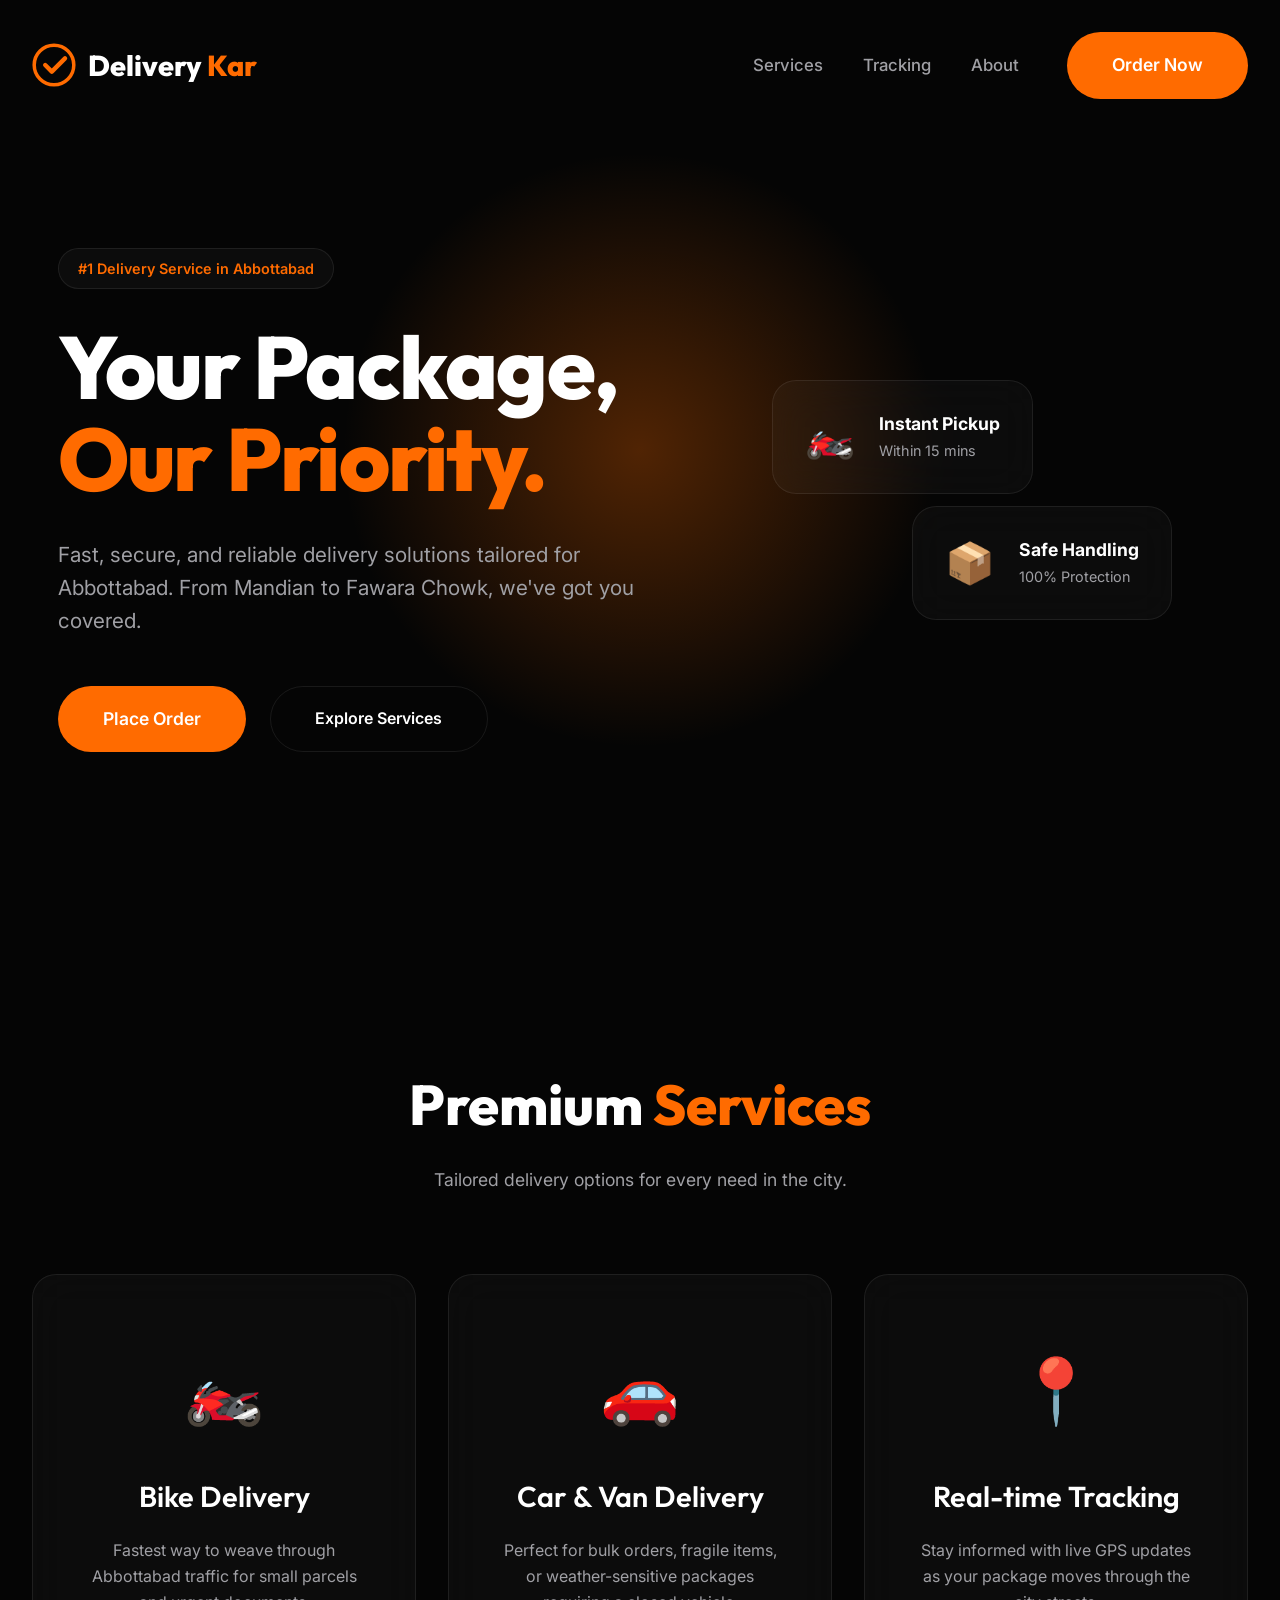
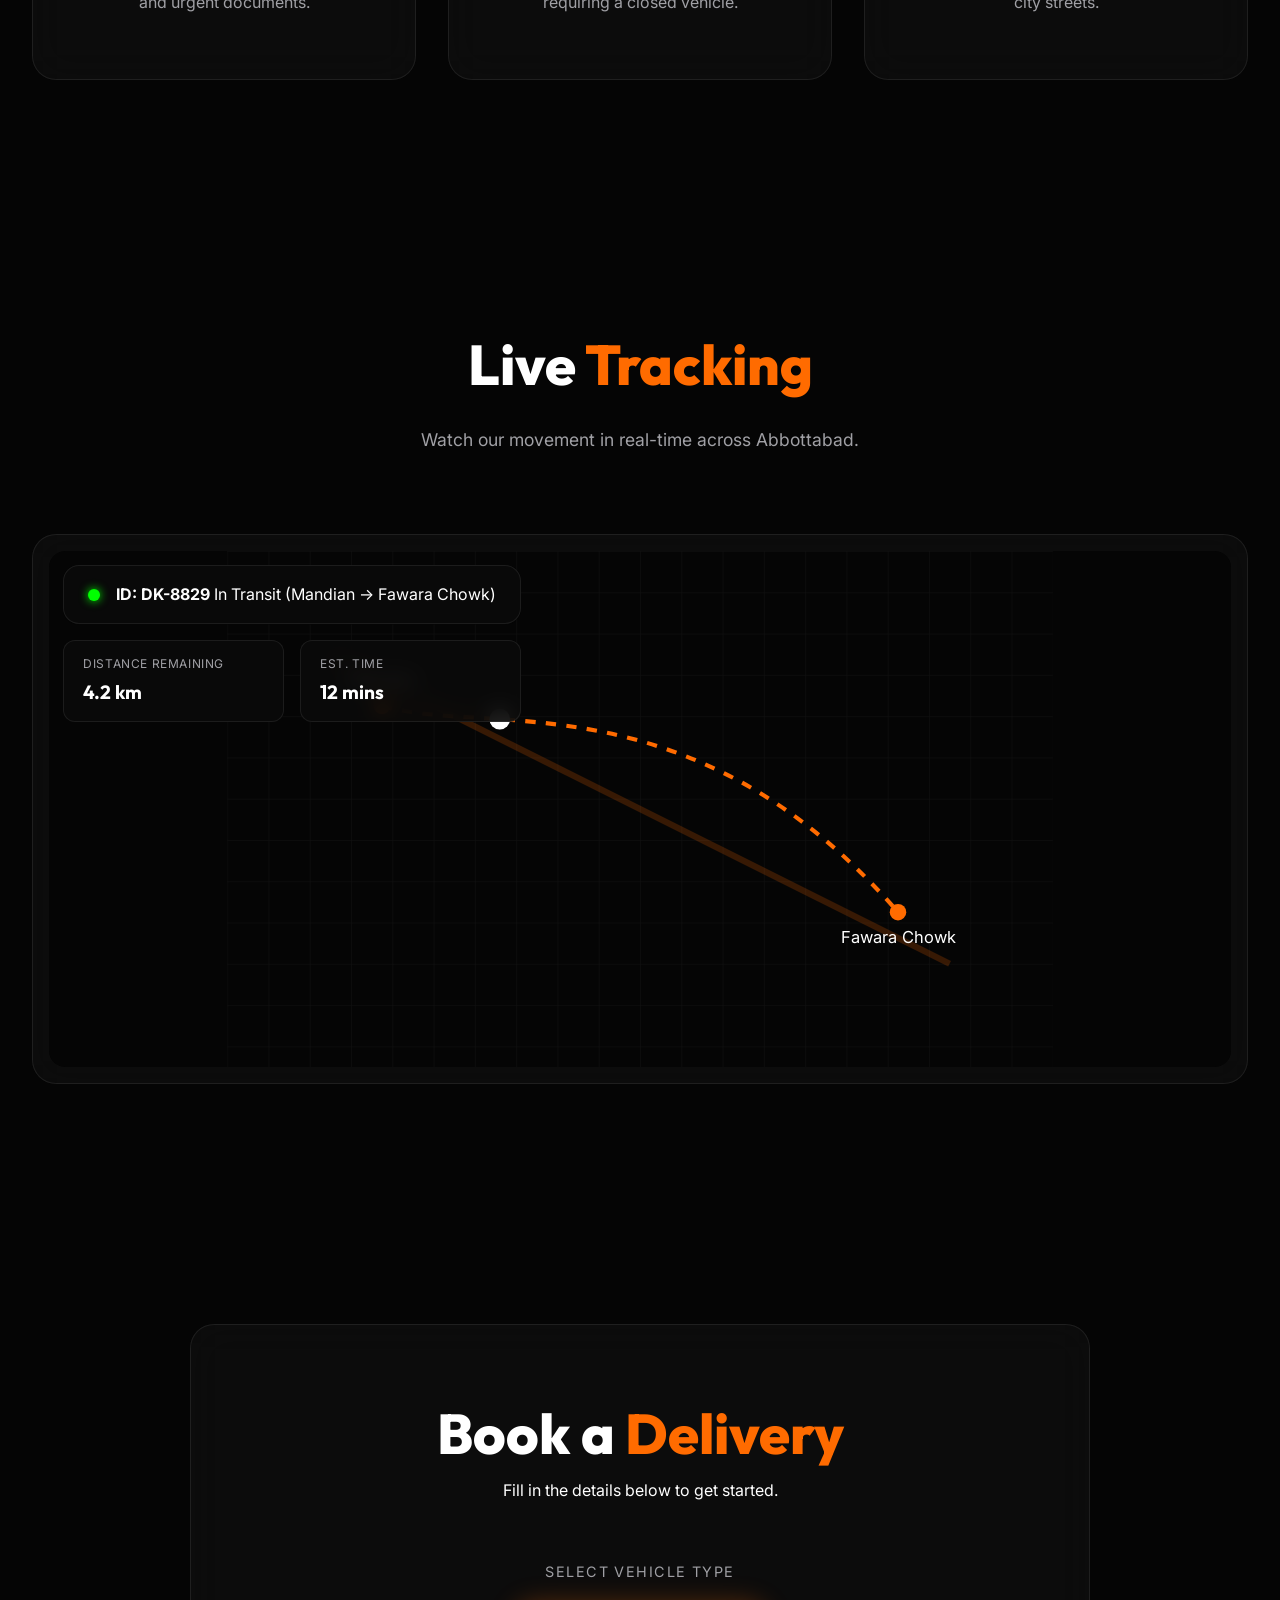
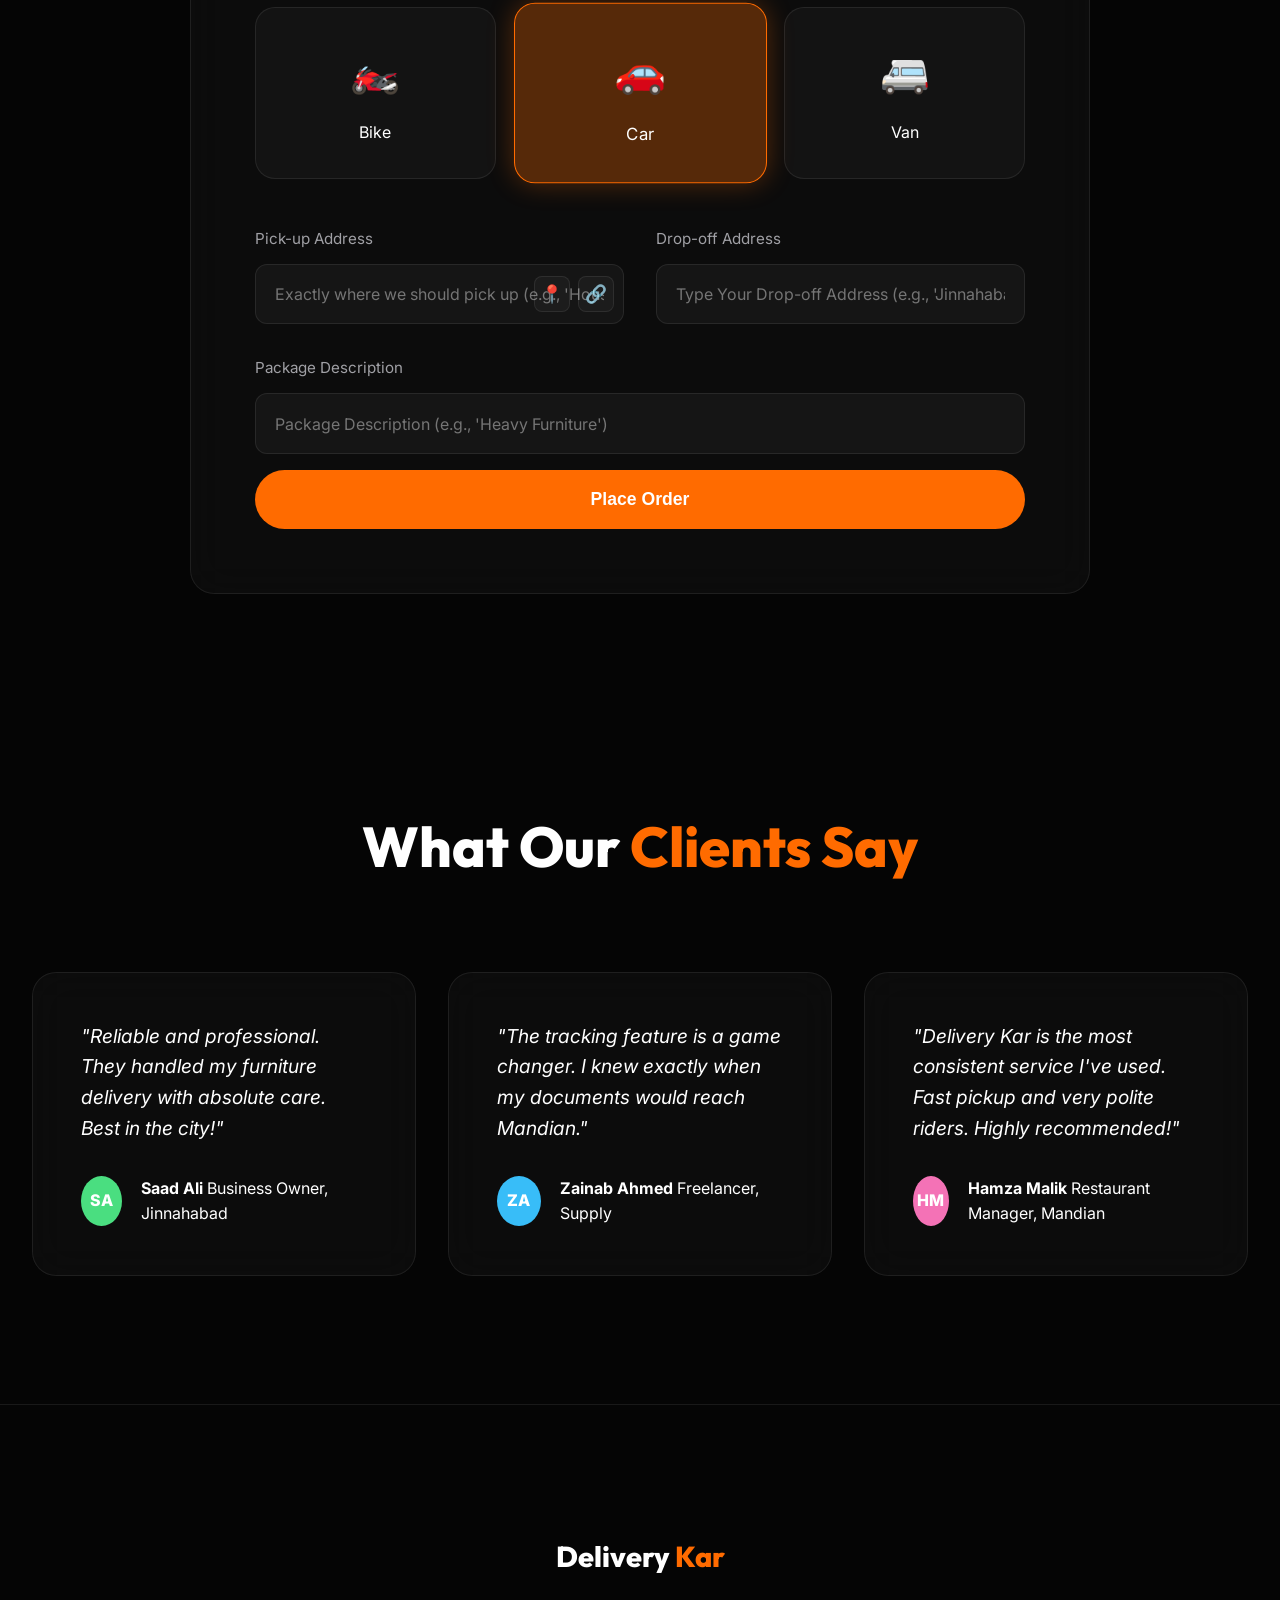
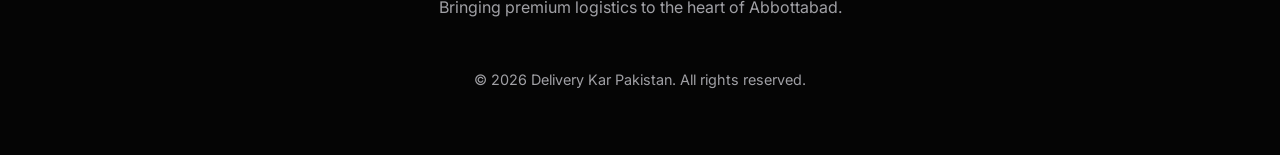
==== index.html @ 909eb08f "rewive" ====
<!DOCTYPE html>
<html lang="en">

<head>
    <meta charset="UTF-8">
    <meta name="viewport" content="width=device-width, initial-scale=1.0">
    <title>Delivery Kar | Premium Logistics in Abbottabad</title>
    <meta name="description"
        content="Abbottabad's premium delivery service. Bike, Car, and Van delivery with real-time tracking across the city.">
    <!-- Google Fonts -->
    <link rel="preconnect" href="https://fonts.googleapis.com">
    <link rel="preconnect" href="https://fonts.gstatic.com" crossorigin>
    <link
        href="https://fonts.googleapis.com/css2?family=Outfit:wght@300;400;600;800&family=Inter:wght@300;400;600&display=swap"
        rel="stylesheet">
    <link rel="stylesheet" href="index.css">
</head>

<body>

    <header id="header">
        <div class="container nav-container">
            <a href="#" class="logo">
                <div class="logo-box">
                    <svg class="logo-svg" viewBox="0 0 100 100" fill="none" xmlns="http://www.w3.org/2000/svg">
                        <circle cx="50" cy="50" r="45" stroke="#FF6B00" stroke-width="8" />
                        <path d="M30 50L45 65L75 35" stroke="#FF6B00" stroke-width="10" stroke-linecap="round"
                            stroke-linejoin="round" />
                    </svg>
                </div>
                <span>Delivery <span class="accent-text">Kar</span></span>
            </a>

            <nav class="desktop-nav">
                <ul class="nav-links">
                    <li><a href="#services">Services</a></li>
                    <li><a href="#tracking">Tracking</a></li>
                    <li><a href="#about">About</a></li>
                </ul>
                <a href="#booking" class="btn-primary">Order Now</a>
            </nav>

            <button class="mobile-menu-btn" aria-label="Toggle Menu">
                <div class="hamburger"></div>
            </button>
        </div>

        <!-- Mobile Dropdown -->
        <div class="mobile-nav-tray">
            <ul class="mobile-nav-links">
                <li><a href="#services">Services</a></li>
                <li><a href="#tracking">Tracking</a></li>
                <li><a href="#about">About</a></li>
                <li><a href="#booking" class="btn-primary">Order Now</a></li>
            </ul>
        </div>
    </header>

    <main>
        <!-- Hero Section -->
        <section class="hero">
            <div class="container hero-grid">
                <div class="hero-content">
                    <span class="badge">#1 Delivery Service in Abbottabad</span>
                    <h1>Your Package, <br><span class="accent-text">Our Priority.</span></h1>
                    <p>Fast, secure, and reliable delivery solutions tailored for Abbottabad. From Mandian to Fawara
                        Chowk, we've got you covered.</p>
                    <div class="hero-actions">
                        <a href="#booking" class="btn-primary">Place Order</a>
                        <a href="#services" class="btn-secondary">Explore Services</a>
                    </div>
                </div>
                <div class="hero-visual">
                    <div class="floating-card glass-card">
                        <div class="card-icon">🏍️</div>
                        <div class="card-text">
                            <strong>Instant Pickup</strong>
                            <span>Within 15 mins</span>
                        </div>
                    </div>
                    <div class="floating-card glass-card">
                        <div class="card-icon">📦</div>
                        <div class="card-text">
                            <strong>Safe Handling</strong>
                            <span>100% Protection</span>
                        </div>
                    </div>
                </div>
            </div>
        </section>

        <!-- Services Section -->
        <section id="services" class="services">
            <div class="container">
                <div class="section-header">
                    <h2 class="section-title">Premium <span class="accent-text">Services</span></h2>
                    <p>Tailored delivery options for every need in the city.</p>
                </div>
                <div class="services-grid">
                    <div class="service-box glass-card" id="bike-box">
                        <div class="service-icon-wrapper">🏍️</div>
                        <h3>Bike Delivery</h3>
                        <p>Fastest way to weave through Abbottabad traffic for small parcels and urgent documents.</p>
                    </div>
                    <div class="service-box glass-card" id="car-box">
                        <div class="service-icon-wrapper">🚗</div>
                        <h3>Car & Van Delivery</h3>
                        <p>Perfect for bulk orders, fragile items, or weather-sensitive packages requiring a closed
                            vehicle.</p>
                    </div>
                    <div class="service-box glass-card" id="track-box">
                        <div class="service-icon-wrapper">📍</div>
                        <h3>Real-time Tracking</h3>
                        <p>Stay informed with live GPS updates as your package moves through the city streets.</p>
                    </div>
                </div>
            </div>
        </section>

        <!-- Live Tracking Section -->
        <section id="tracking" class="live-tracking">
            <div class="container">
                <div class="section-header">
                    <h2 class="section-title">Live <span class="accent-text">Tracking</span></h2>
                    <p>Watch our movement in real-time across Abbottabad.</p>
                </div>
                <div class="map-container glass-card">
                    <div class="map-overlay">
                        <div class="map-header">
                            <div class="tracking-info">
                                <span class="status-indicator"></span>
                                <div>
                                    <strong>ID: <span id="track-id">DK-8829</span></strong>
                                    <span id="track-status">In Transit (Mandian → Fawara Chowk)</span>
                                </div>
                            </div>
                        </div>
                        <div class="tracking-dashboard">
                            <div class="metric-card">
                                <span class="metric-label">Distance Remaining</span>
                                <span class="metric-value"><span id="distance-val">4.2</span> km</span>
                            </div>
                            <div class="metric-card">
                                <span class="metric-label">Est. Time</span>
                                <span class="metric-value"><span id="time-val">12</span> mins</span>
                            </div>
                        </div>
                    </div>
                    <div class="map-canvas" id="abbottabad-map">
                        <!-- Stylized SVG Map of Abbottabad -->
                        <svg viewBox="0 0 800 500" class="city-map">
                            <!-- Background Grid -->
                            <pattern id="grid" width="40" height="40" patternUnits="userSpaceOnUse">
                                <path d="M 40 0 L 0 0 0 40" fill="none" stroke="rgba(255,255,255,0.05)"
                                    stroke-width="1" />
                            </pattern>
                            <rect width="100%" height="100%" fill="url(#grid)" />

                            <!-- Road Paths (Stylized) -->
                            <path class="road-path" d="M 100 100 L 700 400" stroke="rgba(255,107,0,0.2)"
                                stroke-width="6" fill="none" />
                            <path id="delivery-route" d="M 150 150 C 250 180, 450 120, 650 350" stroke="#FF6B00"
                                stroke-width="4" fill="none" stroke-dasharray="10,10" />

                            <!-- Landmarks -->
                            <g class="landmark" transform="translate(150, 150)">
                                <circle r="8" fill="#FF6B00" />
                                <text y="-20" text-anchor="middle" fill="white">Mandian</text>
                            </g>
                            <g class="landmark" transform="translate(650, 350)">
                                <circle r="8" fill="#FF6B00" />
                                <text y="30" text-anchor="middle" fill="white">Fawara Chowk</text>
                            </g>

                            <!-- Moving Delivery Icon -->
                            <circle class="moving-pkg" r="10" fill="white">
                                <animateMotion dur="10s" repeatCount="indefinite"
                                    path="M 150 150 C 250 180, 450 120, 650 350" />
                            </circle>
                        </svg>
                    </div>
                </div>
            </div>
        </section>

        <!-- Booking Form Section -->
        <section id="booking" class="booking-section">
            <div class="container">
                <div class="booking-wrapper glass-card">
                    <div class="booking-header">
                        <h2 class="section-title">Book a <span class="accent-text">Delivery</span></h2>
                        <p>Fill in the details below to get started.</p>
                    </div>

                    <form id="order-form" class="order-form">
                        <div class="vehicle-selection">
                            <label>Select Vehicle Type</label>
                            <div class="vehicle-options">
                                <div class="vehicle-card" data-vehicle="bike">
                                    <div class="v-icon">🏍️</div>
                                    <span>Bike</span>
                                </div>
                                <div class="vehicle-card active" data-vehicle="car">
                                    <div class="v-icon">🚗</div>
                                    <span>Car</span>
                                </div>
                                <div class="vehicle-card" data-vehicle="van">
                                    <div class="v-icon">🚐</div>
                                    <span>Van</span>
                                </div>
                            </div>
                        </div>

                        <div class="form-grid">
                            <div class="form-group">
                                <label for="pickup">Pick-up Address</label>
                                <div class="input-with-action">
                                    <input type="text" id="pickup"
                                        placeholder="Exactly where we should pick up (e.g., 'House #12, St 3, Supply')"
                                        required>
                                    <div class="input-actions">
                                        <button type="button" id="get-location" class="input-action-btn"
                                            title="Use Current Location">📍</button>
                                        <button type="button" id="share-address" class="input-action-btn"
                                            title="Share Address">🔗</button>
                                    </div>
                                </div>
                            </div>
                            <div class="form-group">
                                <label for="dropoff">Drop-off Address</label>
                                <input type="text" id="dropoff"
                                    placeholder="Type Your Drop-off Address (e.g., 'Jinnahabad')" required>
                            </div>
                            <div class="form-group full-width">
                                <label for="description">Package Description</label>
                                <input type="text" id="description"
                                    placeholder="Package Description (e.g., 'Heavy Furniture')" required>
                            </div>
                        </div>

                        <button type="submit" class="btn-primary btn-large">Place Order</button>
                    </form>
                </div>
            </div>
        </section>

        <!-- Testimonials -->
        <section class="testimonials">
            <div class="container">
                <div class="section-header">
                    <h2 class="section-title">What Our <span class="accent-text">Clients Say</span></h2>
                </div>
                <div class="testimonials-grid">
                    <div class="testimonial-card glass-card">
                        <p>"Reliable and professional. They handled my furniture delivery with absolute care. Best in
                            the city!"</p>
                        <div class="user-meta">
                            <div class="user-avatar" style="background: #4ade80;">SA</div>
                            <div>
                                <strong>Saad Ali</strong>
                                <span>Business Owner, Jinnahabad</span>
                            </div>
                        </div>
                    </div>
                    <div class="testimonial-card glass-card">
                        <p>"The tracking feature is a game changer. I knew exactly when my documents would reach
                            Mandian."</p>
                        <div class="user-meta">
                            <div class="user-avatar" style="background: #38bdf8;">ZA</div>
                            <div>
                                <strong>Zainab Ahmed</strong>
                                <span>Freelancer, Supply</span>
                            </div>
                        </div>
                    </div>
                    <div class="testimonial-card glass-card">
                        <p>"Delivery Kar is the most consistent service I've used. Fast pickup and very polite riders.
                            Highly recommended!"</p>
                        <div class="user-meta">
                            <div class="user-avatar" style="background: #f472b6;">HM</div>
                            <div>
                                <strong>Hamza Malik</strong>
                                <span>Restaurant Manager, Mandian</span>
                            </div>
                        </div>
                    </div>
                </div>
            </div>
        </section>
    </main>

    <footer>
        <div class="container footer-grid">
            <div class="footer-brand">
                <a href="#" class="logo">
                    <span>Delivery <span class="accent-text">Kar</span></span>
                </a>
                <p>Bringing premium logistics to the heart of Abbottabad.</p>
            </div>
            <div class="footer-bottom">
                <p>&copy; 2026 Delivery Kar Pakistan. All rights reserved.</p>
            </div>
        </div>
    </footer>

    <script src="script.js"></script>
</body>

</html>
---- index.css ----
:root {
    --primary: #FF6B00;
    --primary-light: #FF8533;
    --primary-glow: rgba(255, 107, 0, 0.3);
    --bg-darker: #050505;
    --bg-dark: #0A0A0B;
    --bg-card: #141417;
    --text-main: #FFFFFF;
    --text-muted: #A0A0A5;
    --glass: rgba(255, 255, 255, 0.03);
    --glass-border: rgba(255, 255, 255, 0.08);
    --transition: all 0.4s cubic-bezier(0.16, 1, 0.3, 1);
}

/* Base Styles */
* {
    margin: 0;
    padding: 0;
    box-sizing: border-box;
}

html {
    scroll-behavior: smooth;
}

body {
    font-family: 'Inter', sans-serif;
    background-color: var(--bg-darker);
    color: var(--text-main);
    line-height: 1.6;
    overflow-x: hidden;
}

h1,
h2,
h3,
.logo {
    font-family: 'Outfit', sans-serif;
}

.container {
    max-width: 1300px;
    margin: 0 auto;
    padding: 0 2rem;
}

.accent-text {
    color: var(--primary);
}

.glass-card {
    background: var(--glass);
    backdrop-filter: blur(20px);
    -webkit-backdrop-filter: blur(20px);
    border: 1px solid var(--glass-border);
    border-radius: 24px;
    transition: var(--transition);
}

/* Typography */
h1 {
    font-size: clamp(3rem, 8vw, 5.5rem);
    font-weight: 800;
    line-height: 1.05;
    letter-spacing: -0.02em;
}

h2 {
    font-size: clamp(2rem, 5vw, 3.5rem);
    font-weight: 800;
}

h3 {
    font-size: 1.8rem;
    font-weight: 600;
}

/* Buttons */
.btn-primary {
    display: inline-block;
    padding: 1.2rem 2.8rem;
    background: var(--primary);
    color: white;
    text-decoration: none;
    border-radius: 100px;
    font-weight: 600;
    font-size: 1.1rem;
    transition: var(--transition);
    border: none;
    cursor: pointer;
    text-align: center;
}

.btn-primary:hover {
    background: var(--primary-light);
    transform: translateY(-4px);
    box-shadow: 0 20px 40px var(--primary-glow);
}

.btn-secondary {
    display: inline-block;
    padding: 1.2rem 2.8rem;
    background: transparent;
    color: white;
    text-decoration: none;
    border-radius: 100px;
    font-weight: 600;
    border: 1px solid var(--glass-border);
    transition: var(--transition);
}

.btn-secondary:hover {
    background: var(--glass);
    border-color: var(--primary);
}

.btn-large {
    width: 100%;
    margin-top: 1rem;
}

/* Header */
header {
    position: fixed;
    top: 0;
    left: 0;
    width: 100%;
    z-index: 1000;
    padding: 2rem 0;
    transition: var(--transition);
}

header.scrolled {
    padding: 1rem 0;
    background: rgba(5, 5, 5, 0.85);
    backdrop-filter: blur(20px);
    border-bottom: 1px solid var(--glass-border);
}

.nav-container {
    display: flex;
    justify-content: space-between;
    align-items: center;
}

.logo {
    display: flex;
    align-items: center;
    gap: 12px;
    text-decoration: none;
    color: white;
    font-size: 1.8rem;
    font-weight: 800;
}

.logo-box {
    width: 44px;
    height: 44px;
}

.desktop-nav {
    display: flex;
    align-items: center;
    gap: 3rem;
}

.nav-links {
    display: flex;
    gap: 2.5rem;
    list-style: none;
}

.nav-links a {
    text-decoration: none;
    color: var(--text-muted);
    font-weight: 500;
    transition: var(--transition);
    font-size: 1.05rem;
}

.nav-links a:hover {
    color: var(--primary);
}

/* Mobile Menu */
.mobile-menu-btn {
    display: none;
    background: none;
    border: none;
    cursor: pointer;
    padding: 10px;
}

.hamburger {
    width: 28px;
    height: 2px;
    background: white;
    position: relative;
    transition: var(--transition);
}

.hamburger::before,
.hamburger::after {
    content: '';
    position: absolute;
    width: 100%;
    height: 2px;
    background: white;
    left: 0;
    transition: var(--transition);
}

.hamburger::before {
    top: -8px;
}

.hamburger::after {
    bottom: -8px;
}

.mobile-nav-tray {
    position: fixed;
    top: 0;
    right: -100%;
    width: 80%;
    height: 100vh;
    background: var(--bg-dark);
    z-index: 999;
    padding: 8rem 2rem;
    transition: 0.5s cubic-bezier(0.16, 1, 0.3, 1);
}

.mobile-nav-tray.active {
    right: 0;
    box-shadow: -20px 0 60px rgba(0, 0, 0, 0.5);
}

.mobile-nav-links {
    list-style: none;
    display: flex;
    flex-direction: column;
    gap: 2rem;
}

.mobile-nav-links a {
    text-decoration: none;
    color: white;
    font-size: 2rem;
    font-weight: 700;
    transition: var(--transition);
}

.mobile-nav-links a:hover {
    color: var(--primary);
    text-shadow: 0 0 20px var(--primary-glow);
    padding-left: 10px;
}

/* Hero Section */
.hero {
    min-height: 100vh;
    display: flex;
    align-items: center;
    padding-top: 100px;
    position: relative;
}

.hero::after {
    content: '';
    position: absolute;
    width: 600px;
    height: 600px;
    background: radial-gradient(circle, var(--primary-glow) 0%, transparent 70%);
    top: 50%;
    left: 50%;
    transform: translate(-50%, -50%);
    z-index: -1;
    pointer-events: none;
}

.hero-grid {
    display: grid;
    grid-template-columns: 1.2fr 1fr;
    gap: 4rem;
    align-items: center;
}

.badge {
    display: inline-block;
    padding: 0.5rem 1.2rem;
    background: var(--glass);
    border: 1px solid var(--glass-border);
    border-radius: 100px;
    font-size: 0.9rem;
    font-weight: 600;
    color: var(--primary);
    margin-bottom: 2rem;
}

.hero-content p {
    font-size: 1.3rem;
    color: var(--text-muted);
    margin: 2rem 0 3rem;
    max-width: 600px;
}

.hero-actions {
    display: flex;
    gap: 1.5rem;
}

.hero-visual {
    position: relative;
    height: 400px;
}

.floating-card {
    position: absolute;
    padding: 1.5rem 2rem;
    display: flex;
    align-items: center;
    gap: 1.5rem;
    animation: float 6s ease-in-out infinite;
}

.floating-card:nth-child(1) {
    top: 20%;
    left: 10%;
}

.floating-card:nth-child(2) {
    bottom: 20%;
    right: 10%;
    animation-delay: -3s;
}

.card-icon {
    font-size: 2.5rem;
}

.card-text strong {
    display: block;
    font-size: 1.1rem;
}

.card-text span {
    color: var(--text-muted);
    font-size: 0.9rem;
}

@keyframes float {

    0%,
    100% {
        transform: translateY(0);
    }

    50% {
        transform: translateY(-20px);
    }
}

/* Services */
.services {
    padding: 10rem 0;
}

.section-header {
    text-align: center;
    margin-bottom: 5rem;
}

.section-header p {
    color: var(--text-muted);
    margin-top: 1rem;
    font-size: 1.1rem;
}

.services-grid {
    display: grid;
    grid-template-columns: repeat(3, 1fr);
    gap: 2rem;
}

.service-box {
    padding: 4rem 3rem;
    text-align: center;
    transition: var(--transition);
    cursor: default;
}

.service-box:hover {
    transform: translateY(-12px);
    background: rgba(255, 255, 255, 0.05);
    border-color: var(--primary);
}

.service-icon-wrapper {
    font-size: 4rem;
    margin-bottom: 2rem;
}

.service-box h3 {
    margin-bottom: 1.2rem;
}

.service-box p {
    color: var(--text-muted);
}

/* Live Tracking */
.live-tracking {
    padding: 5rem 0 10rem;
}

.map-container {
    padding: 1rem;
    height: 550px;
    position: relative;
    overflow: hidden;
}

.map-overlay {
    position: absolute;
    top: 30px;
    left: 30px;
    z-index: 2;
}

.tracking-info {
    background: rgba(10, 10, 11, 0.9);
    backdrop-filter: blur(10px);
    padding: 1rem 1.5rem;
    border-radius: 16px;
    border: 1px solid var(--glass-border);
    display: flex;
    align-items: center;
    gap: 1rem;
}

.status-indicator {
    width: 12px;
    height: 12px;
    background: #00FF00;
    border-radius: 50%;
    box-shadow: 0 0 10px #00FF00;
    animation: blink 2s infinite;
}

@keyframes blink {

    0%,
    100% {
        opacity: 1;
    }

    50% {
        opacity: 0.3;
    }
}

.tracking-dashboard {
    display: flex;
    gap: 1rem;
    margin-top: 1rem;
}

.metric-card {
    background: rgba(10, 10, 11, 0.9);
    backdrop-filter: blur(10px);
    padding: 0.8rem 1.2rem;
    border-radius: 12px;
    border: 1px solid var(--glass-border);
    flex: 1;
    min-width: 140px;
    animation: slideUp 0.5s ease backwards;
}

.metric-card:nth-child(2) {
    animation-delay: 0.1s;
}

.metric-label {
    display: block;
    font-size: 0.75rem;
    color: var(--text-muted);
    text-transform: uppercase;
    letter-spacing: 0.05em;
    margin-bottom: 4px;
}

.metric-value {
    font-size: 1.2rem;
    font-weight: 700;
    font-family: 'Outfit', sans-serif;
}

@keyframes slideUp {
    from {
        opacity: 0;
        transform: translateY(10px);
    }

    to {
        opacity: 1;
        transform: translateY(0);
    }
}

.map-canvas {
    width: 100%;
    height: 100%;
    background: #050505;
    border-radius: 16px;
}

.city-map {
    width: 100%;
    height: 100%;
}

/* Booking Section */
.booking-section {
    padding: 5rem 0;
}

.booking-wrapper {
    padding: 4rem;
    max-width: 900px;
    margin: 0 auto;
}

.booking-header {
    text-align: center;
    margin-bottom: 3.5rem;
}

.vehicle-selection {
    margin-bottom: 3rem;
}

.vehicle-selection label {
    display: block;
    text-align: center;
    color: var(--text-muted);
    margin-bottom: 1.5rem;
    font-size: 0.9rem;
    text-transform: uppercase;
    letter-spacing: 0.1em;
}

.vehicle-options {
    display: grid;
    grid-template-columns: repeat(3, 1fr);
    gap: 1.5rem;
}

.vehicle-card {
    background: var(--glass);
    border: 1px solid var(--glass-border);
    border-radius: 20px;
    padding: 2rem;
    text-align: center;
    cursor: pointer;
    transition: var(--transition);
}

.vehicle-card .v-icon {
    font-size: 2.5rem;
    margin-bottom: 1rem;
}

.vehicle-card.active {
    background: var(--primary-glow);
    border-color: var(--primary);
    transform: scale(1.05);
    box-shadow: 0 0 25px var(--primary-glow);
}

.vehicle-card:hover {
    border-color: var(--primary);
    box-shadow: 0 0 20px var(--primary-glow);
    transform: translateY(-5px);
}

/* Input Actions Styles */
.input-with-action {
    position: relative;
    display: flex;
    align-items: center;
}

.input-with-action input {
    padding-right: 100px;
}

.input-actions {
    position: absolute;
    right: 10px;
    display: flex;
    gap: 8px;
}

.input-action-btn {
    background: var(--glass);
    border: 1px solid var(--glass-border);
    color: white;
    width: 36px;
    height: 36px;
    border-radius: 8px;
    display: flex;
    align-items: center;
    justify-content: center;
    cursor: pointer;
    transition: var(--transition);
    font-size: 1.1rem;
}

.input-action-btn:hover {
    background: var(--primary);
    border-color: var(--primary);
    box-shadow: 0 0 15px var(--primary-glow);
    transform: scale(1.1);
}


.form-grid {
    display: grid;
    grid-template-columns: 1fr 1fr;
    gap: 2rem;
}

.form-group.full-width {
    grid-column: span 2;
}

.form-group label {
    display: block;
    margin-bottom: 0.8rem;
    color: var(--text-muted);
    font-size: 0.95rem;
}

.form-group input {
    width: 100%;
    background: rgba(255, 255, 255, 0.04);
    border: 1px solid var(--glass-border);
    padding: 1.2rem;
    border-radius: 12px;
    color: white;
    font-family: inherit;
    font-size: 1rem;
    transition: var(--transition);
}

.form-group input:focus {
    outline: none;
    border-color: var(--primary);
    background: rgba(255, 255, 255, 0.08);
}

/* Testimonials */
.testimonials {
    padding: 8rem 0;
}

.testimonials-grid {
    display: grid;
    grid-template-columns: repeat(3, 1fr);
    gap: 2rem;
}

.testimonial-card {
    padding: 3rem;
    display: flex;
    flex-direction: column;
    justify-content: space-between;
    transition: var(--transition);
}

.testimonial-card:hover {
    transform: translateY(-10px);
    border-color: var(--primary);
    box-shadow: 0 15px 30px rgba(255, 107, 0, 0.1);
    background: rgba(255, 255, 255, 0.05);
}

.testimonial-card p {
    font-size: 1.2rem;
    margin-bottom: 2rem;
    font-style: italic;
}

.user-meta {
    display: flex;
    align-items: center;
    gap: 1.2rem;
}

.user-avatar {
    width: 50px;
    height: 50px;
    background: var(--primary);
    border-radius: 50%;
    display: flex;
    align-items: center;
    justify-content: center;
    font-weight: 800;
}

/* Footer */
footer {
    padding: 8rem 0 4rem;
    border-top: 1px solid var(--glass-border);
}

.footer-grid {
    display: flex;
    flex-direction: column;
    align-items: center;
    gap: 3rem;
}

.footer-brand {
    text-align: center;
    display: flex;
    flex-direction: column;
    align-items: center;
}

.footer-brand .logo {
    justify-content: center;
}


.footer-brand p {
    color: var(--text-muted);
    margin-top: 1rem;
}

.footer-bottom {
    color: var(--text-muted);
    font-size: 0.9rem;
}

/* RESPONSIVENESS */

@media (max-width: 1200px) {
    .container {
        padding: 0 4rem;
    }
}

@media (max-width: 1024px) {

    /* Tablet View */
    .hero-grid {
        grid-template-columns: 1fr;
        text-align: center;
    }

    .hero-content {
        margin: 0 auto;
    }

    .hero-actions {
        justify-content: center;
    }

    .hero-visual {
        display: none;
    }

    .services-grid {
        grid-template-columns: 1fr;
    }

    .testimonials-grid {
        grid-template-columns: repeat(2, 1fr);
    }

    .form-grid {
        grid-template-columns: 1fr;
    }

    .form-group.full-width {
        grid-column: span 1;
    }
}

@media (max-width: 768px) {

    /* Mobile View Adaptations */
    .container {
        padding: 0 1.5rem;
    }

    .desktop-nav {
        display: none;
    }

    .mobile-menu-btn {
        display: block;
    }

    header {
        padding: 1.5rem 0;
    }

    .hero h1 {
        font-size: 3.5rem;
    }

    .hero-actions {
        flex-direction: column;
    }

    .booking-wrapper {
        padding: 2.5rem 1.5rem;
    }

    .vehicle-options {
        grid-template-columns: 1fr;
    }

    .vehicle-card {
        padding: 1.5rem;
    }

    .map-container {
        height: 400px;
    }

    .map-overlay {
        top: 15px;
        left: 15px;
    }

    .tracking-info {
        font-size: 0.8rem;
        padding: 0.7rem 1rem;
    }
}
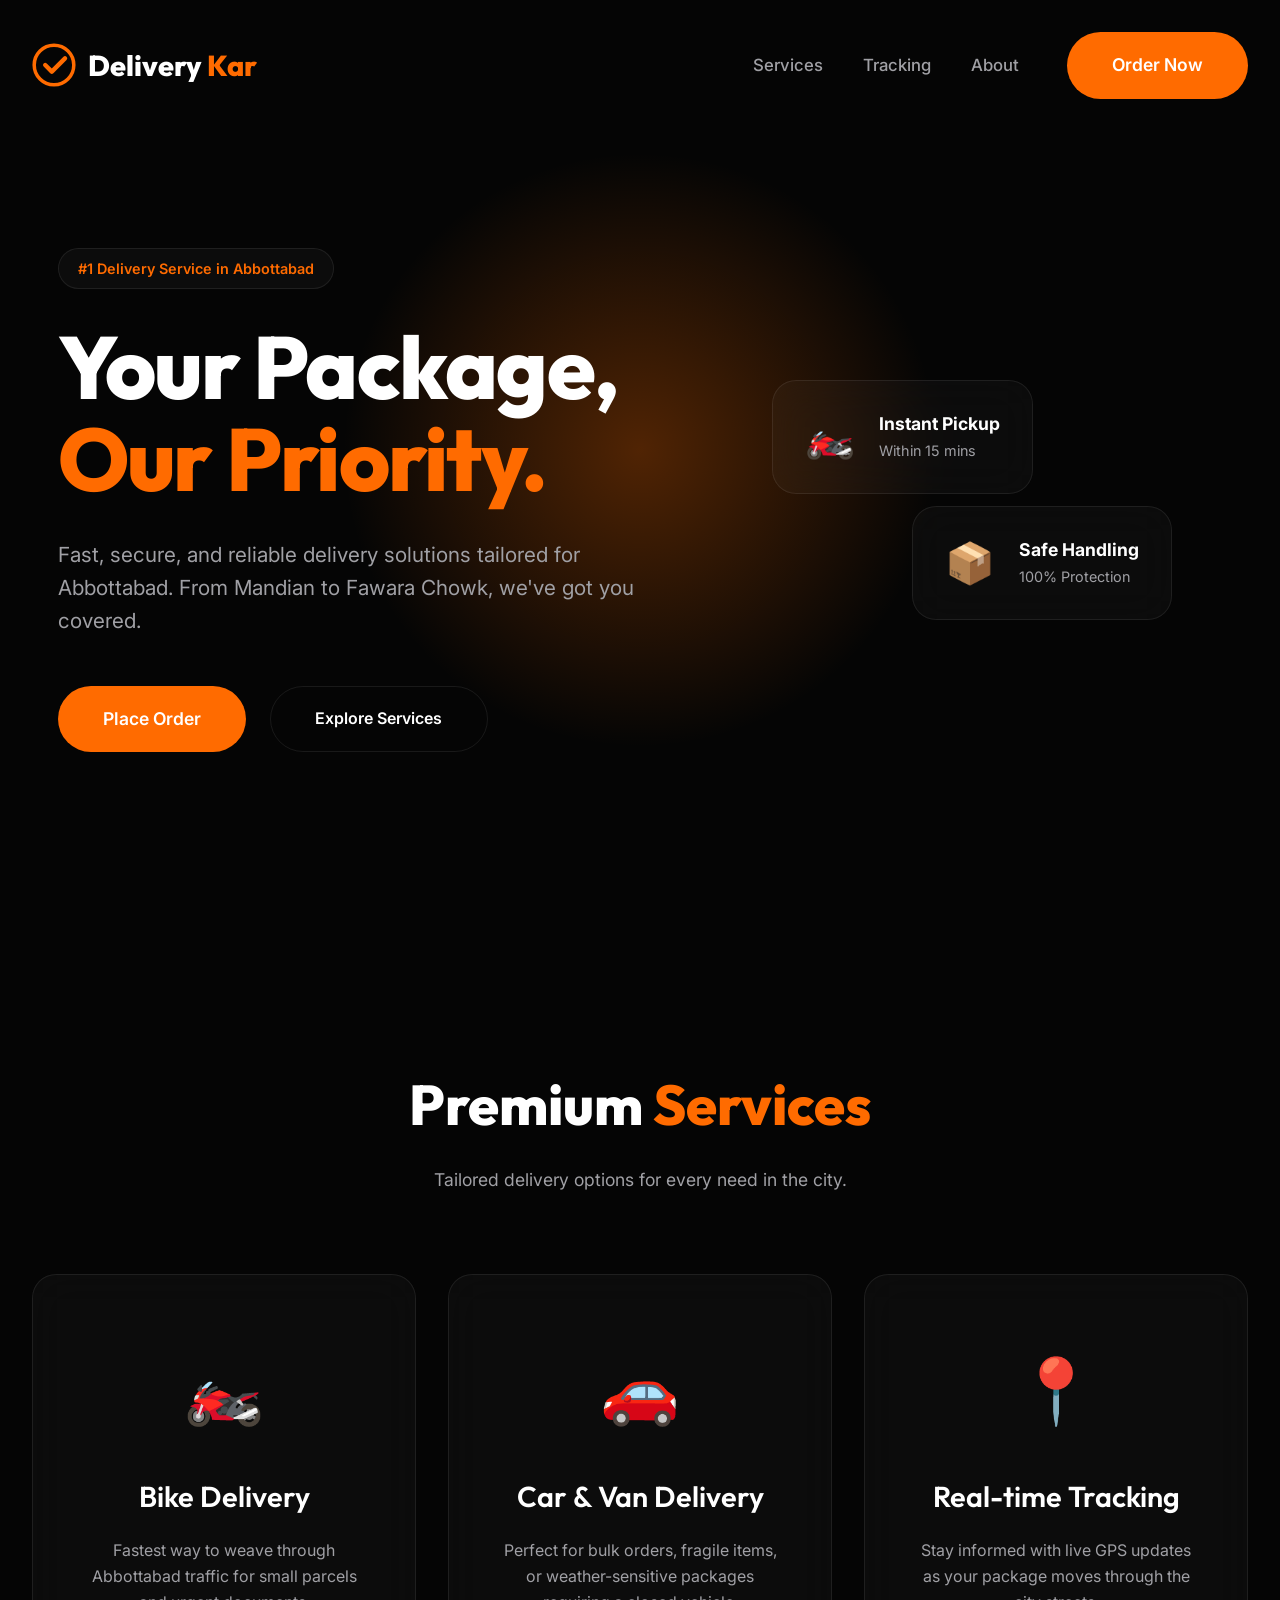
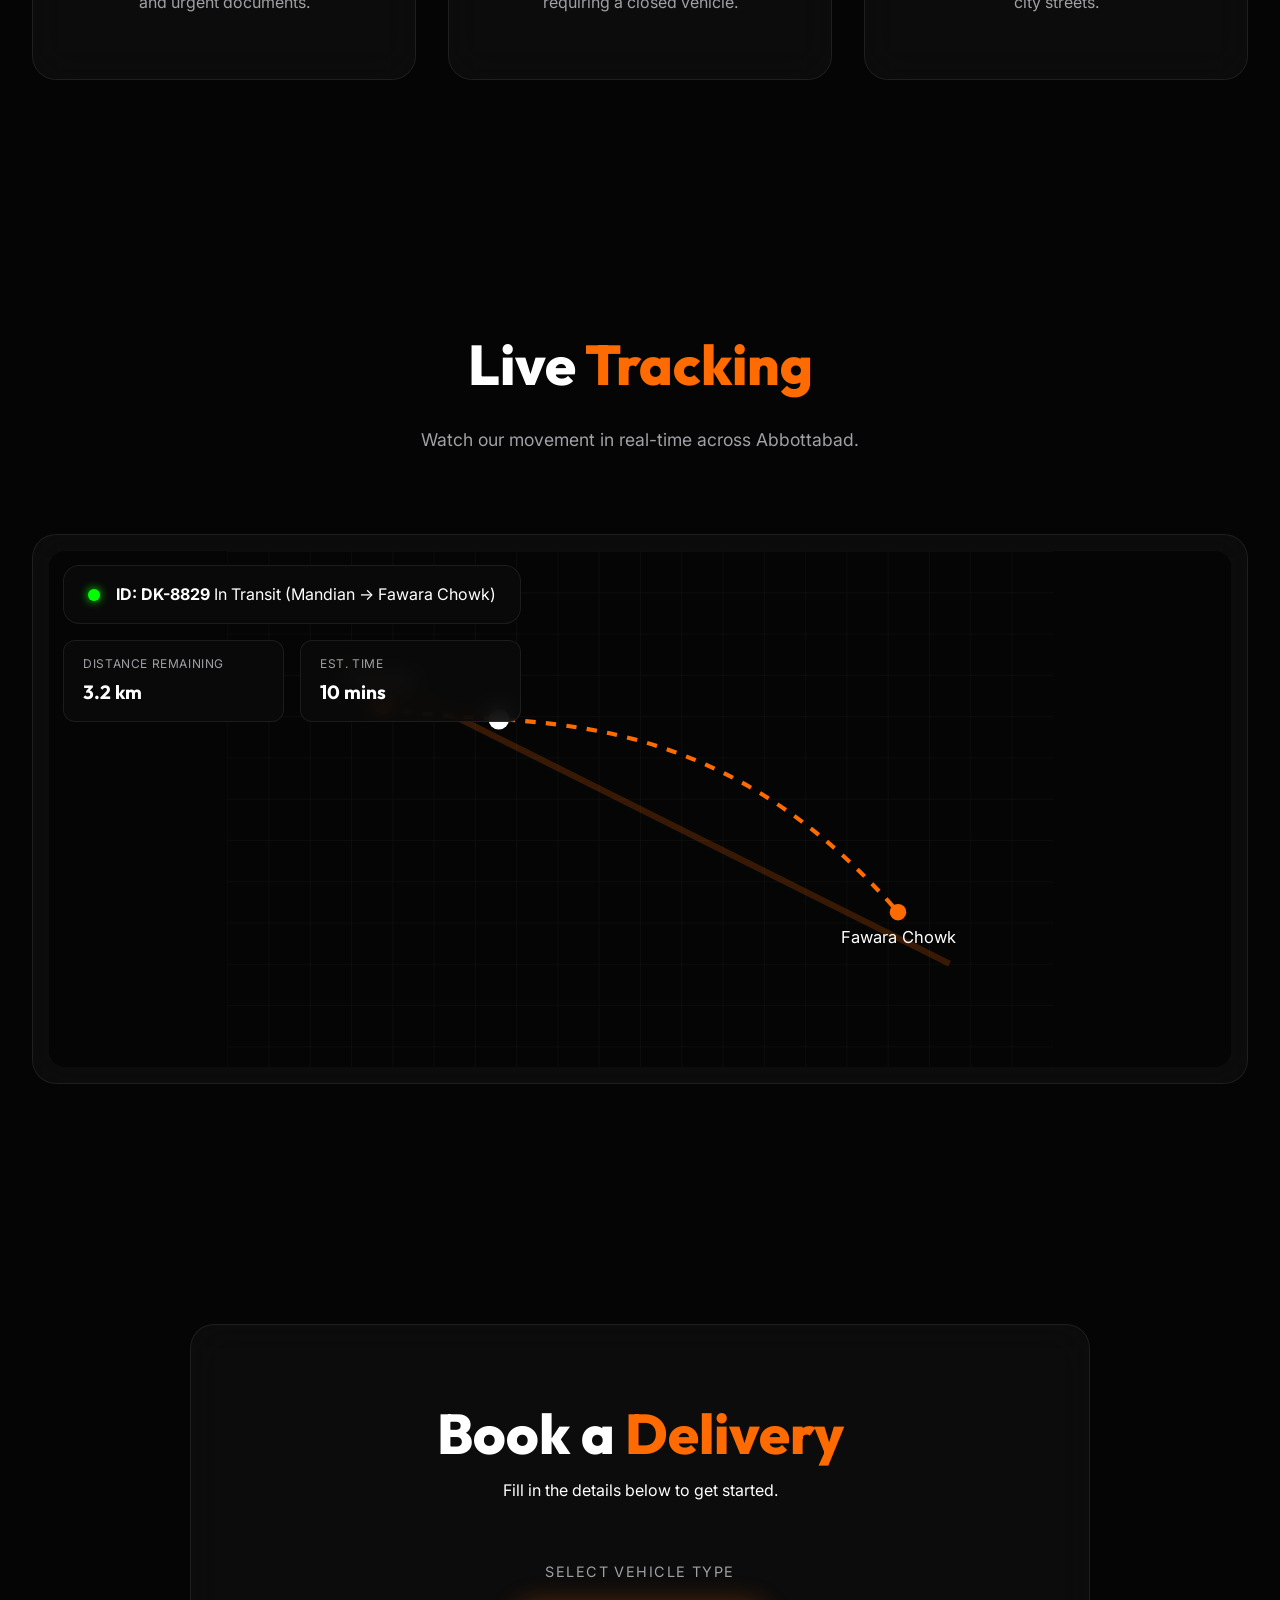
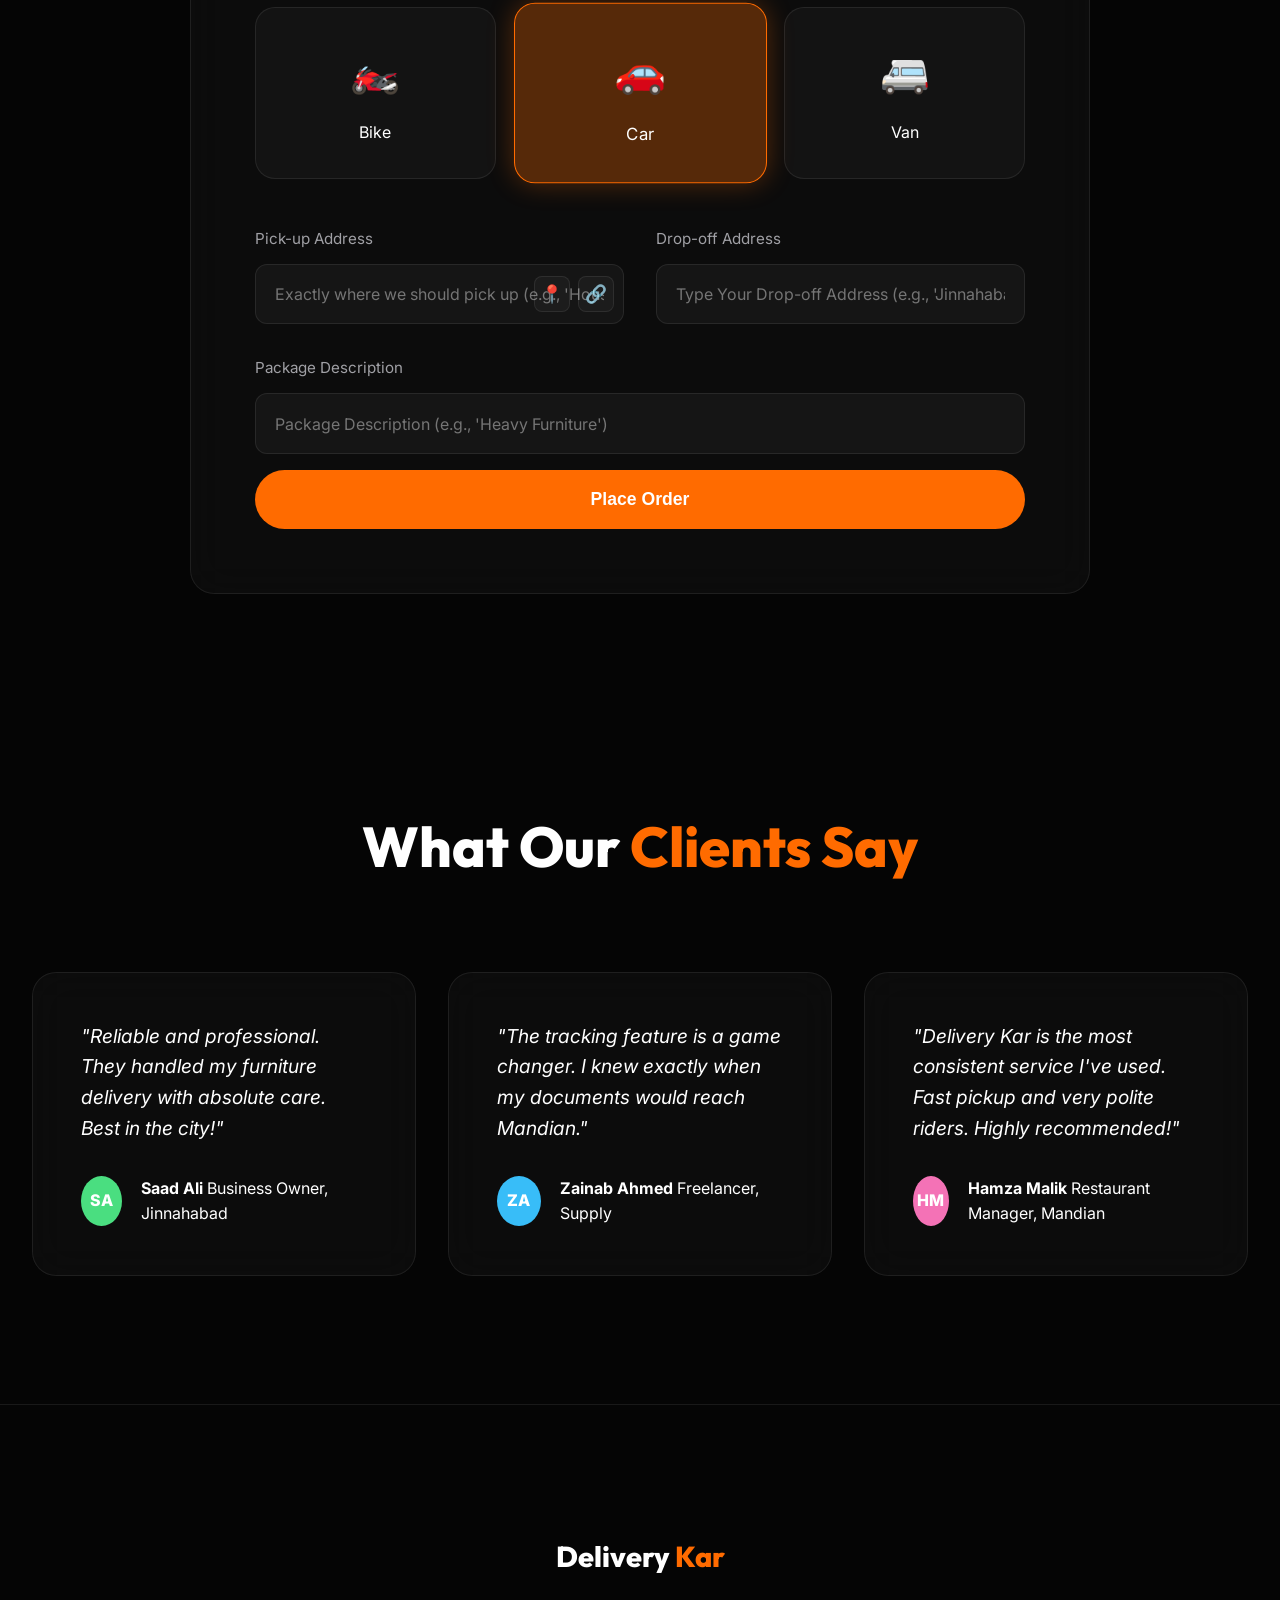
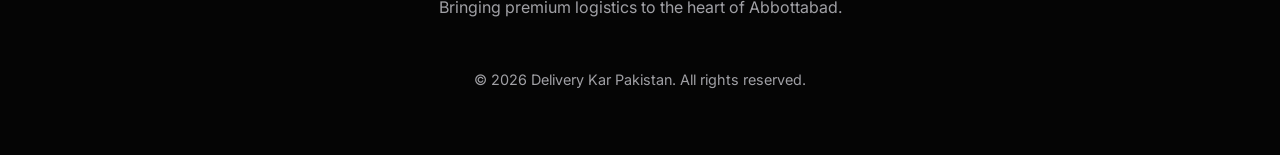
==== commit 27522518: "feat: Implement a service details modal with dynamic content and interactive service boxes, removing" ====
--- a/index.html
+++ b/index.html
@@ -97,18 +97,18 @@
                     <p>Tailored delivery options for every need in the city.</p>
                 </div>
                 <div class="services-grid">
-                    <div class="service-box glass-card" id="bike-box">
+                    <div class="service-box glass-card clickable-service" id="service-bike" data-service="bike">
                         <div class="service-icon-wrapper">🏍️</div>
                         <h3>Bike Delivery</h3>
                         <p>Fastest way to weave through Abbottabad traffic for small parcels and urgent documents.</p>
                     </div>
-                    <div class="service-box glass-card" id="car-box">
+                    <div class="service-box glass-card clickable-service" id="service-car" data-service="car">
                         <div class="service-icon-wrapper">🚗</div>
                         <h3>Car & Van Delivery</h3>
                         <p>Perfect for bulk orders, fragile items, or weather-sensitive packages requiring a closed
                             vehicle.</p>
                     </div>
-                    <div class="service-box glass-card" id="track-box">
+                    <div class="service-box glass-card clickable-service" id="service-tracking" data-service="tracking">
                         <div class="service-icon-wrapper">📍</div>
                         <h3>Real-time Tracking</h3>
                         <p>Stay informed with live GPS updates as your package moves through the city streets.</p>
@@ -303,6 +303,24 @@
         </div>
     </footer>
 
+    <!-- Service Modal -->
+    <div id="service-modal" class="modal">
+        <div class="modal-overlay"></div>
+        <div class="modal-content glass-card">
+            <button class="close-modal" aria-label="Close Modal">&times;</button>
+            <div class="modal-inner">
+                <div class="modal-icon-header" id="modal-icon">🏍️</div>
+                <h2 id="modal-title" class="section-title">Service Name</h2>
+                <div id="modal-body" class="modal-body">
+                    <!-- Dynamic Content -->
+                </div>
+                <div class="modal-footer">
+                    <a href="#booking" class="btn-primary" id="modal-book-btn">Book This Service</a>
+                </div>
+            </div>
+        </div>
+    </div>
+
     <script src="script.js"></script>
 </body>
 
--- a/index.css
+++ b/index.css
@@ -10,6 +10,7 @@
     --glass: rgba(255, 255, 255, 0.03);
     --glass-border: rgba(255, 255, 255, 0.08);
     --transition: all 0.4s cubic-bezier(0.16, 1, 0.3, 1);
+    --modal-glow: rgba(255, 107, 0, 0.6);
 }
 
 /* Base Styles */
@@ -389,10 +390,31 @@
     cursor: default;
 }
 
-.service-box:hover {
-    transform: translateY(-12px);
-    background: rgba(255, 255, 255, 0.05);
-    border-color: var(--primary);
+.service-box.clickable-service {
+    cursor: pointer;
+    position: relative;
+    overflow: hidden;
+}
+
+.service-box.clickable-service::after {
+    content: 'View Details';
+    position: absolute;
+    bottom: -40px;
+    left: 50%;
+    transform: translateX(-50%);
+    background: var(--primary);
+    color: white;
+    padding: 6px 16px;
+    border-radius: 100px;
+    font-size: 0.8rem;
+    font-weight: 600;
+    transition: var(--transition);
+    opacity: 0;
+}
+
+.service-box.clickable-service:hover::after {
+    bottom: 20px;
+    opacity: 1;
 }
 
 .service-icon-wrapper {
@@ -840,4 +862,141 @@
         font-size: 0.8rem;
         padding: 0.7rem 1rem;
     }
+
+    .testimonials-grid {
+        grid-template-columns: 1fr;
+    }
+}
+
+/* Modal Styles */
+.modal {
+    position: fixed;
+    top: 0;
+    left: 0;
+    width: 100%;
+    height: 100%;
+    z-index: 2000;
+    display: flex;
+    align-items: center;
+    justify-content: center;
+    opacity: 0;
+    pointer-events: none;
+    transition: var(--transition);
+}
+
+.modal.active {
+    opacity: 1;
+    pointer-events: auto;
+}
+
+.modal-overlay {
+    position: absolute;
+    top: 0;
+    left: 0;
+    width: 100%;
+    height: 100%;
+    background: rgba(0, 0, 0, 0.85);
+    backdrop-filter: blur(10px);
+}
+
+.modal-content {
+    position: relative;
+    width: 95%;
+    max-width: 600px;
+    padding: 3.5rem;
+    z-index: 2;
+    transform: scale(0.8) translateY(20px);
+    transition: all 0.5s cubic-bezier(0.34, 1.56, 0.64, 1);
+}
+
+.modal.active .modal-content {
+    transform: scale(1) translateY(0);
+    box-shadow: 0 0 80px var(--modal-glow);
+}
+
+.close-modal {
+    position: absolute;
+    top: 20px;
+    right: 20px;
+    background: var(--glass);
+    border: 1px solid var(--glass-border);
+    color: white;
+    width: 40px;
+    height: 40px;
+    border-radius: 50%;
+    font-size: 1.5rem;
+    cursor: pointer;
+    transition: var(--transition);
+    display: flex;
+    align-items: center;
+    justify-content: center;
+}
+
+.close-modal:hover {
+    background: var(--primary);
+    border-color: var(--primary);
+    transform: rotate(90deg);
+}
+
+.modal-inner {
+    text-align: center;
+}
+
+.modal-icon-header {
+    font-size: 5rem;
+    margin-bottom: 1.5rem;
+    animation: iconPulse 2s infinite ease-in-out;
+}
+
+@keyframes iconPulse {
+
+    0%,
+    100% {
+        transform: scale(1);
+        filter: drop-shadow(0 0 0px var(--primary));
+    }
+
+    50% {
+        transform: scale(1.1);
+        filter: drop-shadow(0 0 20px var(--primary));
+    }
+}
+
+.modal-body {
+    margin: 2rem 0;
+    color: var(--text-muted);
+    font-size: 1.1rem;
+    text-align: left;
+}
+
+.modal-benefits {
+    list-style: none;
+    margin-top: 1.5rem;
+}
+
+.modal-benefits li {
+    margin-bottom: 0.8rem;
+    display: flex;
+    align-items: center;
+    gap: 12px;
+}
+
+.modal-benefits li::before {
+    content: '✓';
+    color: var(--primary);
+    font-weight: 800;
+}
+
+.modal-footer {
+    margin-top: 2.5rem;
+}
+
+@media (max-width: 480px) {
+    .modal-content {
+        padding: 2.5rem 1.5rem;
+    }
+
+    .modal-icon-header {
+        font-size: 3.5rem;
+    }
 }
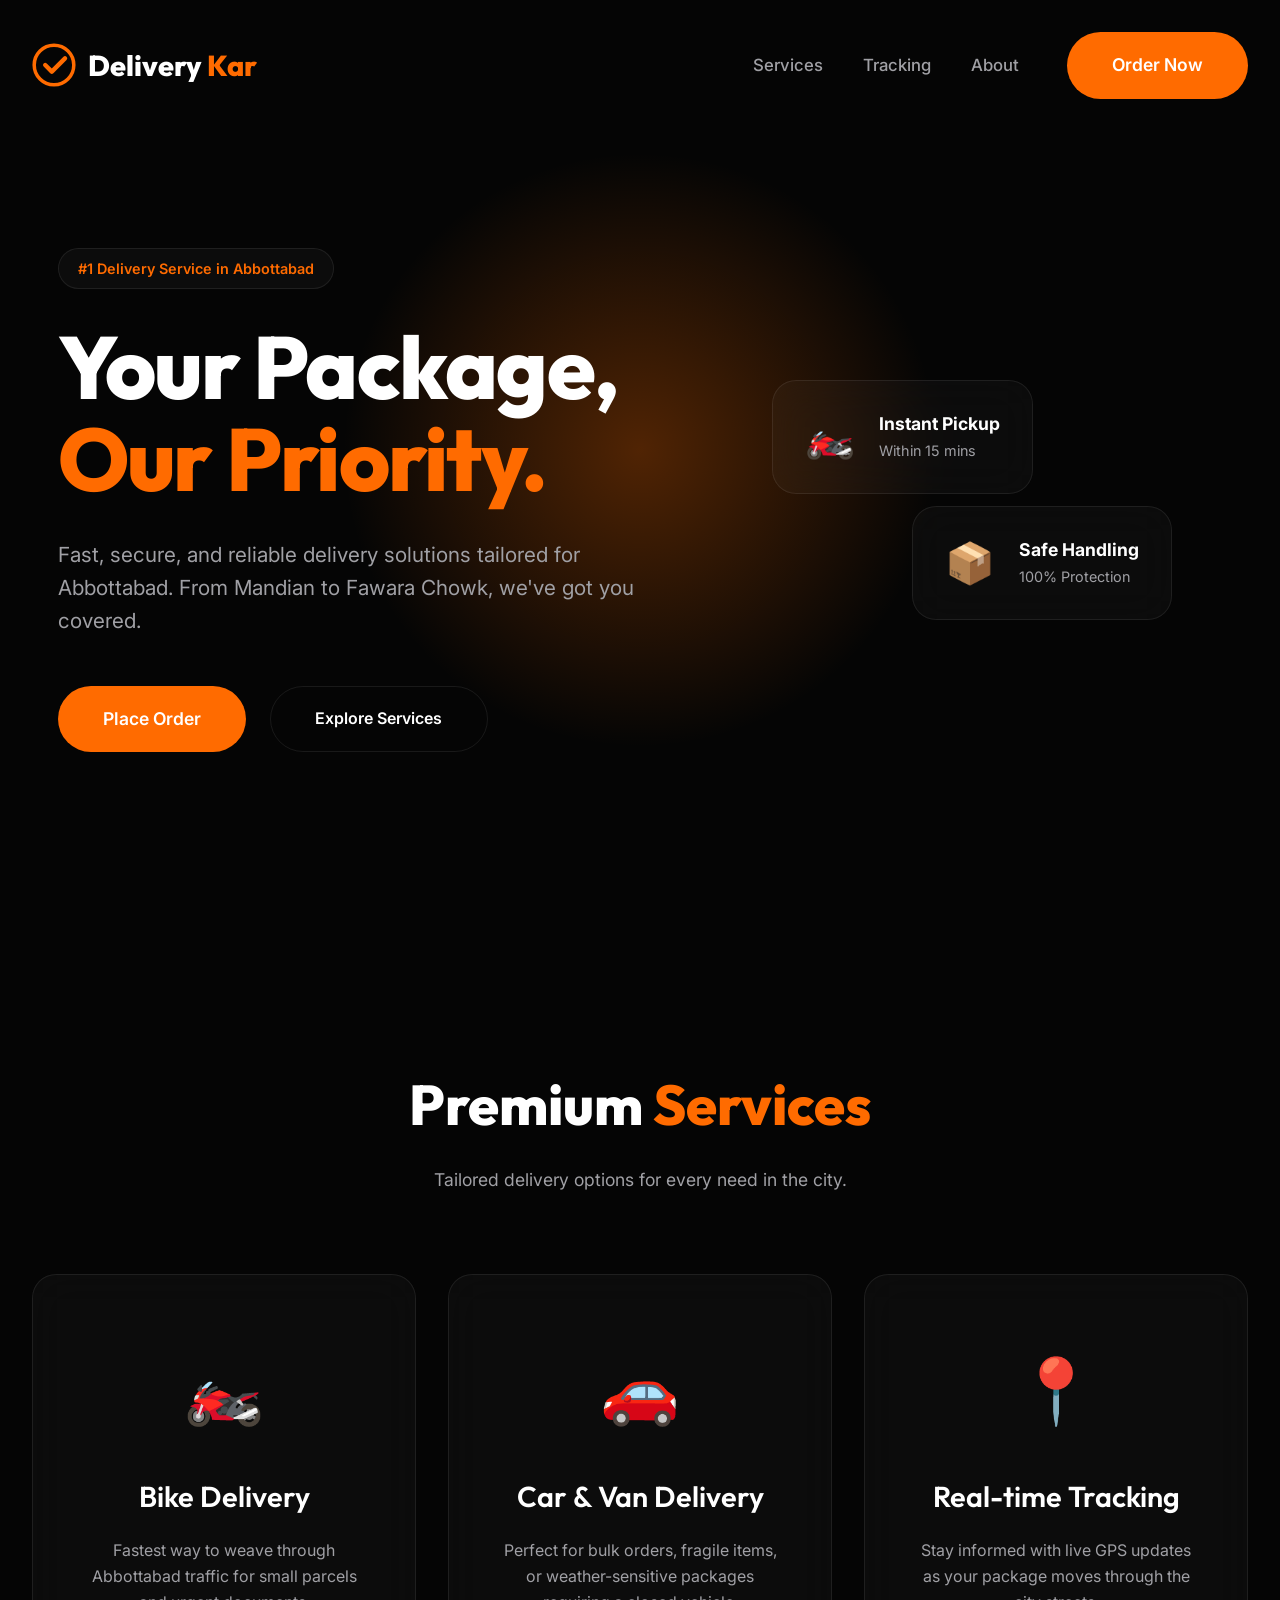
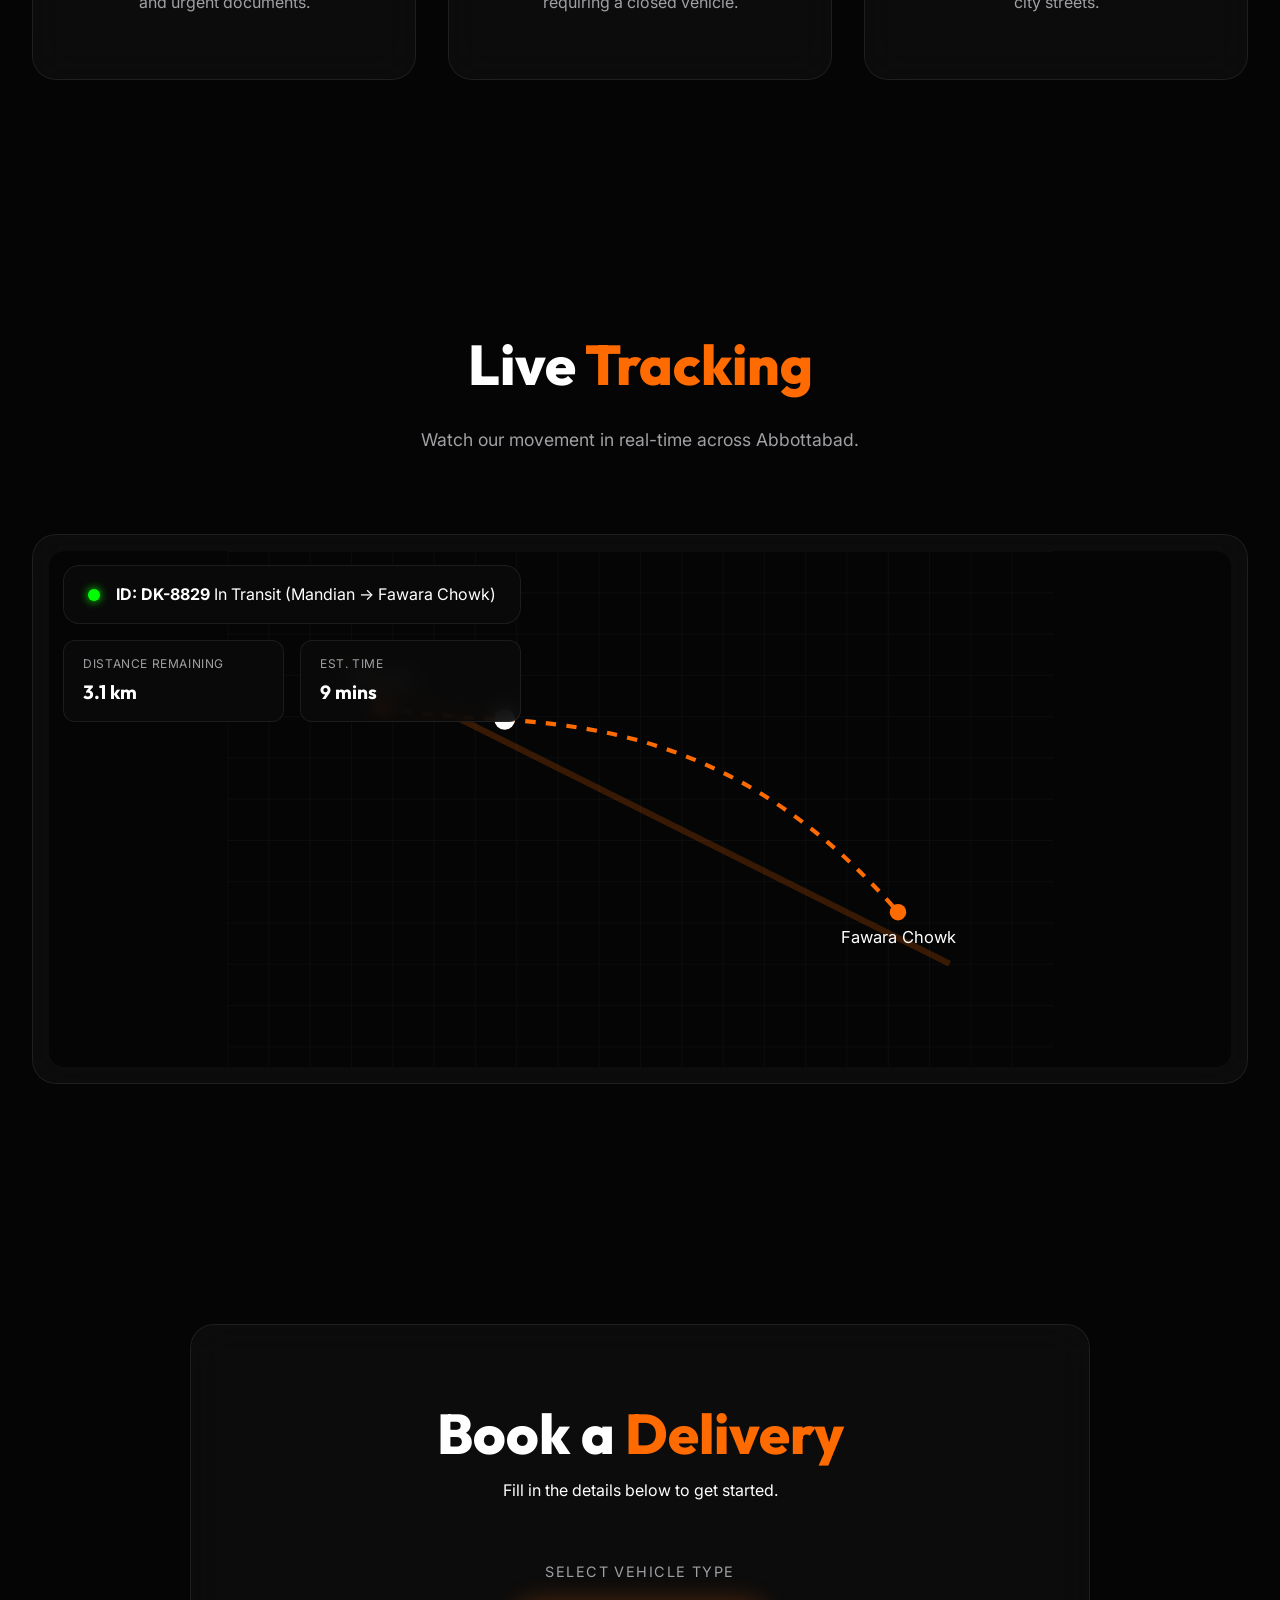
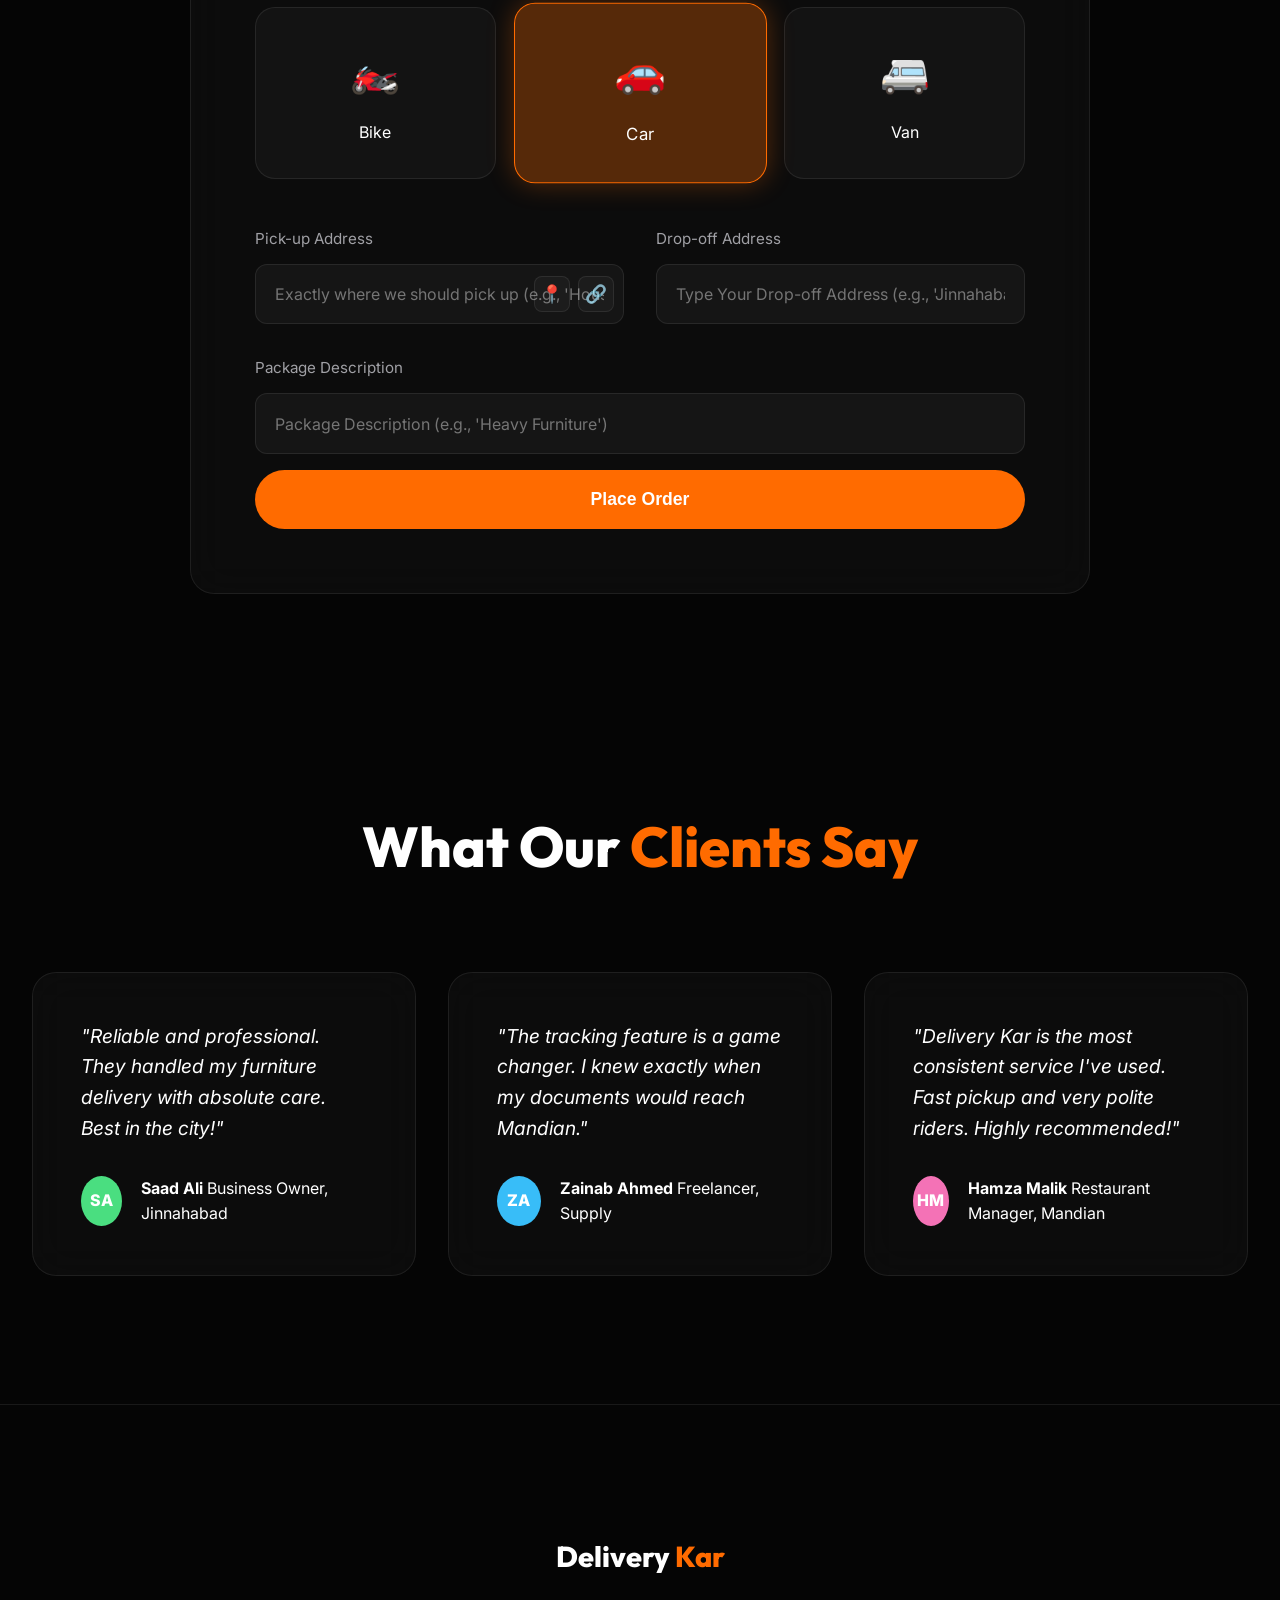
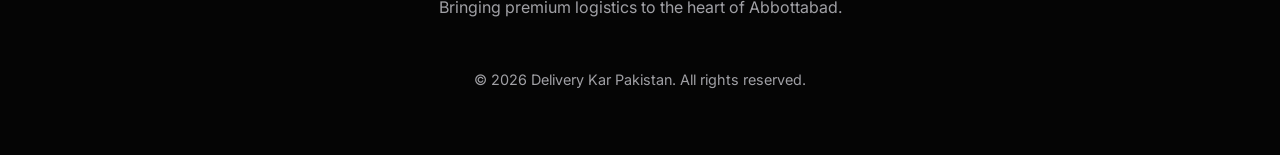
==== commit 49fe6961: "feat: Add order tracking input UI with associated styles and update modal footer buttons." ====
--- a/index.html
+++ b/index.html
@@ -314,8 +314,17 @@
                 <div id="modal-body" class="modal-body">
                     <!-- Dynamic Content -->
                 </div>
+                <div id="tracker-input-flow" class="tracker-input-container" style="display: none;">
+                    <div class="input-glow-wrapper">
+                        <input type="text" id="order-id-input" placeholder="Enter Order ID (e.g., DK-8829)"
+                            maxlength="10">
+                        <div class="input-line"></div>
+                    </div>
+                    <p class="input-hint">Enter your 10-digit ID to begin live tracking.</p>
+                </div>
                 <div class="modal-footer">
-                    <a href="#booking" class="btn-primary" id="modal-book-btn">Book This Service</a>
+                    <button class="btn-primary" id="modal-action-btn">Book This Service</button>
+                    <button class="btn-primary" id="modal-track-btn" style="display: none;">Track Now</button>
                 </div>
             </div>
         </div>
--- a/index.css
+++ b/index.css
@@ -396,6 +396,27 @@
     overflow: hidden;
 }
 
+.service-box.clickable-service:hover {
+    transform: translateY(-15px) scale(1.02);
+    border-color: var(--primary);
+    box-shadow: 0 20px 40px var(--primary-glow), 0 0 20px var(--primary-glow);
+    background: rgba(255, 255, 255, 0.08);
+}
+
+.service-box.clickable-service:hover .service-icon-wrapper {
+    animation: iconBounce 0.6s ease infinite alternate;
+}
+
+@keyframes iconBounce {
+    from {
+        transform: translateY(0);
+    }
+
+    to {
+        transform: translateY(-10px);
+    }
+}
+
 .service-box.clickable-service::after {
     content: 'View Details';
     position: absolute;
@@ -991,6 +1012,72 @@
     margin-top: 2.5rem;
 }
 
+/* Tracker Input Flow Styles */
+.tracker-input-container {
+    margin: 2rem 0;
+    animation: fadeInScale 0.4s ease forwards;
+}
+
+@keyframes fadeInScale {
+    from {
+        opacity: 0;
+        transform: scale(0.95);
+    }
+
+    to {
+        opacity: 1;
+        transform: scale(1);
+    }
+}
+
+.input-glow-wrapper {
+    position: relative;
+    margin-bottom: 1rem;
+}
+
+#order-id-input {
+    width: 100%;
+    background: rgba(255, 255, 255, 0.05);
+    border: none;
+    border-bottom: 2px solid var(--glass-border);
+    padding: 1.5rem;
+    color: white;
+    font-size: 1.5rem;
+    font-weight: 700;
+    letter-spacing: 0.2em;
+    text-align: center;
+    text-transform: uppercase;
+    transition: var(--transition);
+}
+
+#order-id-input:focus {
+    outline: none;
+    background: rgba(255, 107, 0, 0.05);
+    border-bottom-color: var(--primary);
+    box-shadow: 0 10px 30px rgba(255, 107, 0, 0.1);
+}
+
+.input-line {
+    position: absolute;
+    bottom: 0;
+    left: 50%;
+    width: 0;
+    height: 2px;
+    background: var(--primary);
+    transition: var(--transition);
+    transform: translateX(-50%);
+    box-shadow: 0 0 15px var(--primary);
+}
+
+#order-id-input:focus+.input-line {
+    width: 100%;
+}
+
+.input-hint {
+    font-size: 0.85rem;
+    color: var(--text-muted);
+}
+
 @media (max-width: 480px) {
     .modal-content {
         padding: 2.5rem 1.5rem;
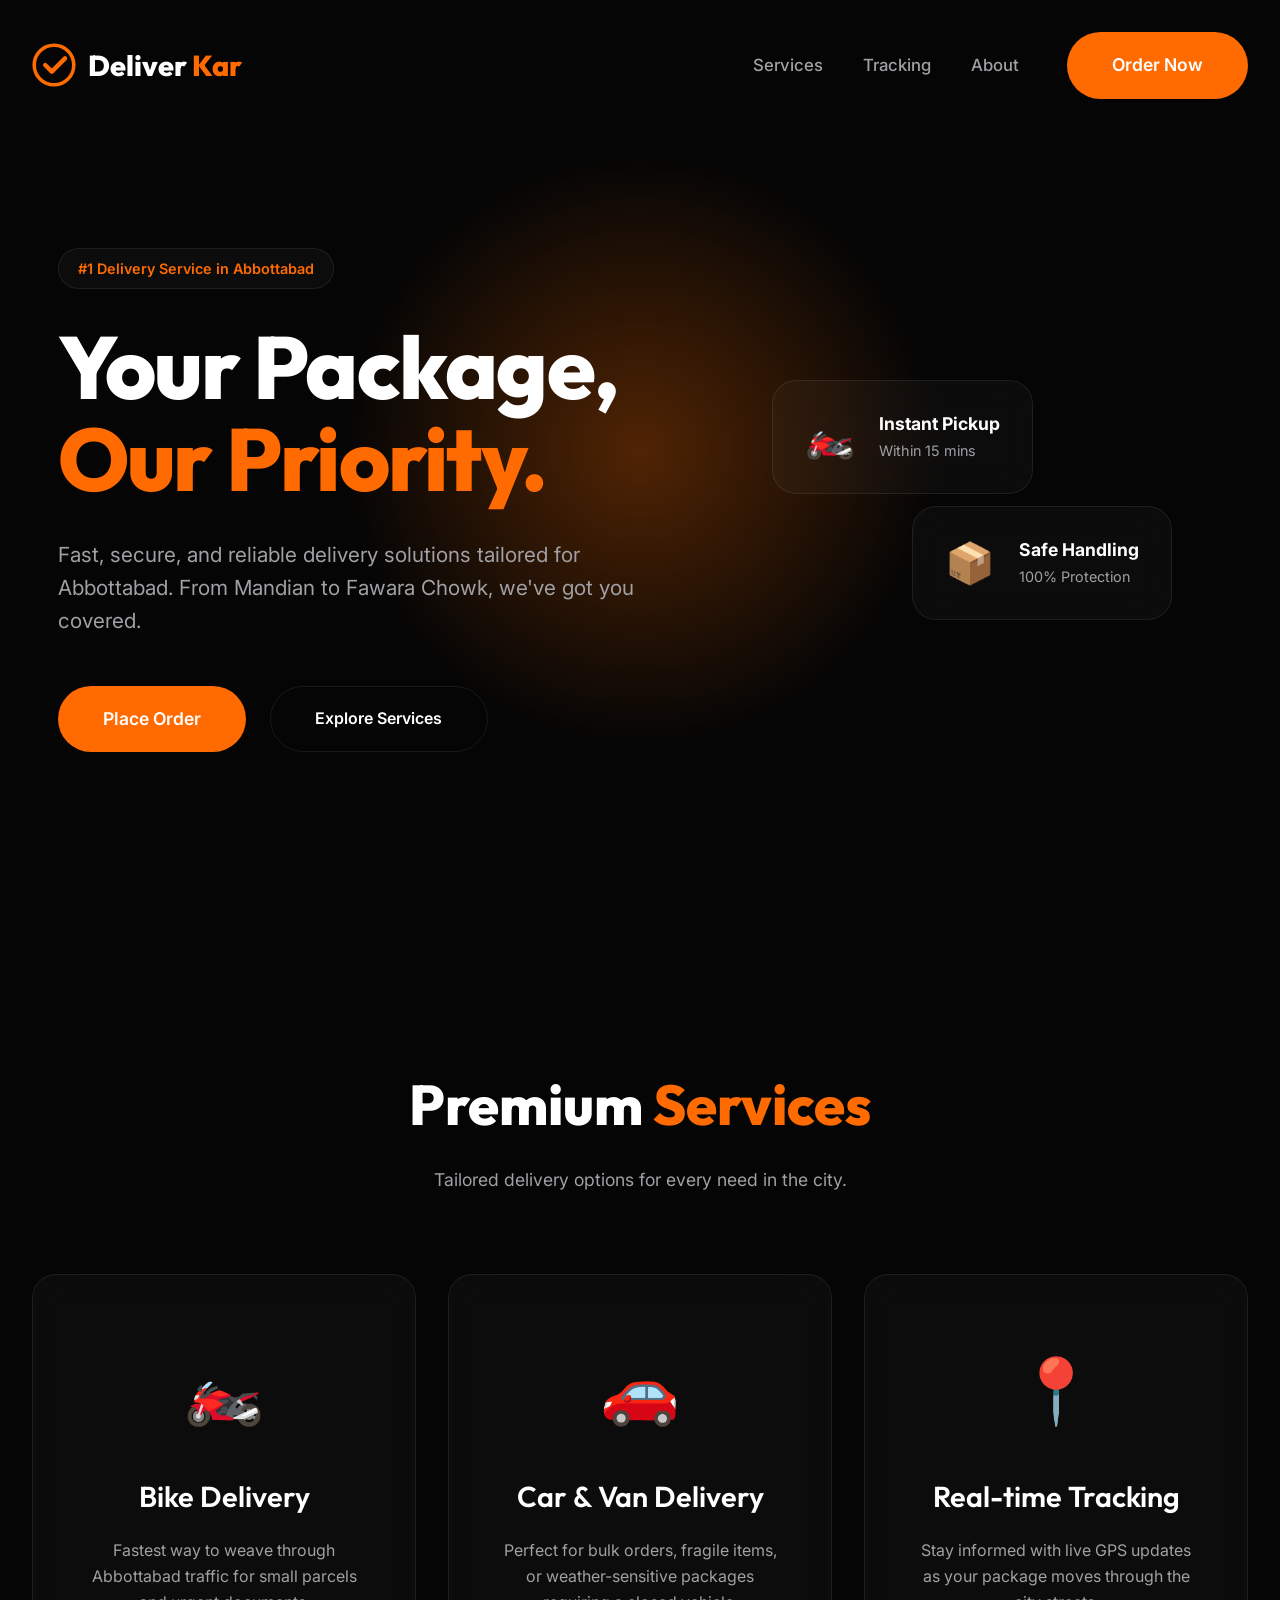
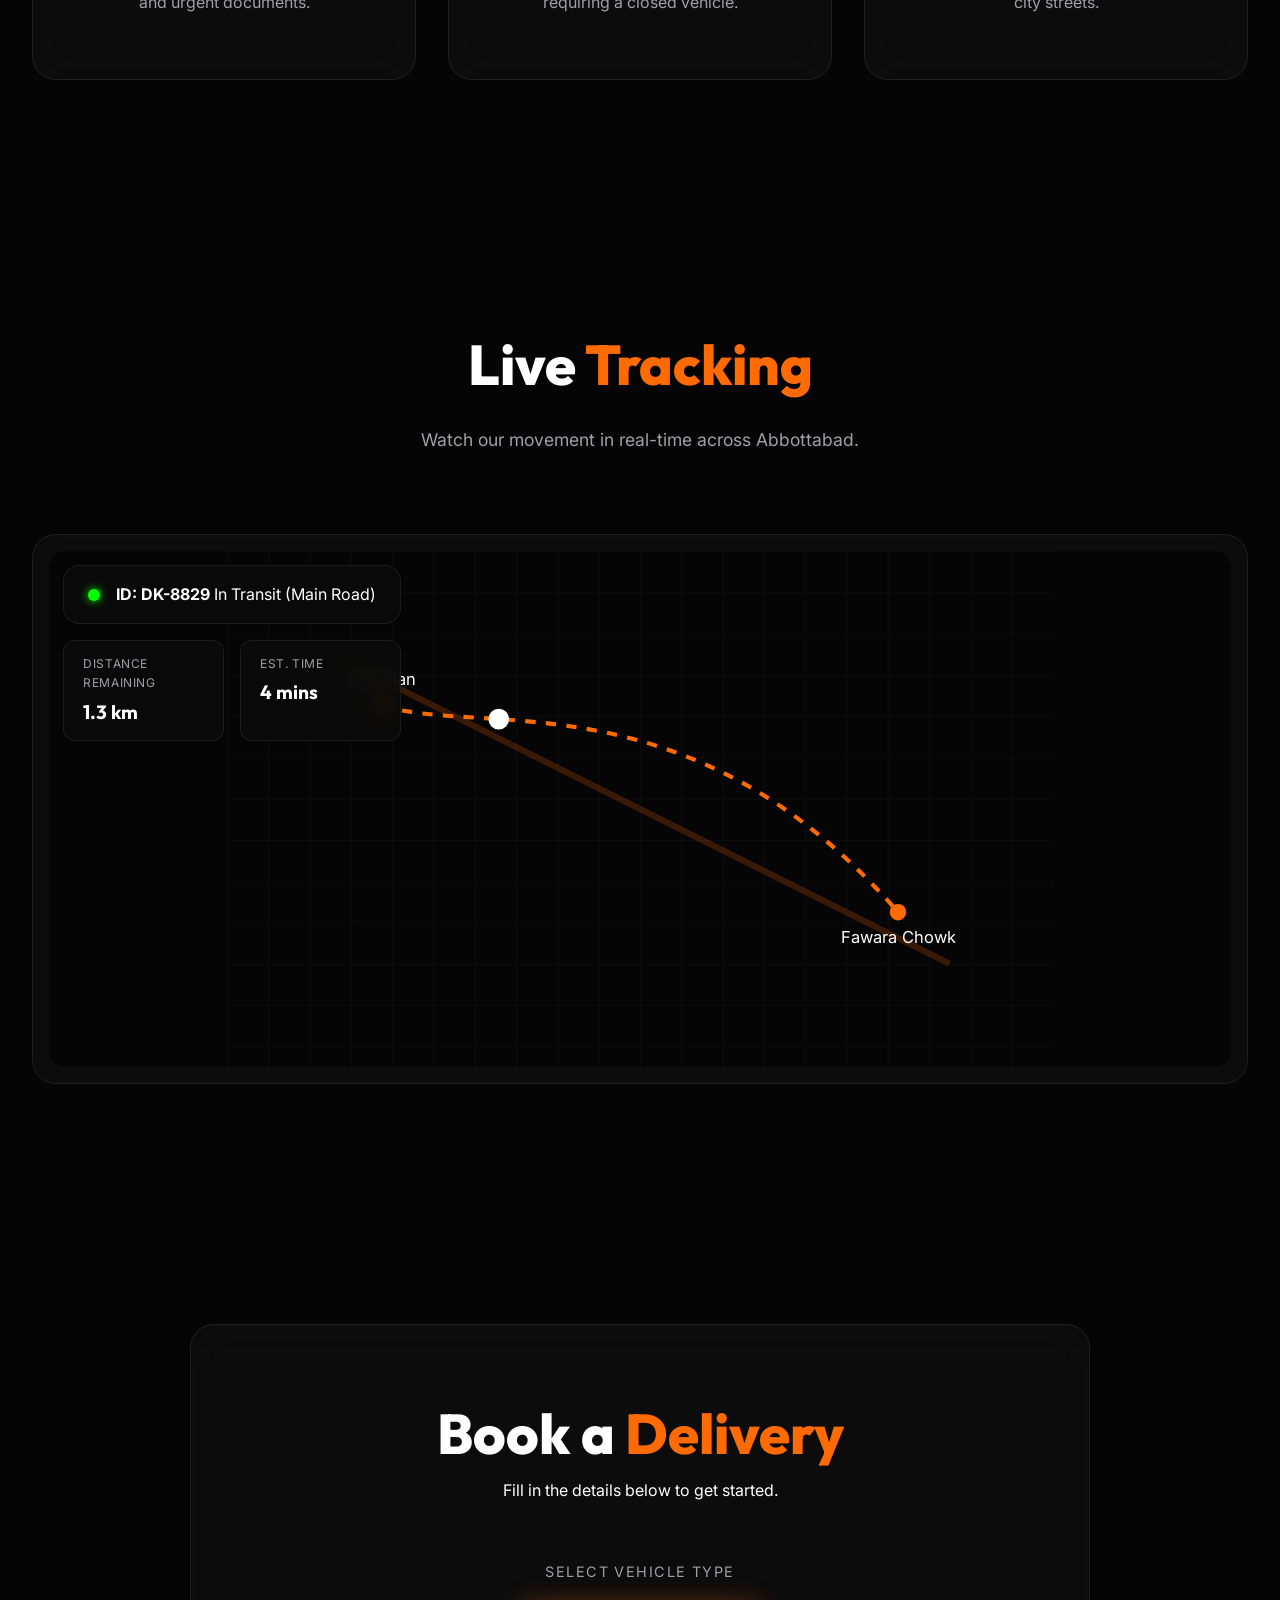
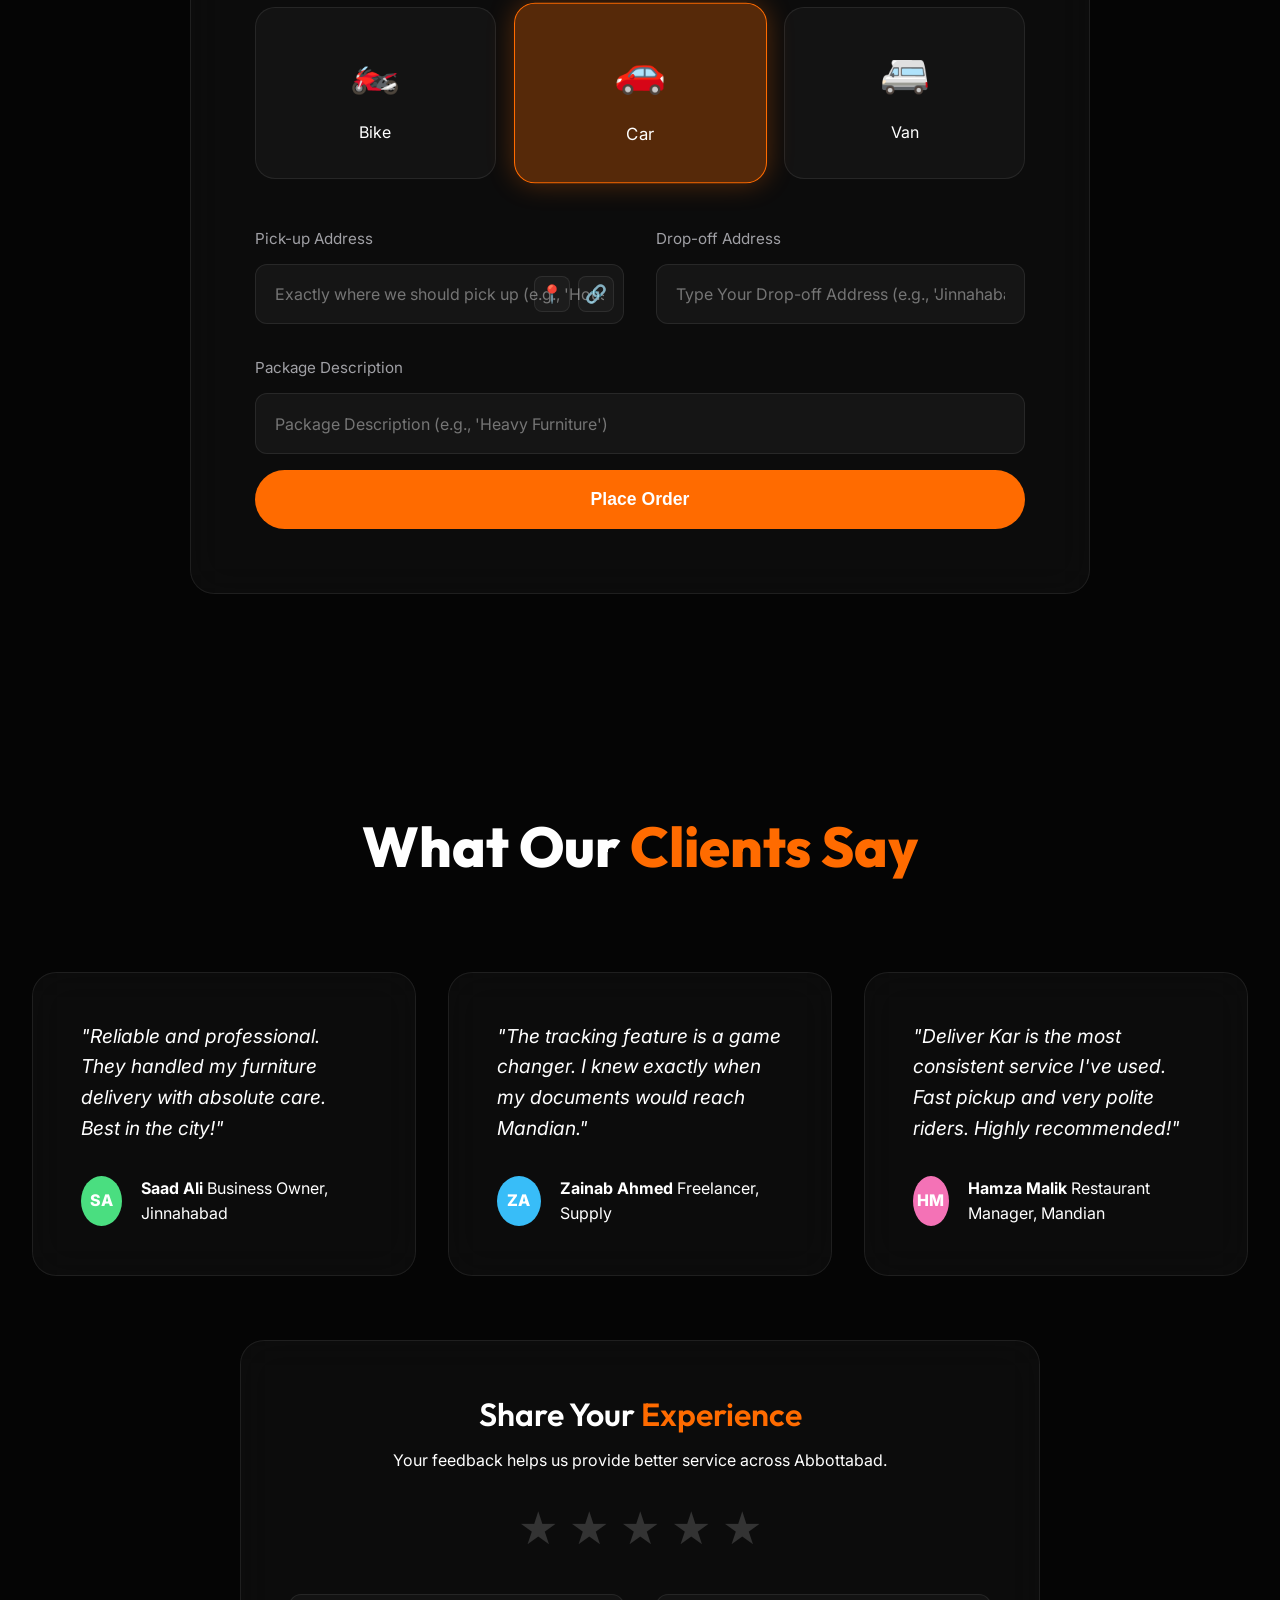
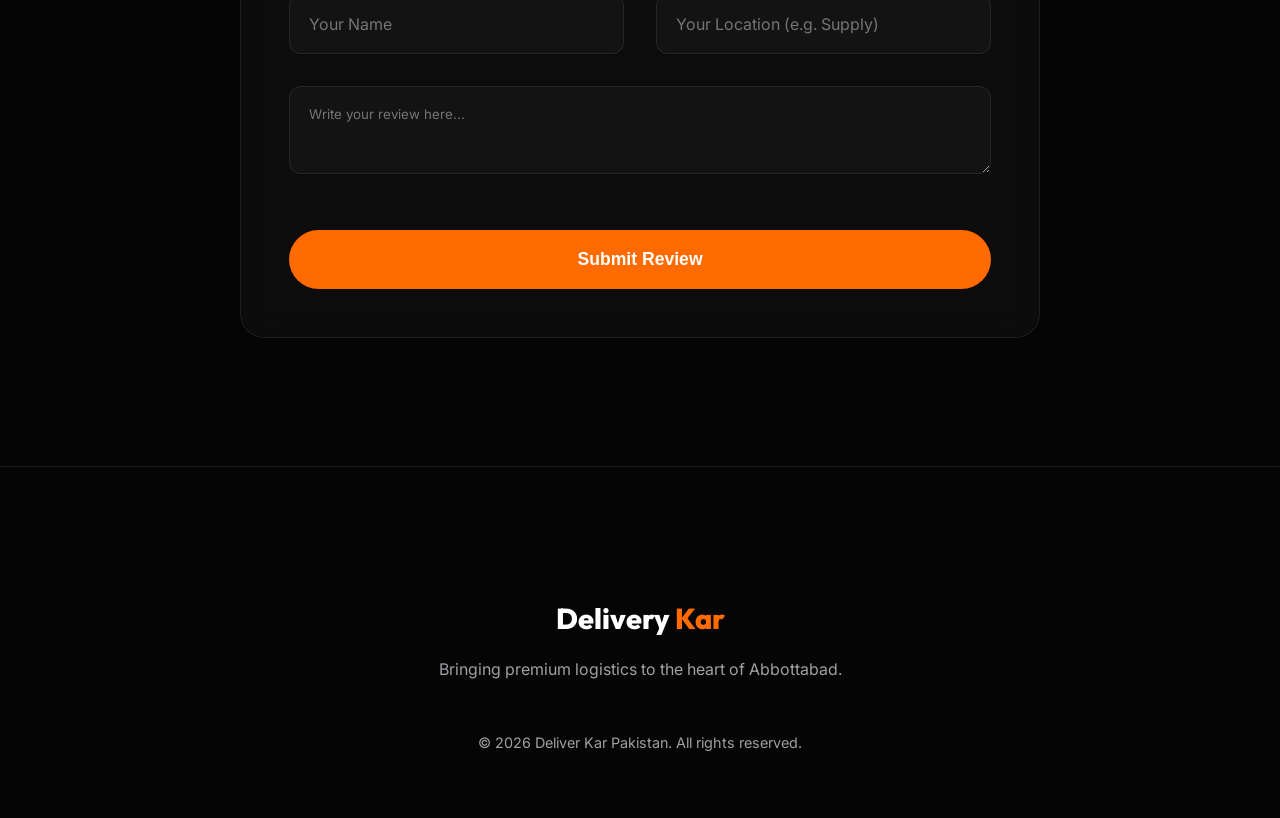
==== commit 3ad44fae: "feat: Add customer review section with interactive star ratings and update branding from 'Delivery K" ====
--- a/index.html
+++ b/index.html
@@ -4,7 +4,7 @@
 <head>
     <meta charset="UTF-8">
     <meta name="viewport" content="width=device-width, initial-scale=1.0">
-    <title>Delivery Kar | Premium Logistics in Abbottabad</title>
+    <title>Deliver Kar | Premium Logistics in Abbottabad</title>
     <meta name="description"
         content="Abbottabad's premium delivery service. Bike, Car, and Van delivery with real-time tracking across the city.">
     <!-- Google Fonts -->
@@ -28,7 +28,7 @@
                             stroke-linejoin="round" />
                     </svg>
                 </div>
-                <span>Delivery <span class="accent-text">Kar</span></span>
+                <span>Deliver <span class="accent-text">Kar</span></span>
             </a>
 
             <nav class="desktop-nav">
@@ -274,7 +274,7 @@
                         </div>
                     </div>
                     <div class="testimonial-card glass-card">
-                        <p>"Delivery Kar is the most consistent service I've used. Fast pickup and very polite riders.
+                        <p>"Deliver Kar is the most consistent service I've used. Fast pickup and very polite riders.
                             Highly recommended!"</p>
                         <div class="user-meta">
                             <div class="user-avatar" style="background: #f472b6;">HM</div>
@@ -282,6 +282,46 @@
                                 <strong>Hamza Malik</strong>
                                 <span>Restaurant Manager, Mandian</span>
                             </div>
+                        </div>
+                    </div>
+                </div>
+
+                <!-- Add Review Section -->
+                <div class="add-review-section">
+                    <div class="review-box glass-card">
+                        <h3>Share Your <span class="accent-text">Experience</span></h3>
+                        <p>Your feedback helps us provide better service across Abbottabad.</p>
+
+                        <form id="review-form">
+                            <div id="star-rating" class="star-rating">
+                                <span class="star" data-rating="1">★</span>
+                                <span class="star" data-rating="2">★</span>
+                                <span class="star" data-rating="3">★</span>
+                                <span class="star" data-rating="4">★</span>
+                                <span class="star" data-rating="5">★</span>
+                            </div>
+
+                            <div class="form-grid">
+                                <div class="form-group">
+                                    <input type="text" id="review-name" placeholder="Your Name" required>
+                                </div>
+                                <div class="form-group">
+                                    <input type="text" id="review-location" placeholder="Your Location (e.g. Supply)"
+                                        required>
+                                </div>
+                                <div class="form-group full-width">
+                                    <textarea id="review-text" rows="3" placeholder="Write your review here..."
+                                        required></textarea>
+                                </div>
+                            </div>
+
+                            <button type="submit" class="btn-primary btn-large">Submit Review</button>
+                        </form>
+
+                        <div id="review-success" class="review-success-msg" style="display: none;">
+                            <div class="success-icon">✨</div>
+                            <h4>Thank You!</h4>
+                            <p>Your review has been submitted successfully.</p>
                         </div>
                     </div>
                 </div>
@@ -298,7 +338,7 @@
                 <p>Bringing premium logistics to the heart of Abbottabad.</p>
             </div>
             <div class="footer-bottom">
-                <p>&copy; 2026 Delivery Kar Pakistan. All rights reserved.</p>
+                <p>&copy; 2026 Deliver Kar Pakistan. All rights reserved.</p>
             </div>
         </div>
     </footer>
--- a/index.css
+++ b/index.css
@@ -1015,19 +1015,23 @@
 /* Tracker Input Flow Styles */
 .tracker-input-container {
     margin: 2rem 0;
-    animation: fadeInScale 0.4s ease forwards;
-}
-
-@keyframes fadeInScale {
+    animation: slideUpFade 0.5s cubic-bezier(0.16, 1, 0.3, 1) forwards;
+}
+
+@keyframes slideUpFade {
     from {
         opacity: 0;
-        transform: scale(0.95);
+        transform: translateY(20px);
     }
 
     to {
         opacity: 1;
-        transform: scale(1);
-    }
+        transform: translateY(0);
+    }
+}
+
+#modal-body {
+    transition: opacity 0.3s ease;
 }
 
 .input-glow-wrapper {
@@ -1052,9 +1056,10 @@
 
 #order-id-input:focus {
     outline: none;
-    background: rgba(255, 107, 0, 0.05);
+    background: rgba(255, 107, 0, 0.1);
     border-bottom-color: var(--primary);
-    box-shadow: 0 10px 30px rgba(255, 107, 0, 0.1);
+    box-shadow: 0 0 40px rgba(255, 107, 0, 0.4), 0 0 20px rgba(255, 107, 0, 0.2), inset 0 0 10px rgba(255, 107, 0, 0.3);
+    transform: scale(1.02);
 }
 
 .input-line {
@@ -1078,6 +1083,89 @@
     color: var(--text-muted);
 }
 
+/* Review Box Styles */
+.add-review-section {
+    margin-top: 4rem;
+    display: flex;
+    justify-content: center;
+}
+
+.review-box {
+    width: 100%;
+    max-width: 800px;
+    padding: 3rem;
+    text-align: center;
+}
+
+.review-box h3 {
+    font-size: 2rem;
+    margin-bottom: 0.5rem;
+}
+
+.star-rating {
+    font-size: 2.5rem;
+    color: #333;
+    margin: 1.5rem 0;
+    cursor: pointer;
+    display: flex;
+    justify-content: center;
+    gap: 10px;
+}
+
+.star {
+    transition: all 0.3s ease;
+}
+
+.star.hover,
+.star.active {
+    color: var(--primary);
+    text-shadow: 0 0 15px var(--primary-glow);
+    transform: scale(1.2);
+}
+
+.review-box .form-grid {
+    margin: 2rem 0;
+}
+
+.review-box input,
+.review-box textarea {
+    width: 100%;
+    background: rgba(255, 255, 255, 0.03);
+    border: 1px solid var(--glass-border);
+    padding: 1.2rem;
+    color: white;
+    border-radius: 12px;
+    font-family: inherit;
+    transition: var(--transition);
+}
+
+.review-box input:focus,
+.review-box textarea:focus {
+    outline: none;
+    border-color: var(--primary);
+    background: rgba(255, 107, 0, 0.05);
+    box-shadow: 0 0 20px rgba(255, 107, 0, 0.1);
+}
+
+.review-success-msg {
+    animation: slideUpFade 0.5s ease forwards;
+}
+
+.success-icon {
+    font-size: 4rem;
+    margin-bottom: 1rem;
+}
+
+@media (max-width: 768px) {
+    .review-box {
+        padding: 2rem 1.5rem;
+    }
+
+    .star-rating {
+        font-size: 2rem;
+    }
+}
+
 @media (max-width: 480px) {
     .modal-content {
         padding: 2.5rem 1.5rem;
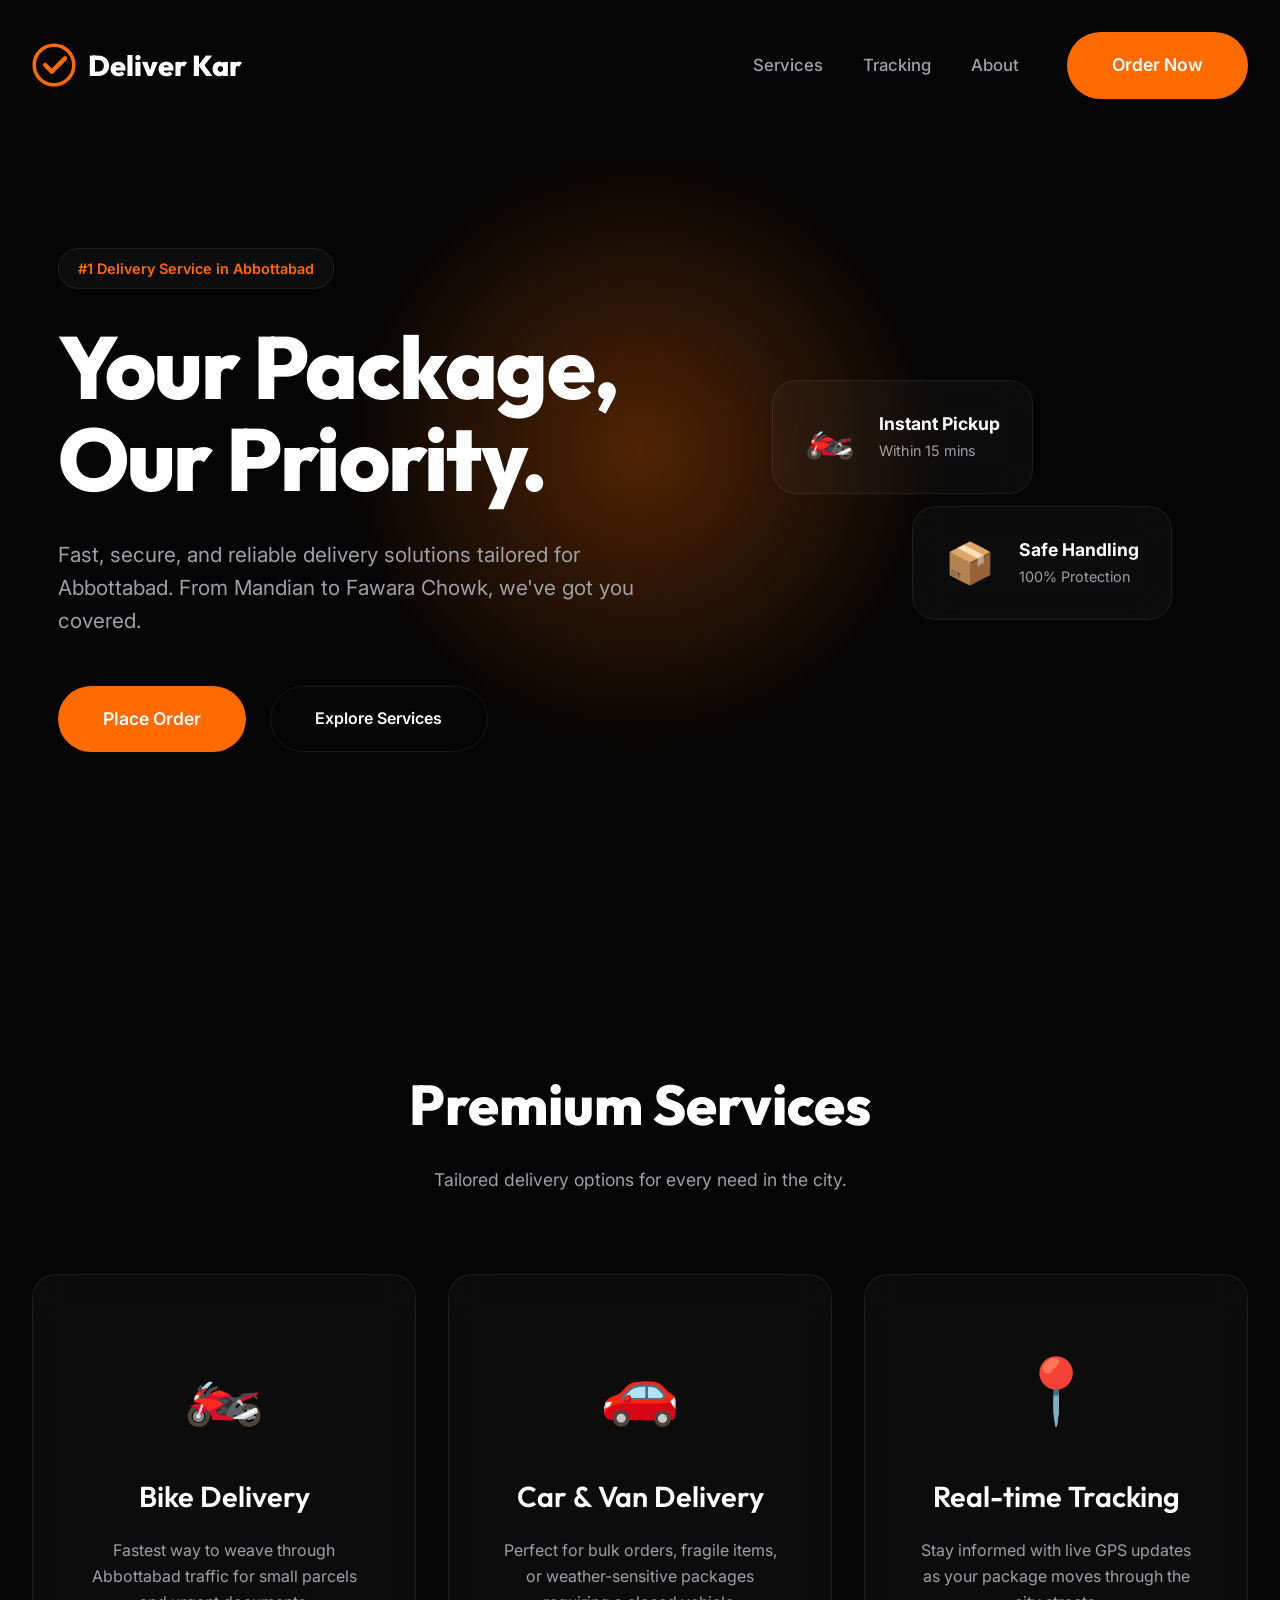
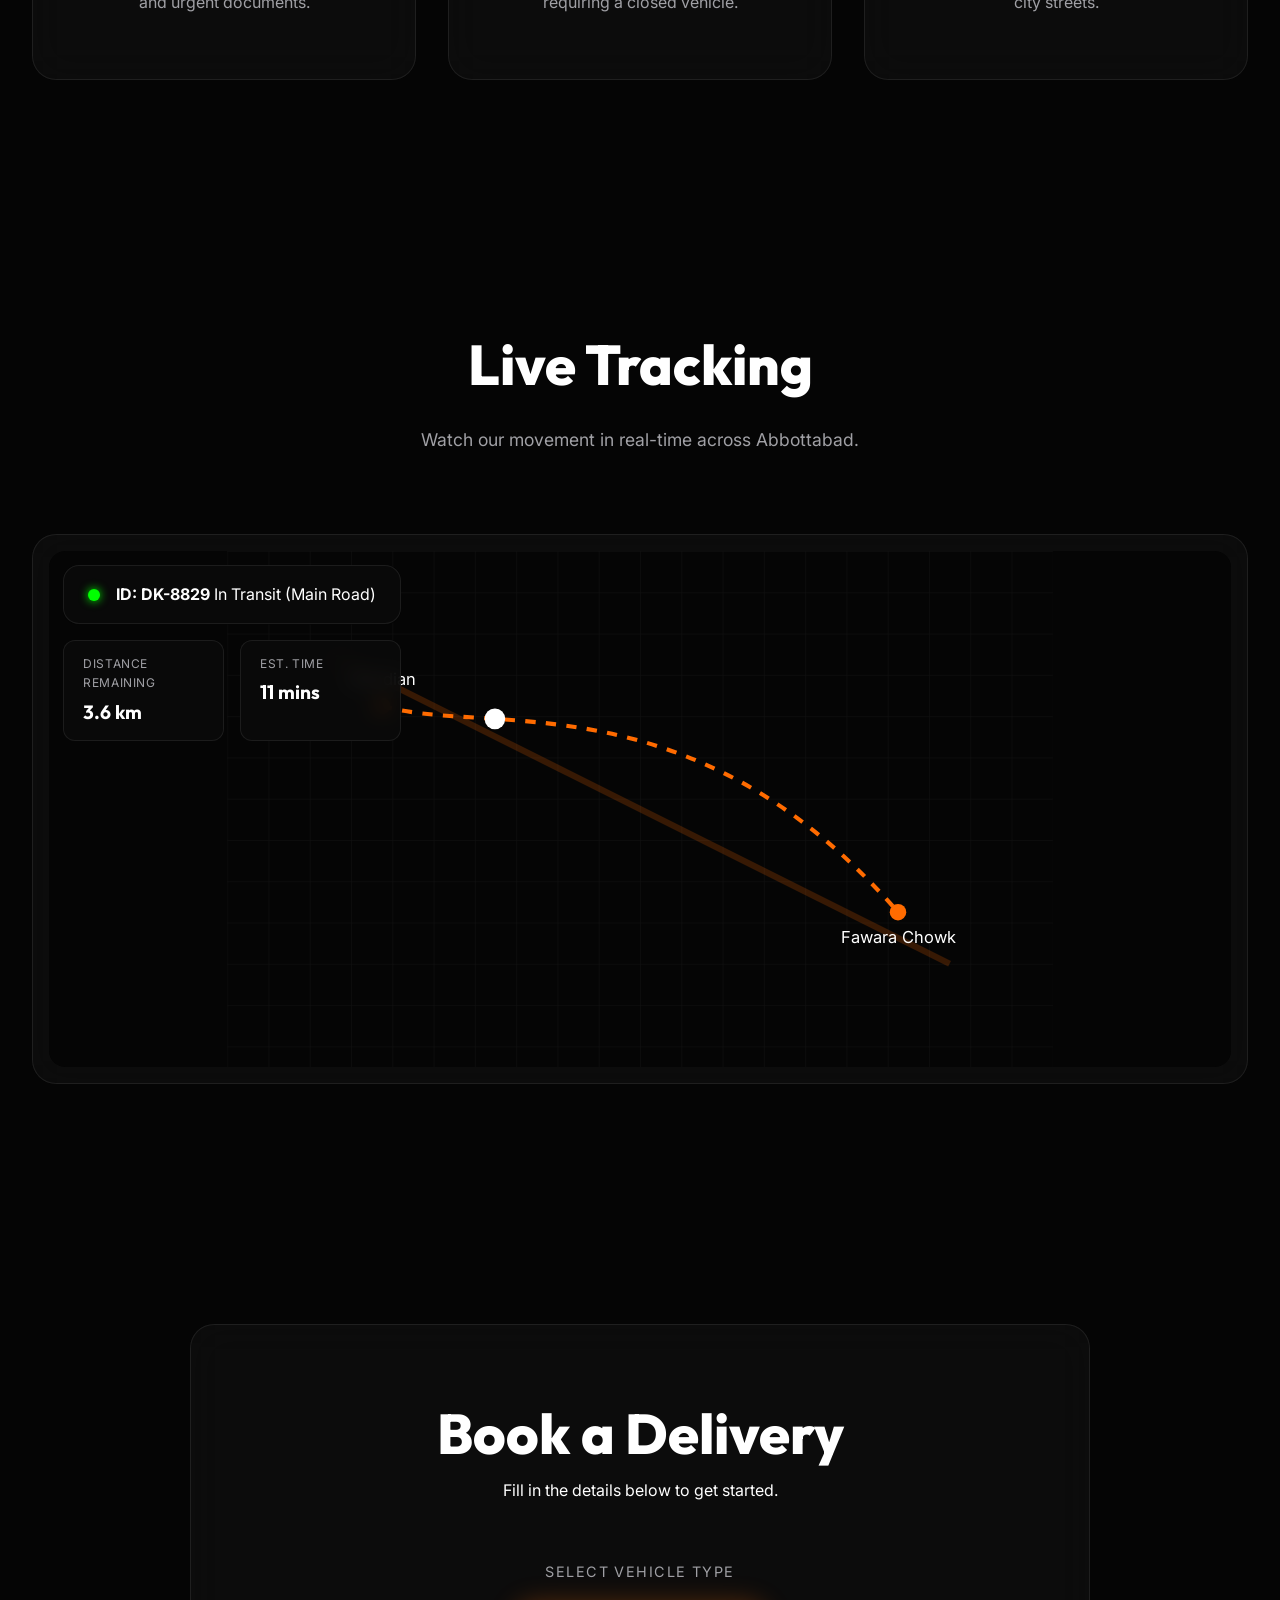
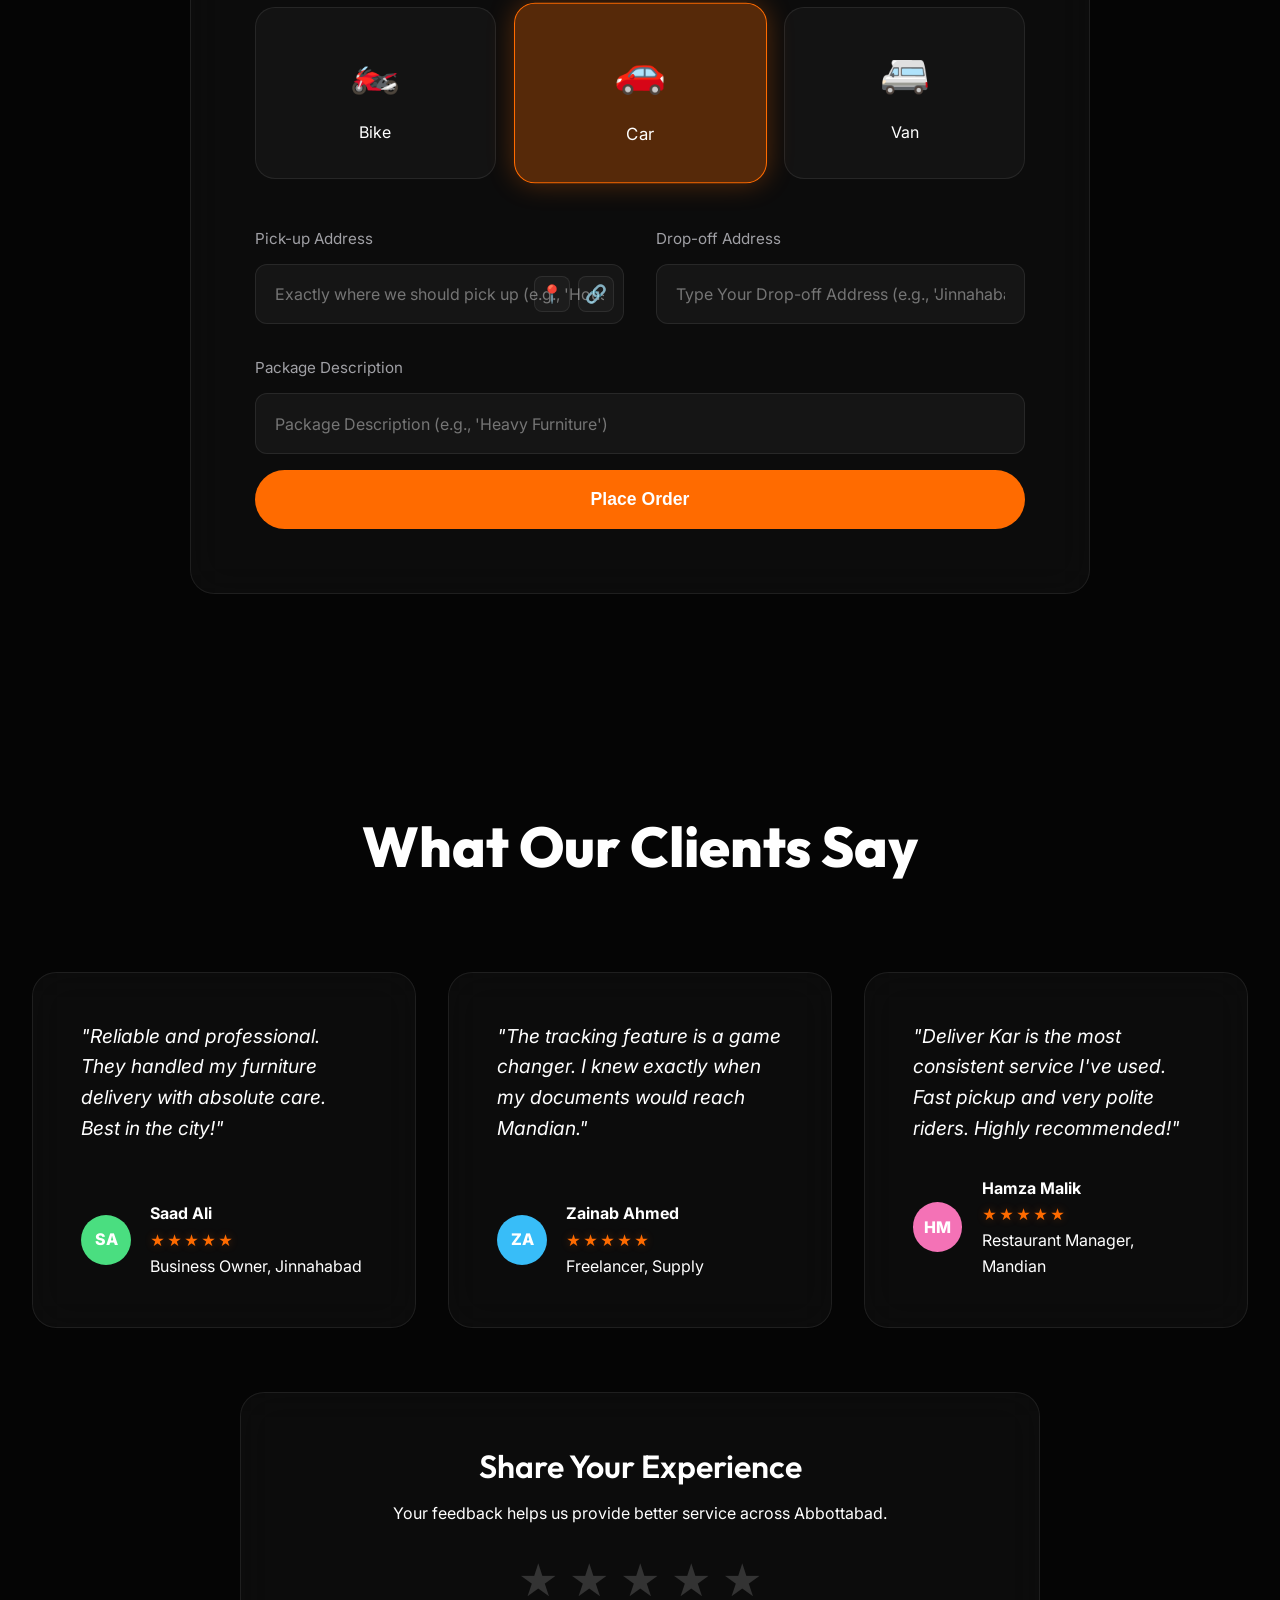
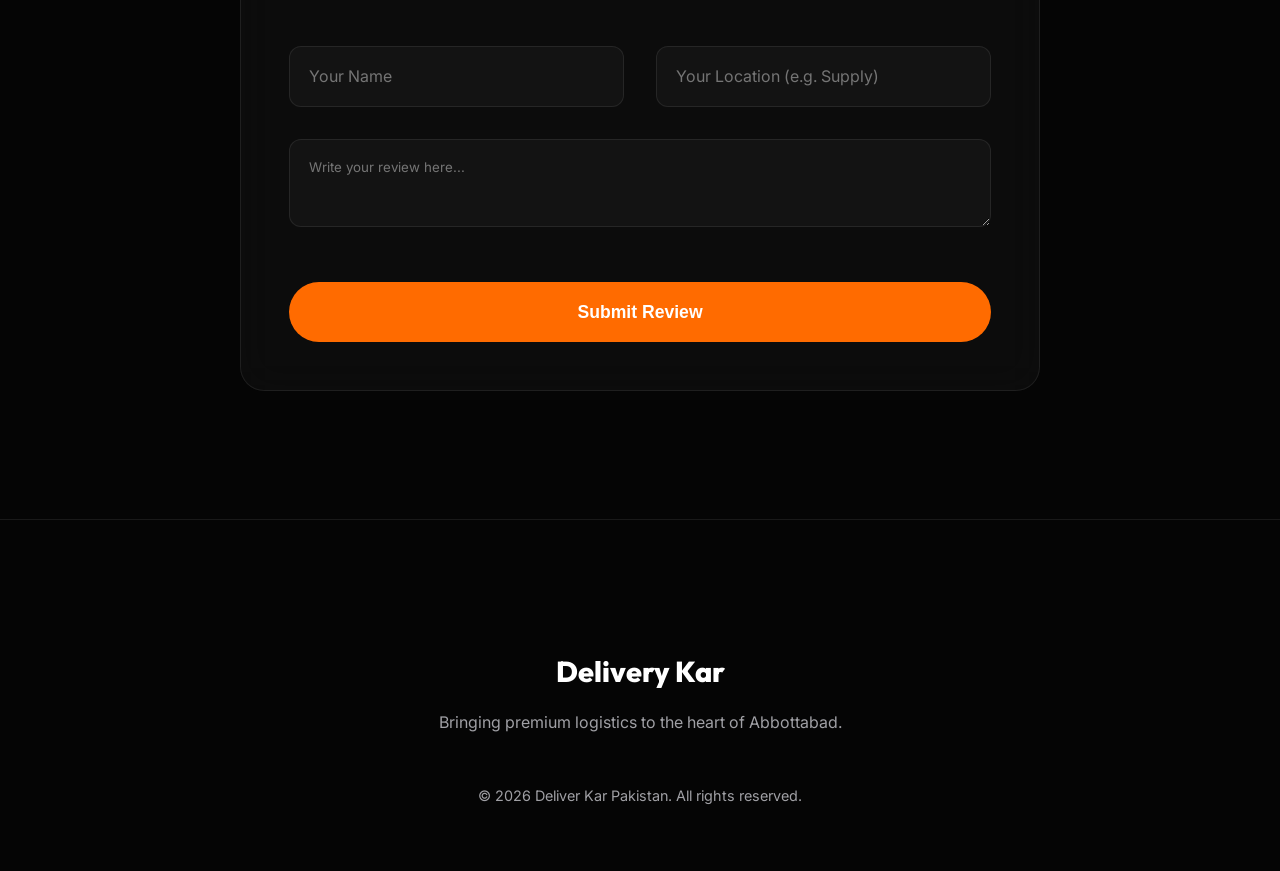
==== commit 3afa5e38: "feat: Add static star ratings to user testimonials and implement their corresponding styles." ====
--- a/index.html
+++ b/index.html
@@ -258,6 +258,7 @@
                             <div class="user-avatar" style="background: #4ade80;">SA</div>
                             <div>
                                 <strong>Saad Ali</strong>
+                                <div class="static-stars">★★★★★</div>
                                 <span>Business Owner, Jinnahabad</span>
                             </div>
                         </div>
@@ -269,6 +270,7 @@
                             <div class="user-avatar" style="background: #38bdf8;">ZA</div>
                             <div>
                                 <strong>Zainab Ahmed</strong>
+                                <div class="static-stars">★★★★★</div>
                                 <span>Freelancer, Supply</span>
                             </div>
                         </div>
@@ -280,6 +282,7 @@
                             <div class="user-avatar" style="background: #f472b6;">HM</div>
                             <div>
                                 <strong>Hamza Malik</strong>
+                                <div class="static-stars">★★★★★</div>
                                 <span>Restaurant Manager, Mandian</span>
                             </div>
                         </div>
--- a/index.css
+++ b/index.css
@@ -45,8 +45,16 @@
     padding: 0 2rem;
 }
 
-.accent-text {
+.user-meta i {
     color: var(--primary);
+}
+
+.static-stars {
+    color: var(--primary);
+    font-size: 0.9rem;
+    letter-spacing: 2px;
+    margin: 2px 0;
+    text-shadow: 0 0 10px var(--primary-glow);
 }
 
 .glass-card {
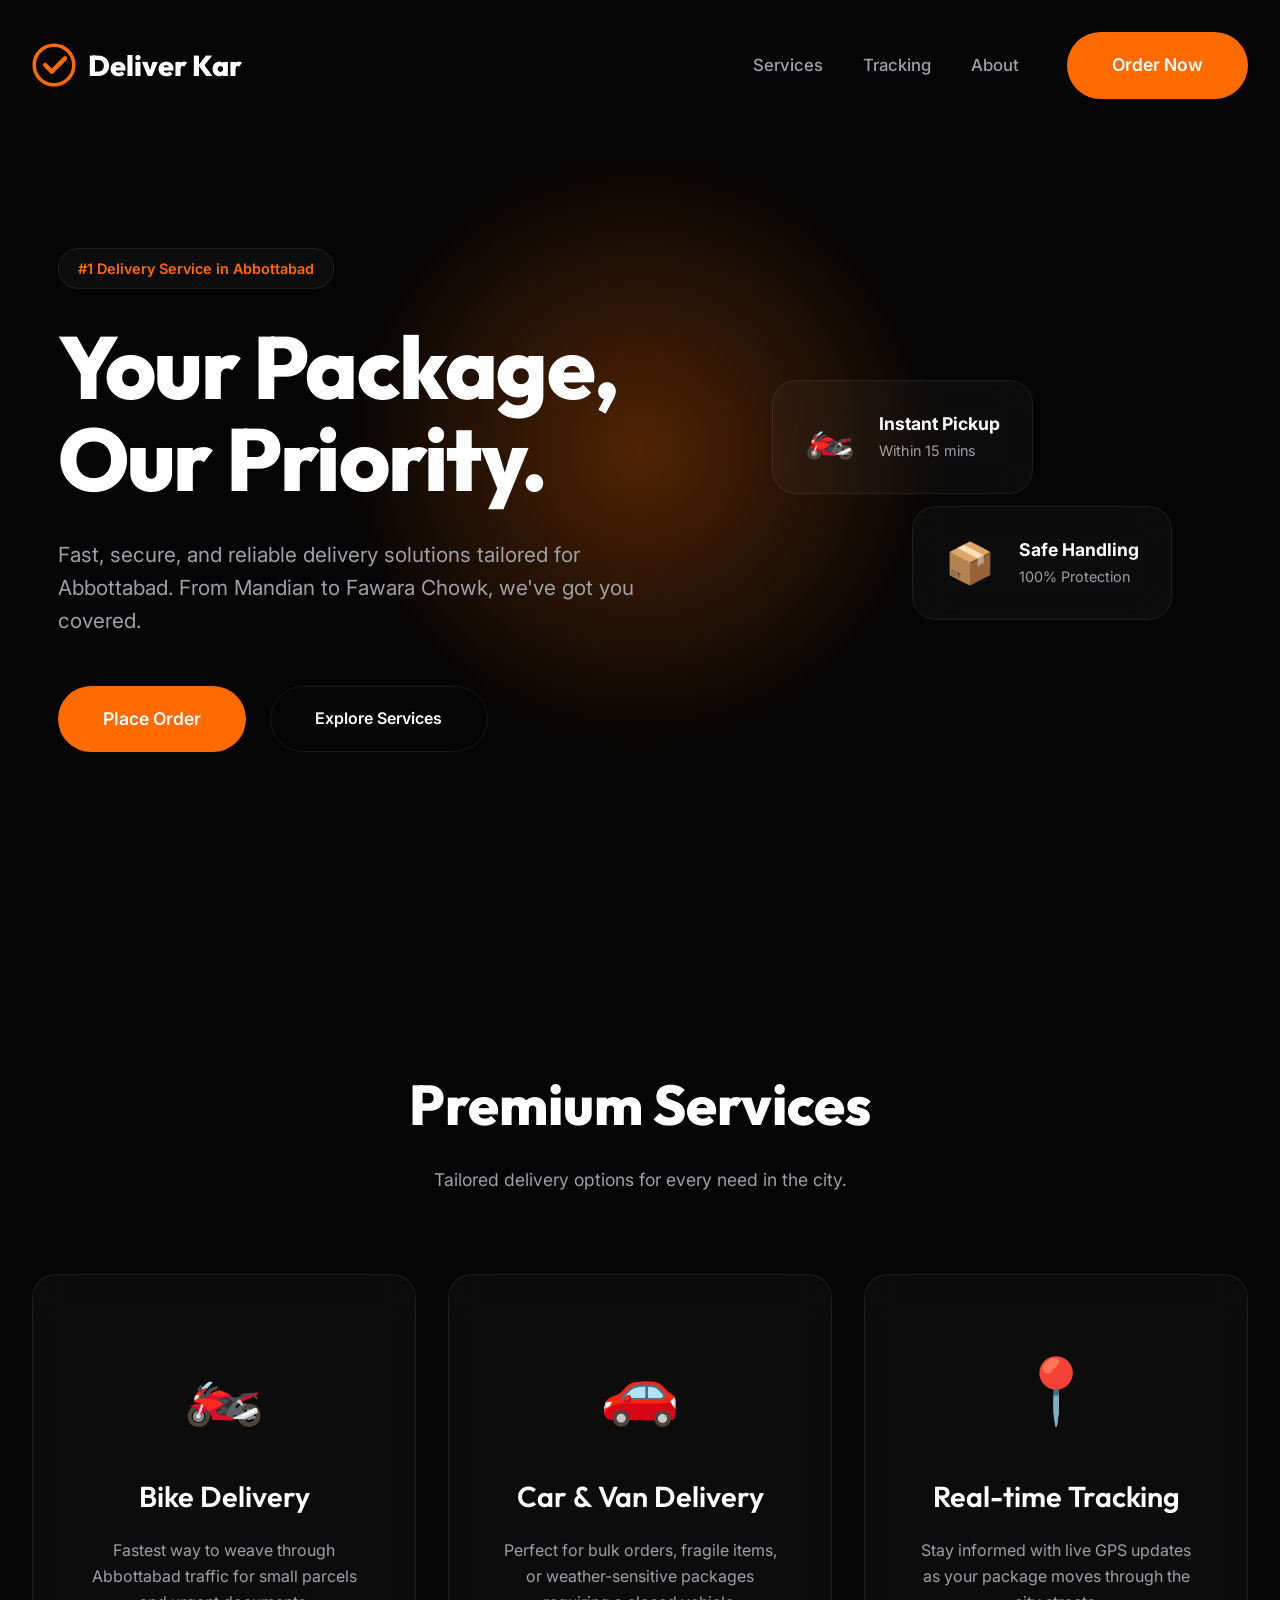
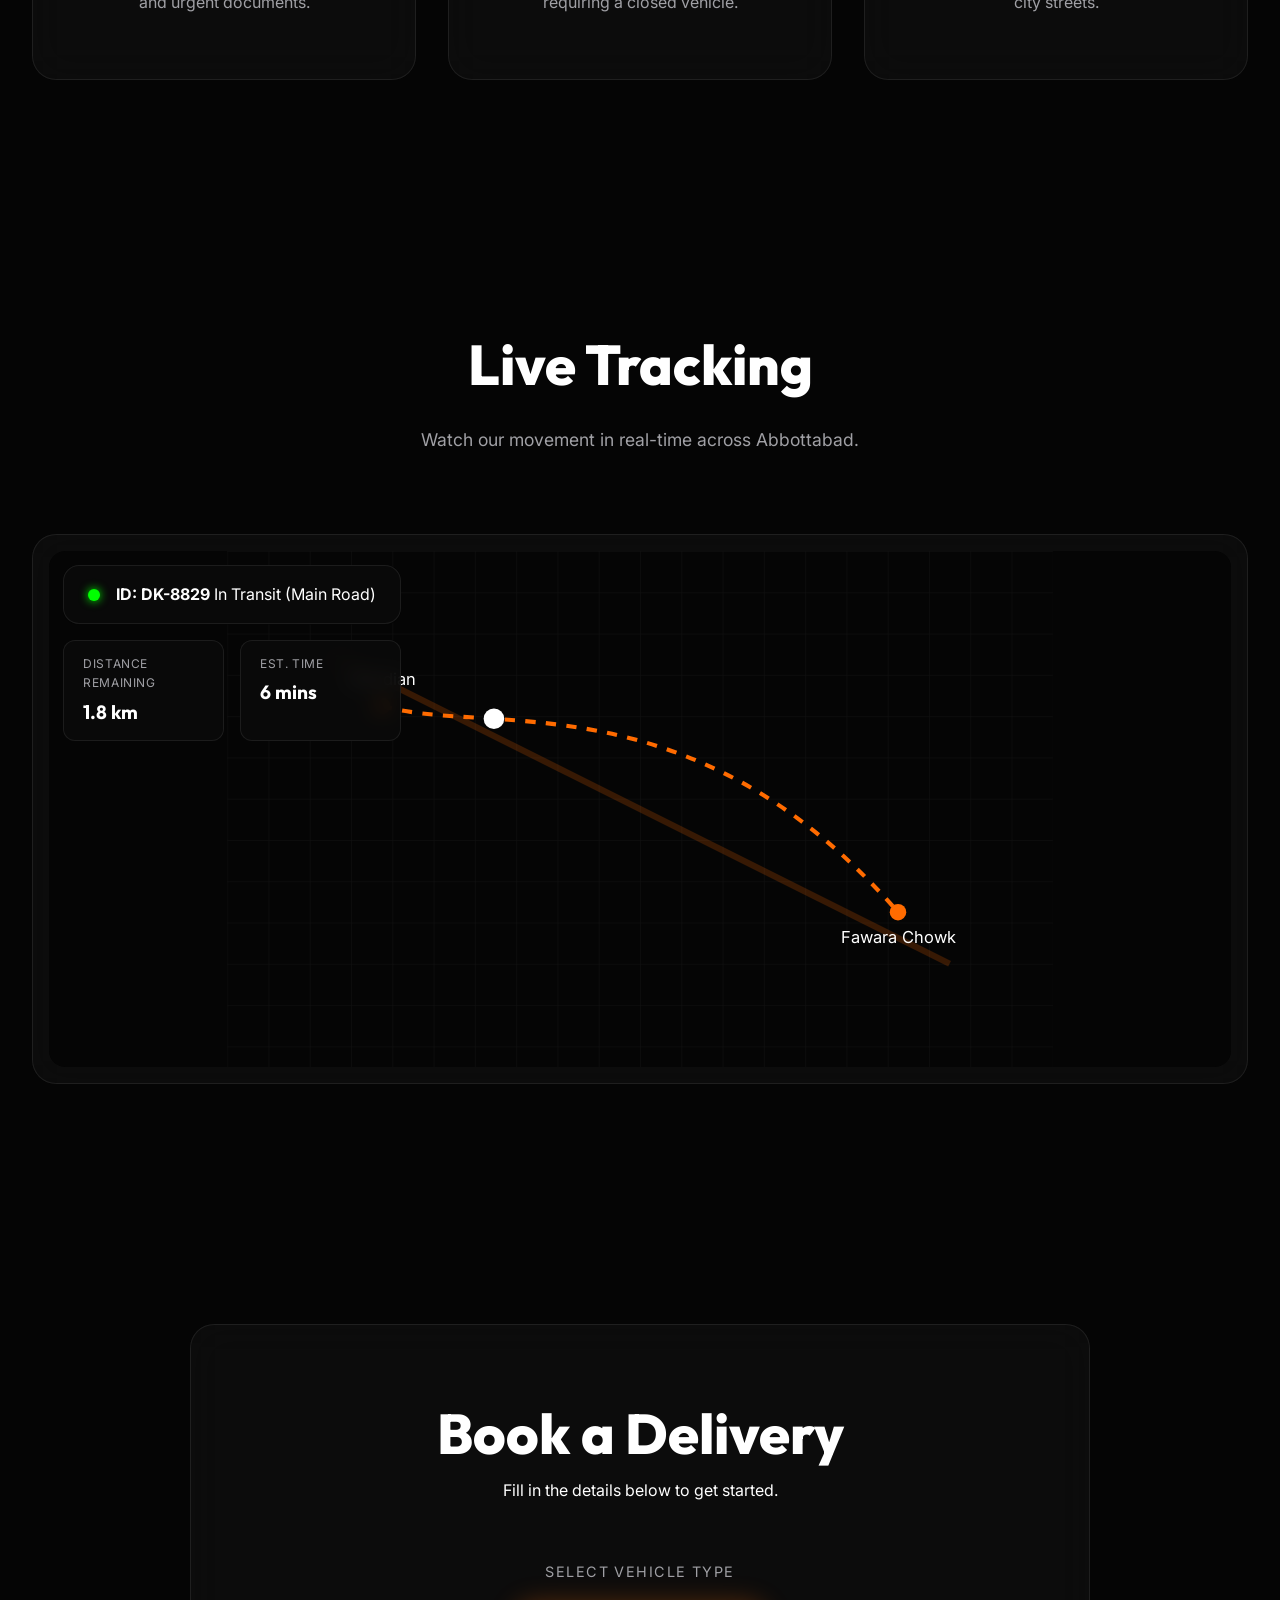
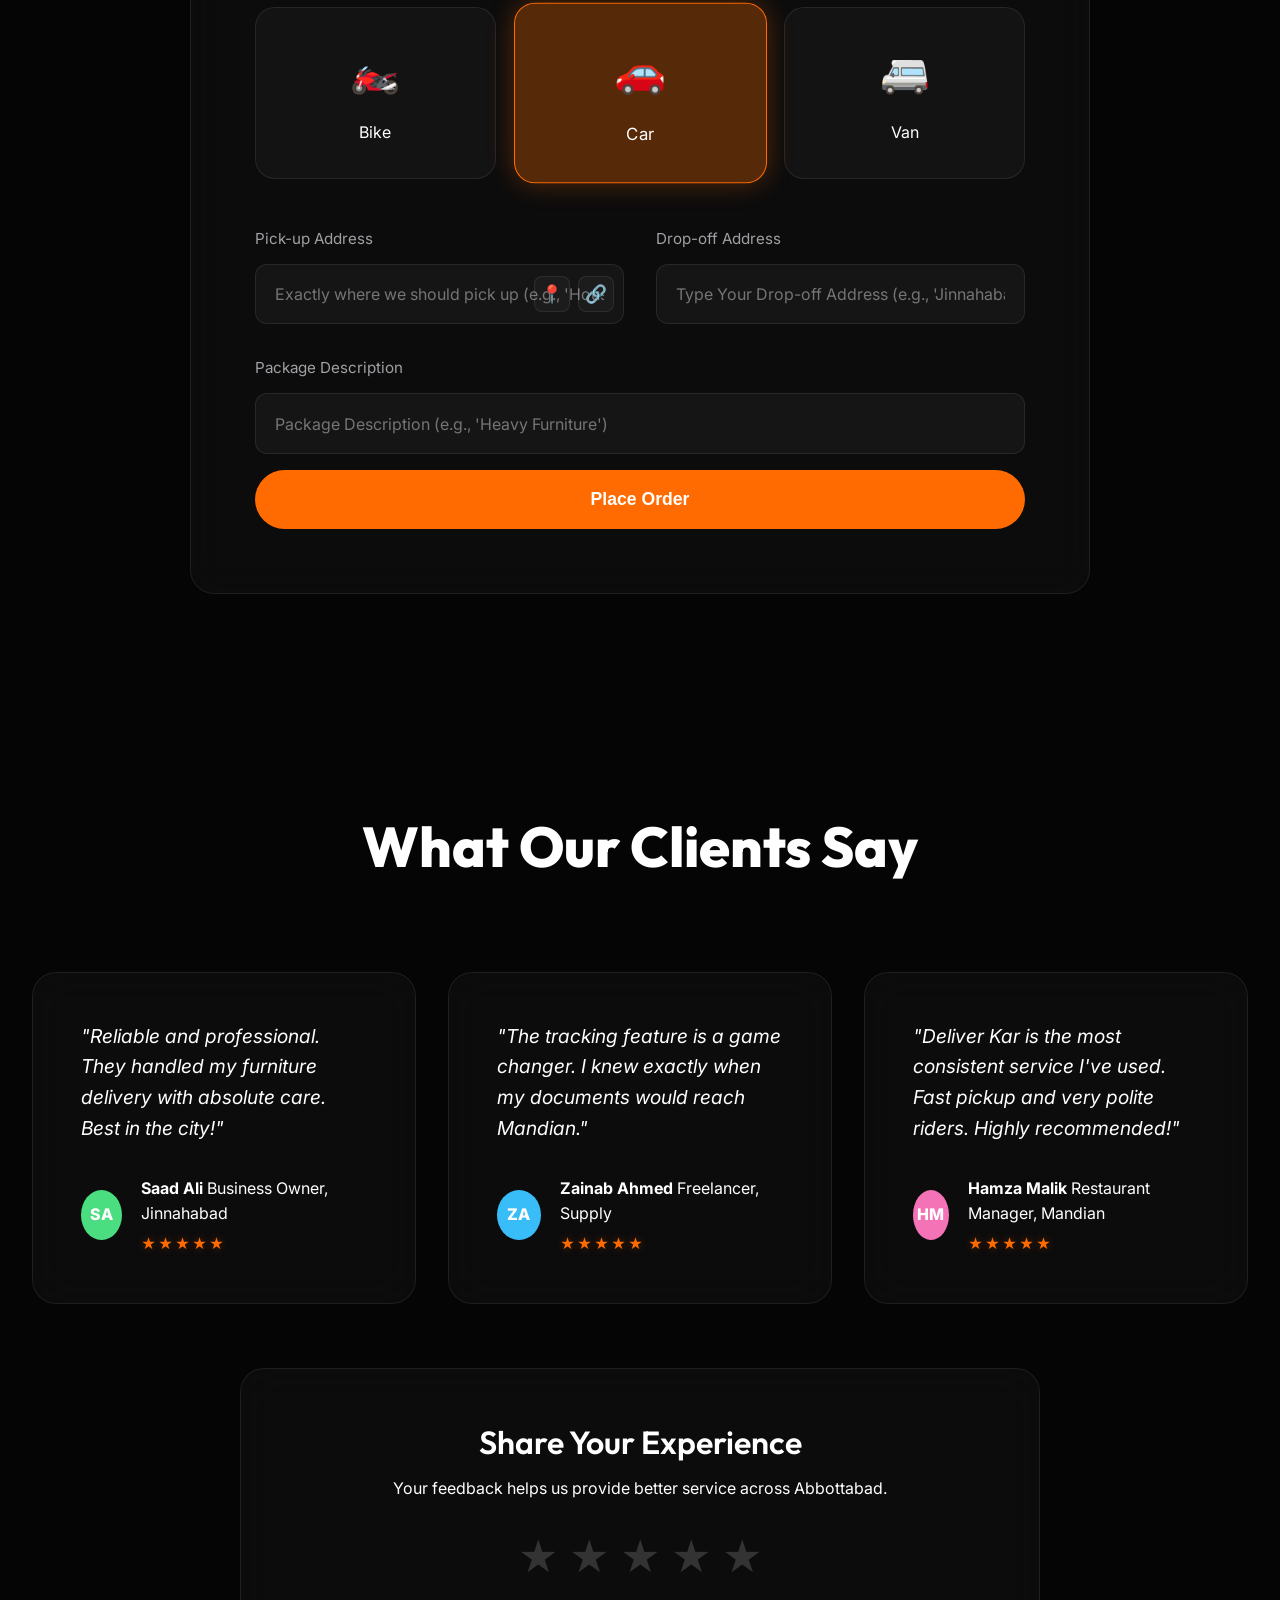
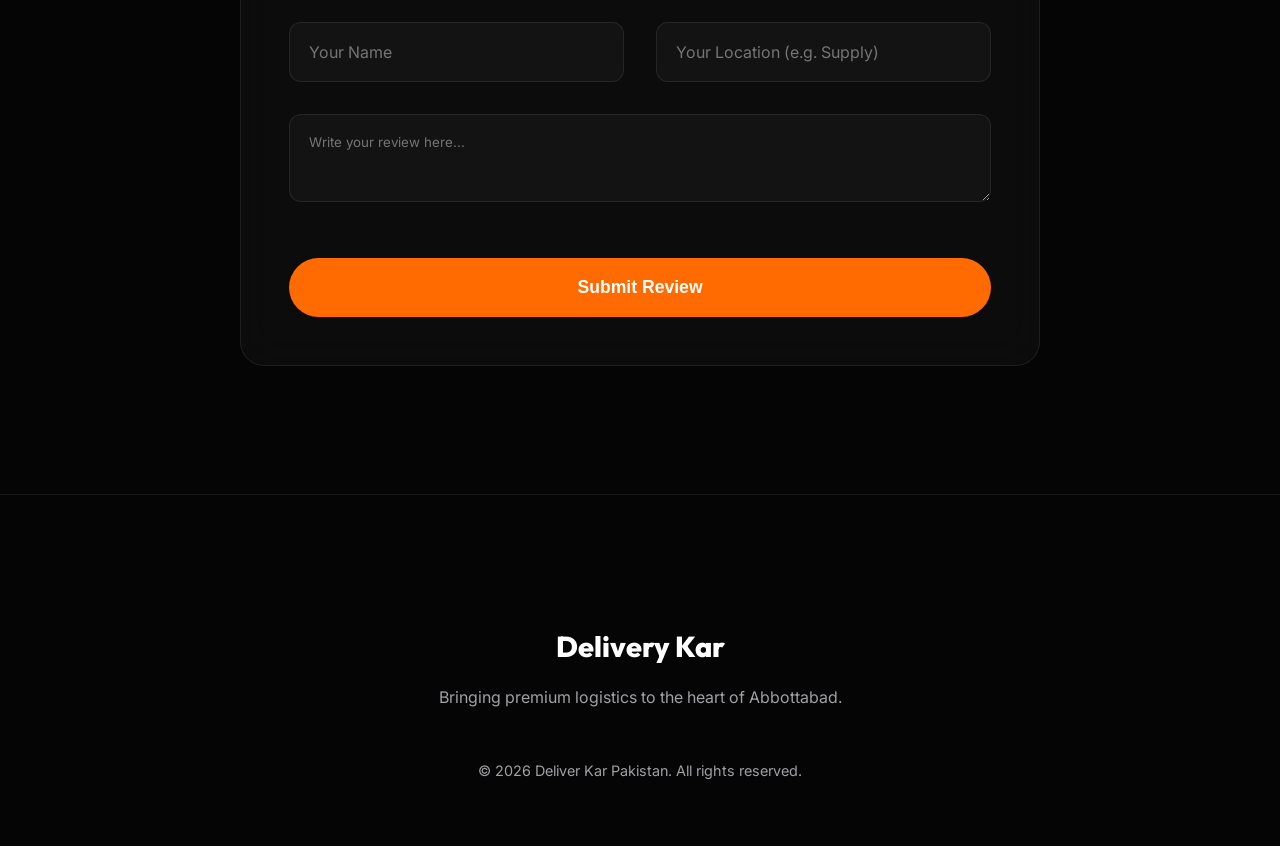
==== commit 94ba6b34: "style: Update subtitle top margin and reorder star ratings in testimonial cards." ====
--- a/index.html
+++ b/index.html
@@ -258,8 +258,8 @@
                             <div class="user-avatar" style="background: #4ade80;">SA</div>
                             <div>
                                 <strong>Saad Ali</strong>
+                                <span>Business Owner, Jinnahabad</span>
                                 <div class="static-stars">★★★★★</div>
-                                <span>Business Owner, Jinnahabad</span>
                             </div>
                         </div>
                     </div>
@@ -270,8 +270,8 @@
                             <div class="user-avatar" style="background: #38bdf8;">ZA</div>
                             <div>
                                 <strong>Zainab Ahmed</strong>
+                                <span>Freelancer, Supply</span>
                                 <div class="static-stars">★★★★★</div>
-                                <span>Freelancer, Supply</span>
                             </div>
                         </div>
                     </div>
@@ -282,8 +282,8 @@
                             <div class="user-avatar" style="background: #f472b6;">HM</div>
                             <div>
                                 <strong>Hamza Malik</strong>
+                                <span>Restaurant Manager, Mandian</span>
                                 <div class="static-stars">★★★★★</div>
-                                <span>Restaurant Manager, Mandian</span>
                             </div>
                         </div>
                     </div>
--- a/index.css
+++ b/index.css
@@ -53,7 +53,7 @@
     color: var(--primary);
     font-size: 0.9rem;
     letter-spacing: 2px;
-    margin: 2px 0;
+    margin-top: 5px;
     text-shadow: 0 0 10px var(--primary-glow);
 }
 
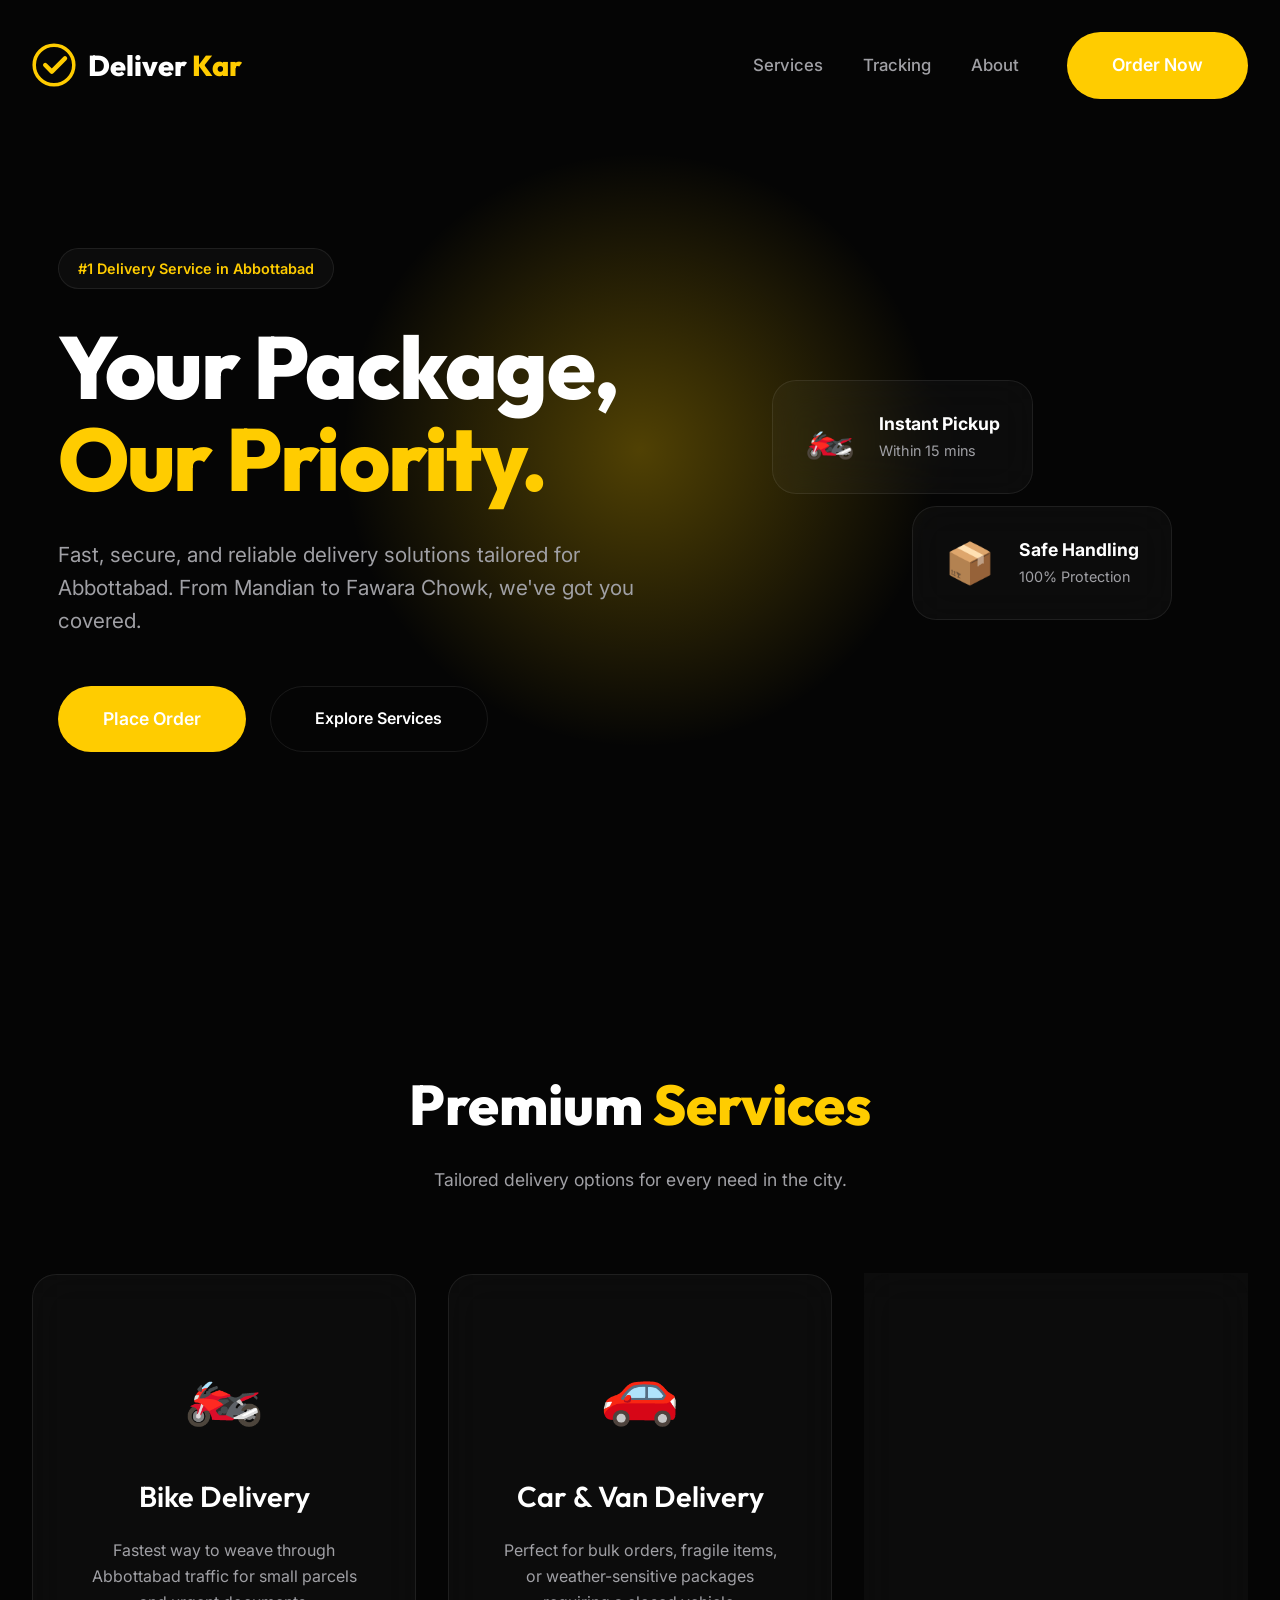
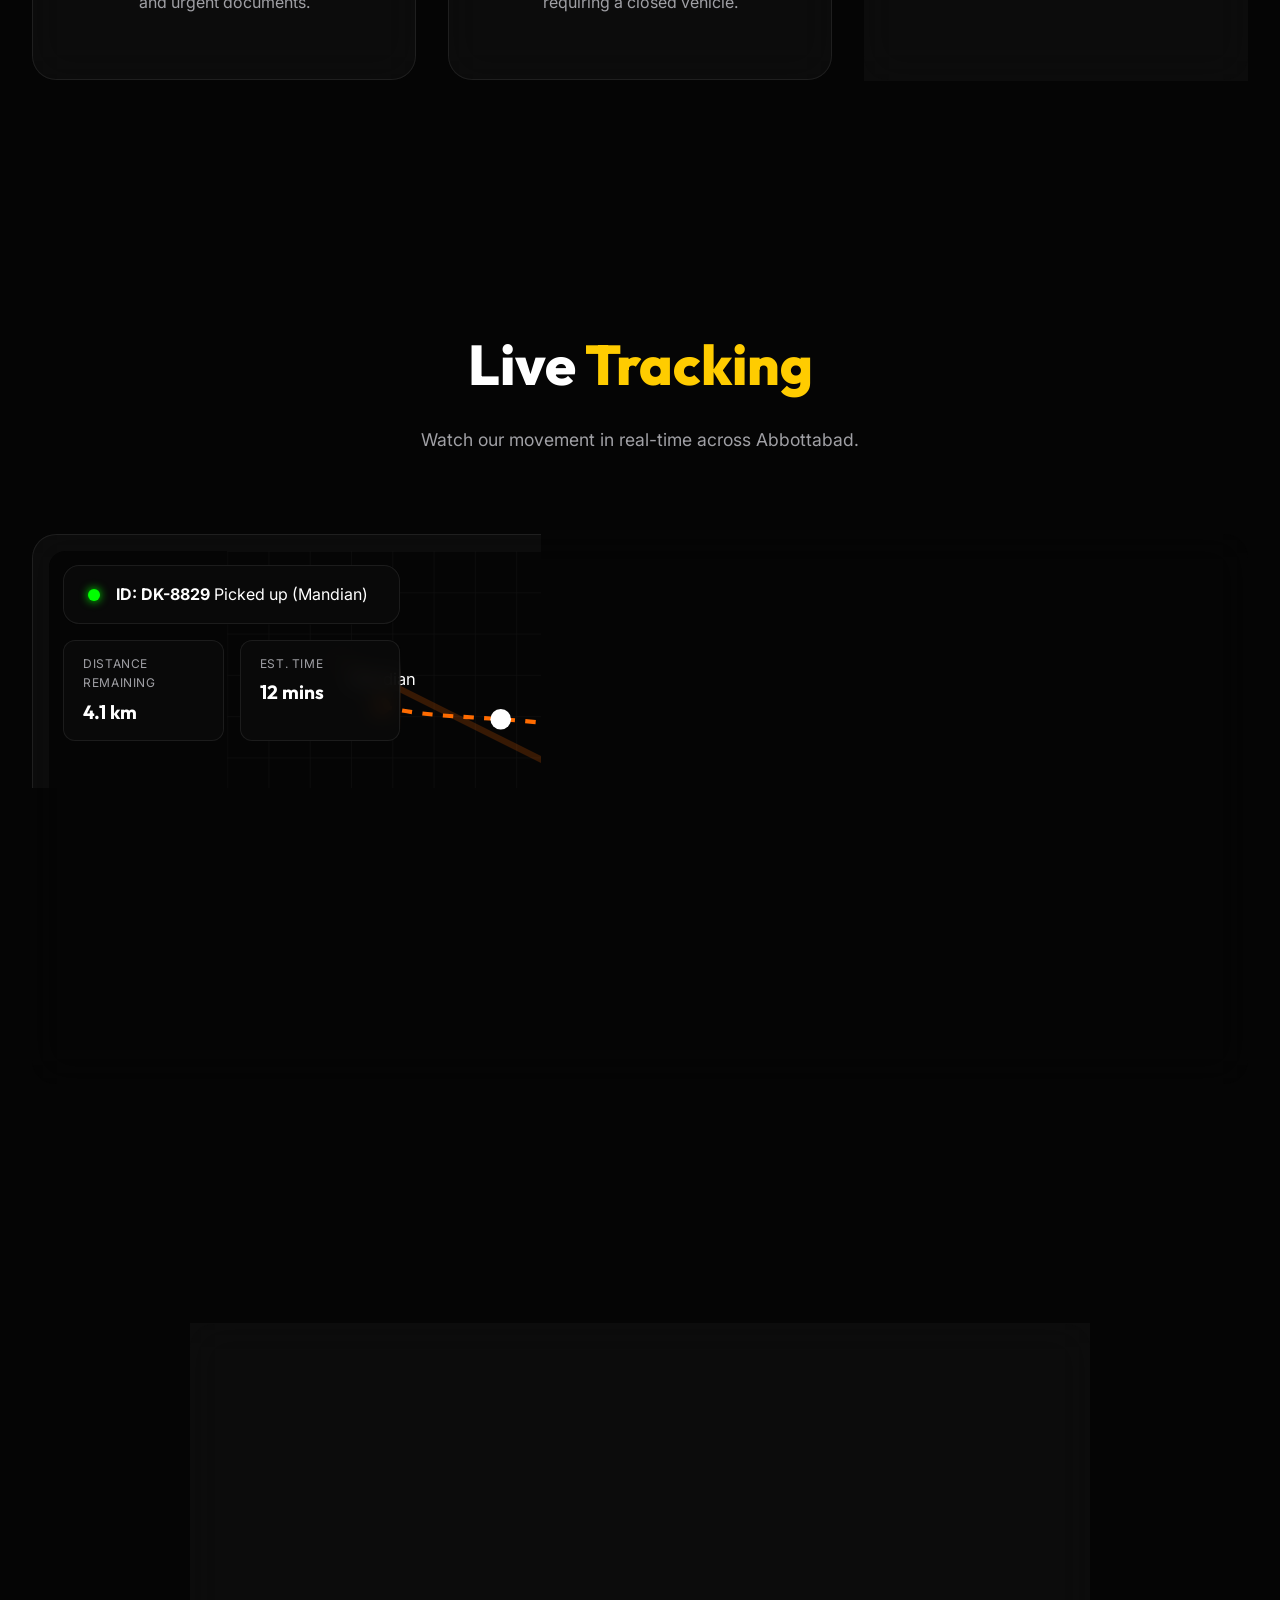
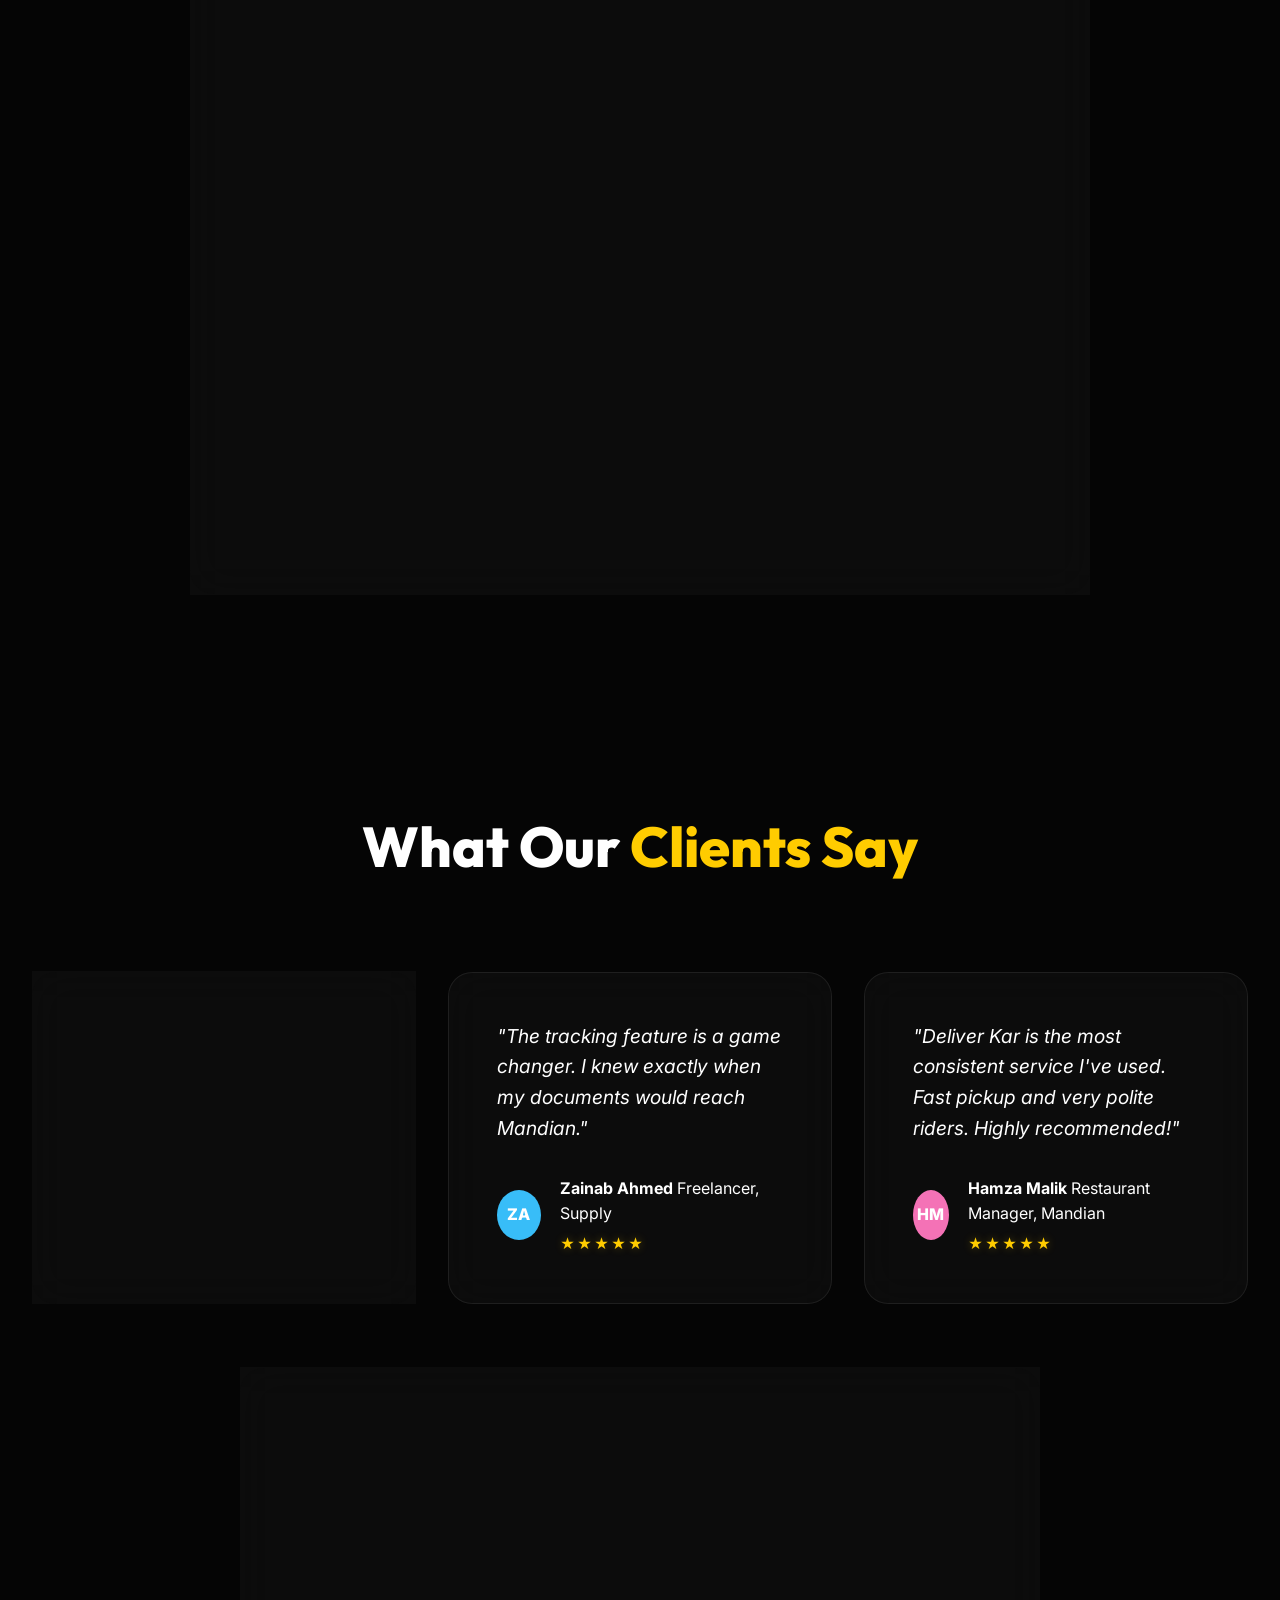
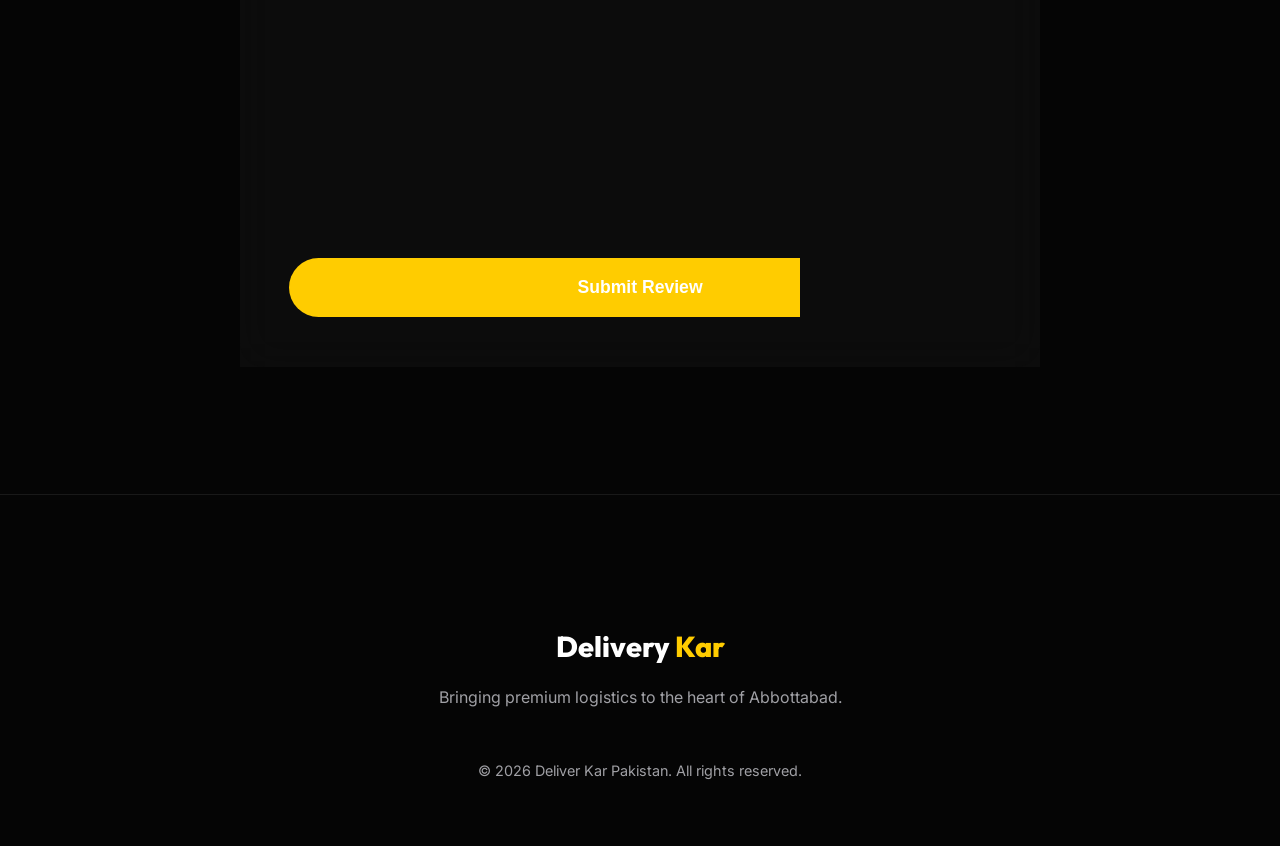
==== commit 6e521177: "feat: Update primary and accent color palette to yellow/gold and add an accent-text utility class." ====
--- a/index.html
+++ b/index.html
@@ -23,8 +23,8 @@
             <a href="#" class="logo">
                 <div class="logo-box">
                     <svg class="logo-svg" viewBox="0 0 100 100" fill="none" xmlns="http://www.w3.org/2000/svg">
-                        <circle cx="50" cy="50" r="45" stroke="#FF6B00" stroke-width="8" />
-                        <path d="M30 50L45 65L75 35" stroke="#FF6B00" stroke-width="10" stroke-linecap="round"
+                        <circle cx="50" cy="50" r="45" stroke="#FFCC00" stroke-width="8" />
+                        <path d="M30 50L45 65L75 35" stroke="#FFCC00" stroke-width="10" stroke-linecap="round"
                             stroke-linejoin="round" />
                     </svg>
                 </div>
--- a/index.css
+++ b/index.css
@@ -1,7 +1,7 @@
 :root {
-    --primary: #FF6B00;
-    --primary-light: #FF8533;
-    --primary-glow: rgba(255, 107, 0, 0.3);
+    --primary: #FFCC00;
+    --primary-light: #FFD633;
+    --primary-glow: rgba(255, 204, 0, 0.3);
     --bg-darker: #050505;
     --bg-dark: #0A0A0B;
     --bg-card: #141417;
@@ -10,7 +10,7 @@
     --glass: rgba(255, 255, 255, 0.03);
     --glass-border: rgba(255, 255, 255, 0.08);
     --transition: all 0.4s cubic-bezier(0.16, 1, 0.3, 1);
-    --modal-glow: rgba(255, 107, 0, 0.6);
+    --modal-glow: rgba(255, 204, 0, 0.6);
 }
 
 /* Base Styles */
@@ -64,6 +64,10 @@
     border: 1px solid var(--glass-border);
     border-radius: 24px;
     transition: var(--transition);
+}
+
+.accent-text {
+    color: var(--primary) !important;
 }
 
 /* Typography */
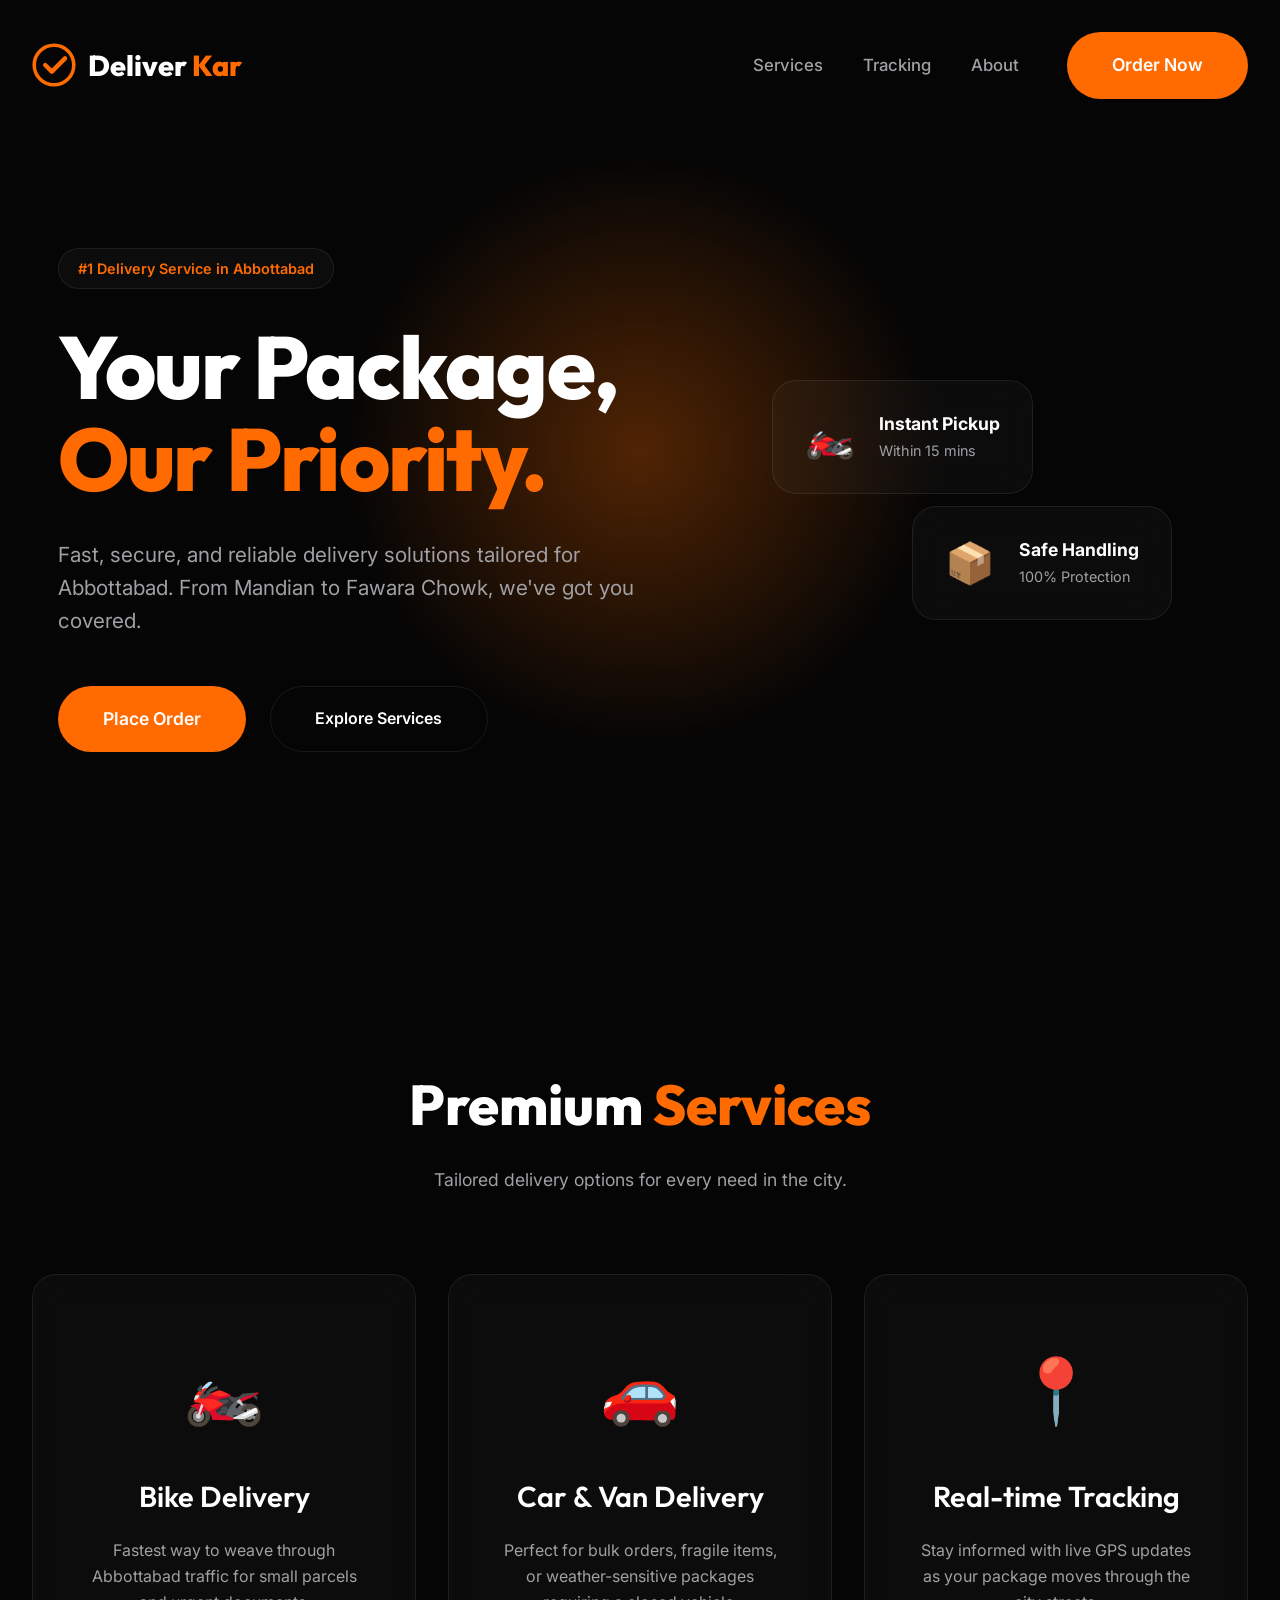
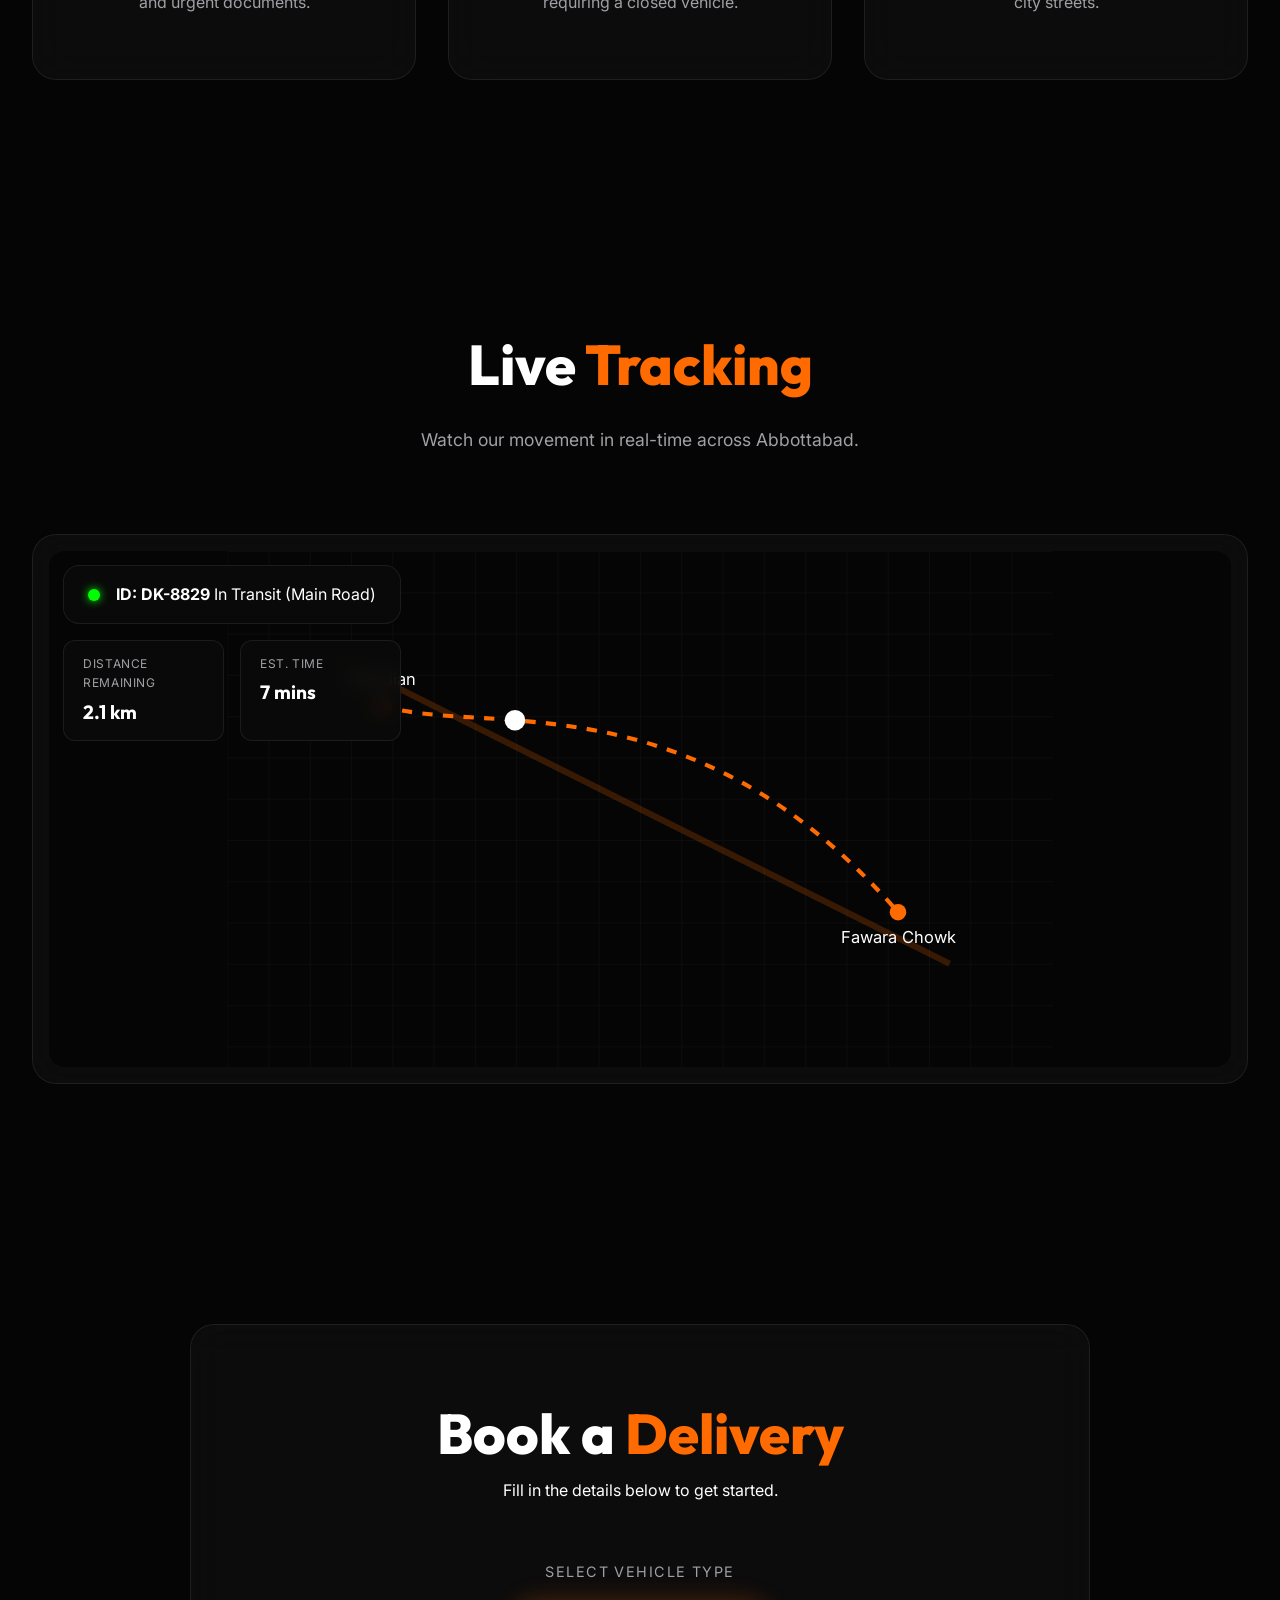
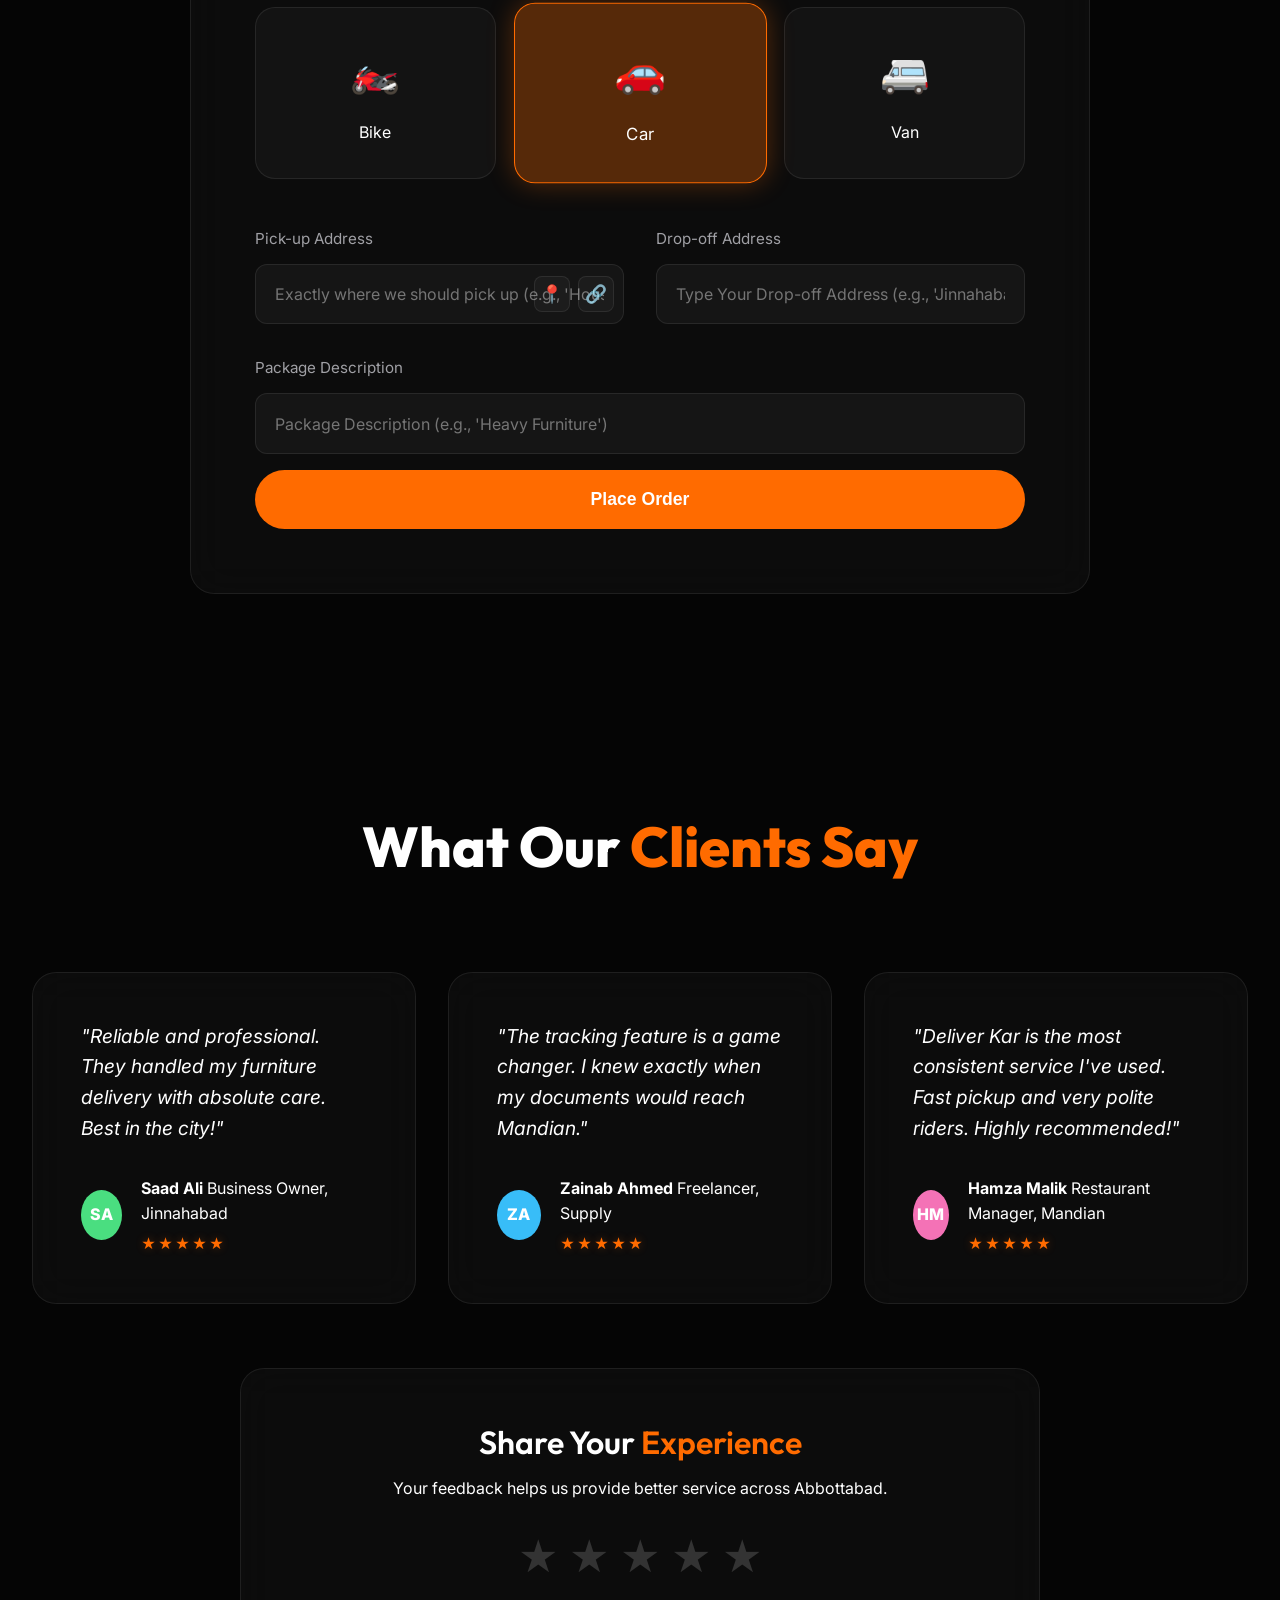
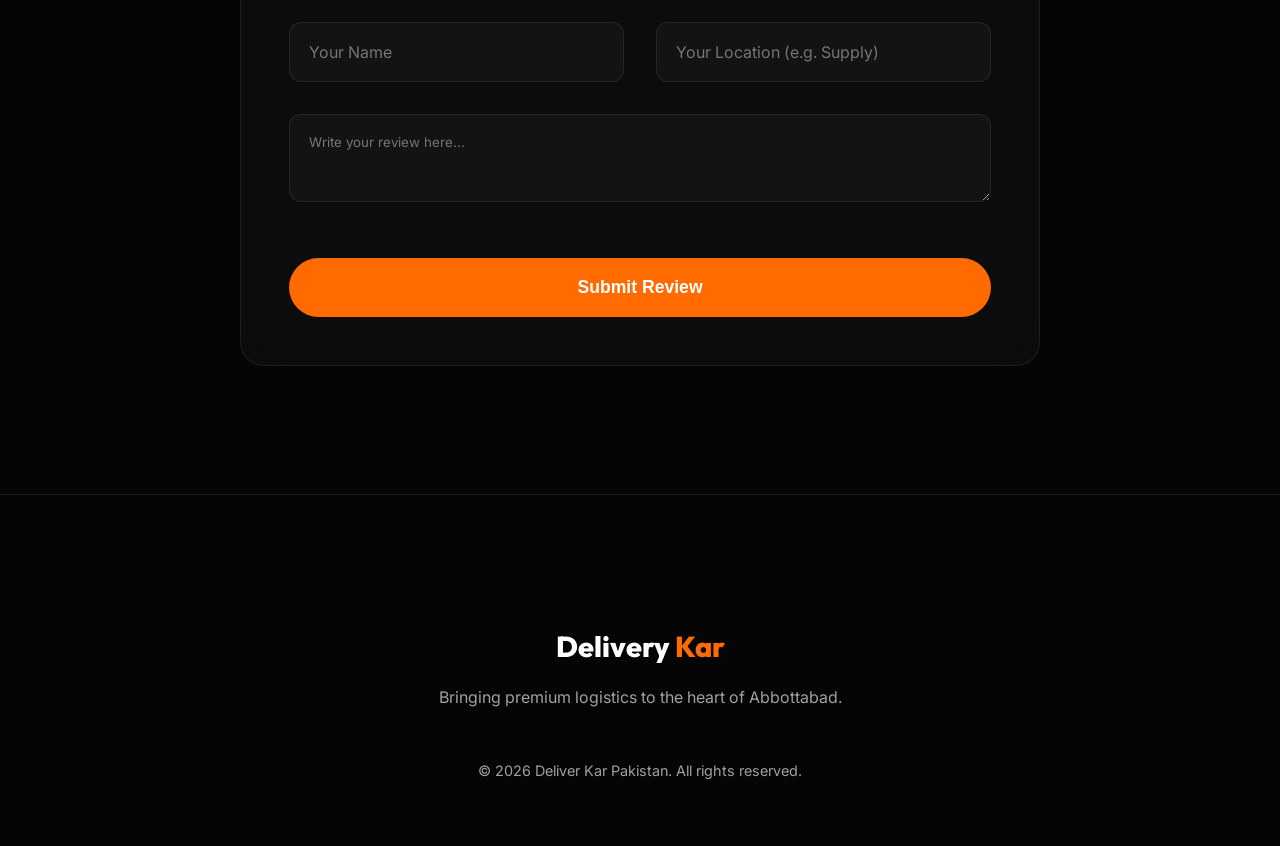
==== commit 92489807: "style: Update SVG logo stroke color." ====
--- a/index.html
+++ b/index.html
@@ -23,8 +23,8 @@
             <a href="#" class="logo">
                 <div class="logo-box">
                     <svg class="logo-svg" viewBox="0 0 100 100" fill="none" xmlns="http://www.w3.org/2000/svg">
-                        <circle cx="50" cy="50" r="45" stroke="#FFCC00" stroke-width="8" />
-                        <path d="M30 50L45 65L75 35" stroke="#FFCC00" stroke-width="10" stroke-linecap="round"
+                        <circle cx="50" cy="50" r="45" stroke="#FF6B00" stroke-width="8" />
+                        <path d="M30 50L45 65L75 35" stroke="#FF6B00" stroke-width="10" stroke-linecap="round"
                             stroke-linejoin="round" />
                     </svg>
                 </div>
--- a/index.css
+++ b/index.css
@@ -1,7 +1,7 @@
 :root {
-    --primary: #FFCC00;
-    --primary-light: #FFD633;
-    --primary-glow: rgba(255, 204, 0, 0.3);
+    --primary: #FF6B00;
+    --primary-light: #FF8533;
+    --primary-glow: rgba(255, 107, 0, 0.3);
     --bg-darker: #050505;
     --bg-dark: #0A0A0B;
     --bg-card: #141417;
@@ -10,7 +10,7 @@
     --glass: rgba(255, 255, 255, 0.03);
     --glass-border: rgba(255, 255, 255, 0.08);
     --transition: all 0.4s cubic-bezier(0.16, 1, 0.3, 1);
-    --modal-glow: rgba(255, 204, 0, 0.6);
+    --modal-glow: rgba(255, 107, 0, 0.6);
 }
 
 /* Base Styles */
@@ -71,6 +71,12 @@
 }
 
 /* Typography */
+h1,
+h2,
+h3 {
+    color: white;
+}
+
 h1 {
     font-size: clamp(3rem, 8vw, 5.5rem);
     font-weight: 800;
